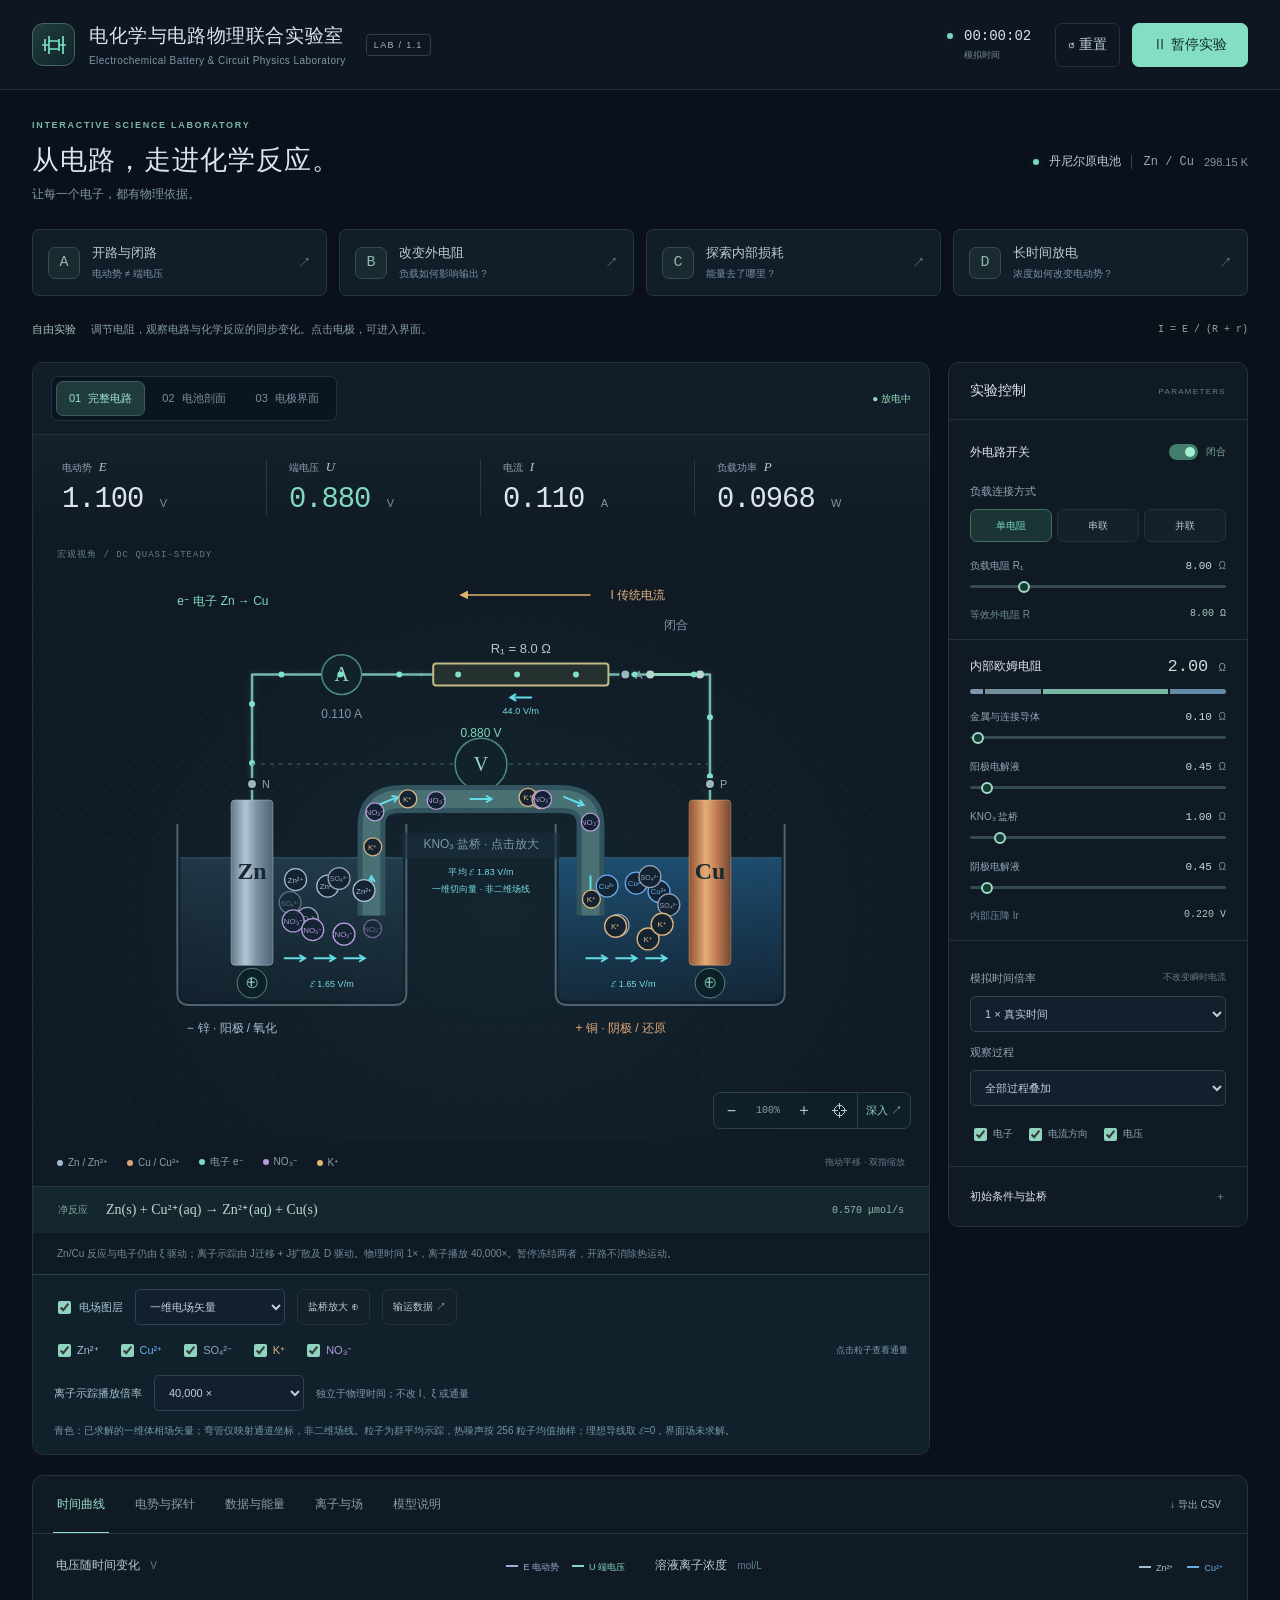
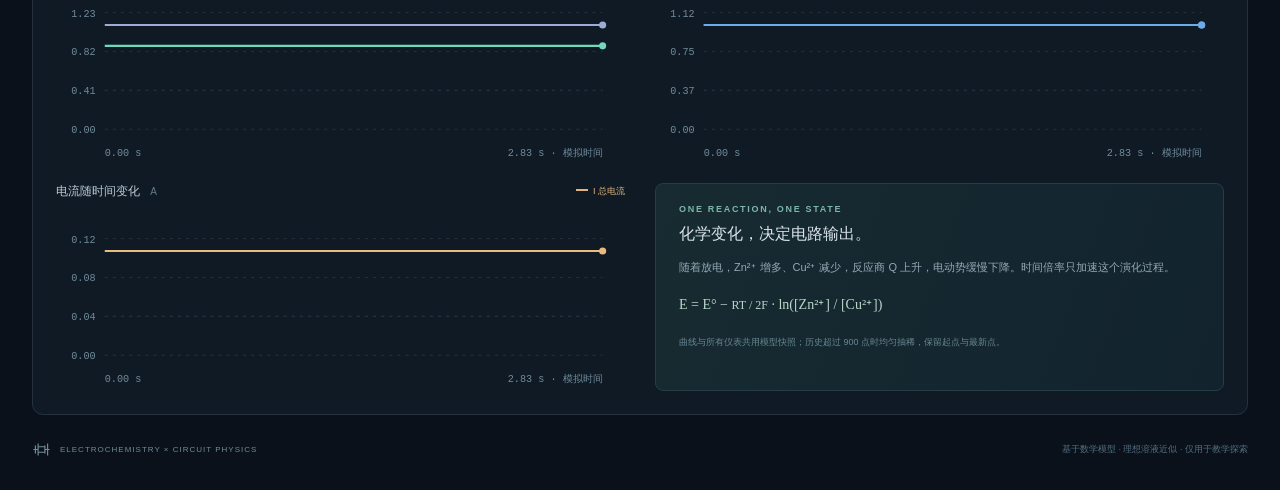
==== electrochemical-lab/index.html @ 75484e2b "Publish electrochemical circuit laboratory V1.1 static HTML" ====
<!doctype html><html lang="zh-CN"><head><meta charset="UTF-8"><meta name="viewport" content="width=device-width, initial-scale=1.0"><meta name="theme-color" content="#0a111b"><meta name="description" content="从完整电路到电极界面，探索由能斯特方程与法拉第定律驱动的锌铜原电池。"><title>电化学与电路物理联合实验室</title></head><body><div id="app"></div><style>
:root{font-family:Inter,-apple-system,BlinkMacSystemFont,"Segoe UI","PingFang SC","Microsoft YaHei",sans-serif;color:#dce5ee;background:#0a111b;font-synthesis:none;font-size:14px;color-scheme:dark;--mint:#79d9be;--line:#24313f;--muted:#80919f;--panel:#101a26;--copper:#d8a272;--zinc:#a4bdce}*{box-sizing:border-box}body{margin:0}button,input,select{font:inherit}button{cursor:pointer}button,a,input,select{outline-offset:4px}button:focus-visible,a:focus-visible,select:focus-visible,input:focus-visible,[tabindex]:focus-visible{outline:2px solid var(--mint)}button{border:1px solid var(--line);color:#bdcbd5;background:#14202c;border-radius:7px;min-height:44px;transition:background .18s,border-color .18s}button:hover{background:#1c2e3a;border-color:#486457}button:disabled{cursor:default;opacity:.6}button.active{color:var(--mint);background:#1b3535;border-color:#3e7165}button.primary{background:#83dec3;color:#102d2a;font-weight:650;border-color:#83dec3;padding:0 20px}button.primary:hover{background:#a1ecd5}button.secondary{background:#1b2c37;padding:8px 12px}.full{width:100%}.icon-button{background:transparent;padding:0 12px}.text-button{background:transparent;border:none;color:#9aafbd;min-height:44px}.topbar{height:90px;border-bottom:1px solid var(--line);display:flex;align-items:center;justify-content:space-between;gap:20px;padding:0 32px;background:#0d1621}.brand{display:flex;align-items:center;gap:14px}.brand-icon{color:#7ae0c1;width:43px;height:43px;border:1px solid #42695e;border-radius:11px;display:grid;place-items:center;background:linear-gradient(135deg,#203e3a,#10232b)}h1{font-size:19px;font-weight:650;letter-spacing:.6px;margin:0 0 6px}.brand p{font-size:10px;letter-spacing:.45px;color:#8096a5;margin:0}.version{font-size:9px;letter-spacing:1.3px;color:#a4b4c2;border:1px solid #31404e;border-radius:4px;padding:5px 7px;margin-left:6px}.run-controls{display:flex;align-items:center;gap:12px}.clock{display:grid;grid-template-columns:9px auto;align-items:center;column-gap:8px;margin-right:12px}.clock b{font:14px ui-monospace,SFMono-Regular,Consolas,monospace;font-variant-numeric:tabular-nums}.clock small{grid-column:2;font-size:9px;color:#768d9a;margin-top:5px}.live-dot{display:inline-block;background:var(--mint);width:6px;height:6px;border-radius:50%;box-shadow:0 0 9px #79d9be33}main{max-width:1600px;margin:auto;padding:30px 32px 0}.intro{display:flex;justify-content:space-between;align-items:center;margin-bottom:26px}.eyebrow{font-size:9px;letter-spacing:1.7px;color:#7db6a9;font-weight:600}.intro h2{font-size:27px;letter-spacing:1px;font-weight:550;margin:12px 0 8px}.intro p{font-size:12px;color:#8298a7;margin:0}.model-badge{display:flex;align-items:center;gap:10px;color:#c0cbd6;font-size:12px}.model-badge>span:nth-of-type(2){border-left:1px solid #36434e;padding-left:12px;color:#91a4b5;font-family:monospace}.model-badge i{color:#8195a5;font-style:normal;font-size:11px}.presets{display:grid;grid-template-columns:repeat(4,1fr);gap:12px}.presets button{display:flex;align-items:center;gap:12px;padding:14px 15px;background:#111d29;text-align:left;border-color:#273541}.presets button:hover,.presets button.active{background:#172d31;border-color:#4b776c}.presets button>b{height:32px;width:32px;display:grid;place-items:center;color:#90b7ae;font:15px ui-monospace,monospace;border:1px solid #354b4d;border-radius:7px;background:#1a2a31}.presets button>span{font-size:13px;font-weight:550}.presets small{display:block;color:#7a919f;font-size:10px;font-weight:400;margin-top:5px}.presets .chevron{margin-left:auto;color:#6c8c92}.experiment-note{min-height:52px;display:flex;gap:15px;align-items:center;font-size:11px;margin:7px 0;color:#849aaa}.experiment-note b{color:#a9c6ba;white-space:nowrap}.experiment-note code{margin-left:auto;color:#8ba9a4;font-size:10px;text-align:right;white-space:nowrap}.workspace{display:grid;grid-template-columns:minmax(0,1fr) 300px;gap:18px;align-items:start}.panel{border:1px solid var(--line);background:#101a25;border-radius:11px;overflow:hidden}.scene-toolbar{display:flex;justify-content:space-between;gap:12px;align-items:center;padding:13px 18px;border-bottom:1px solid var(--line);background:#111d28}.segmented{display:flex;gap:4px;background:#0b1520;padding:4px;border:1px solid #24323e;border-radius:7px}.segmented button{border:1px solid transparent;min-height:35px;padding:7px 12px;background:transparent;font-size:11px;color:#7b8f9e}.segmented button span{margin-left:4px}.segmented button.active{background:#203b3c;border-color:#3b5e59;color:#9de3cd}.status{font-size:10px;white-space:nowrap;color:#91dbbe}.status.inactive{color:#adad9c}.metrics{display:grid;grid-template-columns:repeat(4,1fr);padding:24px 20px 18px;background:linear-gradient(180deg,#13212c,#101a25)}.metrics>div{padding:0 22px;border-right:1px solid #293641}.metrics>div:first-child{padding-left:9px}.metrics>div:last-child{border:none}.metrics span{display:block;font-size:10px;color:#8fa2ae;margin-bottom:8px}.metrics i{font-family:Georgia,serif;color:#b3c6d1;margin-left:4px;font-size:13px}.metrics strong{font:500 clamp(21px,2.25vw,32px) ui-monospace,SFMono-Regular,Consolas,monospace;letter-spacing:-1px}.metrics small{font:11px sans-serif;letter-spacing:0;color:#7a92a3}.scene-wrap{position:relative;background:radial-gradient(ellipse at 52% 62%,#152b33aa,transparent 64%)}.scene-caption{height:41px;display:flex;justify-content:space-between;align-items:center;padding:0 24px;color:#607e8b;font:9px ui-monospace,monospace;letter-spacing:1px}.scene-caption .chip{min-height:28px;padding:3px 10px;font-size:10px;margin-left:4px}#scene{display:block;width:100%;height:auto;touch-action:none;user-select:none;-webkit-user-select:none;overflow:hidden}#scene .wire{fill:none;stroke:#76b8a9;stroke-width:2.5;stroke-linecap:round;stroke-linejoin:round;filter:drop-shadow(0 0 3px #6ad8bb30)}#scene text{pointer-events:none}#scene .label{fill:#b4c6d0;font-size:13px}#scene .muted{fill:#7e9aaa;font-size:12px}#scene .tiny{fill:#89a5b0;font-size:11px}#scene .glass{fill:none;stroke:#6c8999;stroke-width:2;stroke-opacity:.65}#scene .resistor{fill:#24312f;stroke:#c1ba86;stroke-width:2}#scene .meter{fill:#11222a;stroke:#4c8c83;stroke-width:1.5}#scene .meter-symbol{fill:#9bd7c4;font-family:Georgia,serif;font-size:20px}#scene .switch-line{stroke:#8ad4bc;stroke-width:3}#scene .measure-line{stroke:#4b6571;stroke-width:1;stroke-dasharray:4 5;fill:none}#scene .metal-symbol{font:bold 24px Georgia,serif;fill:#182730}#scene .focus-ring{fill:#0c2029;stroke:#598779;stroke-width:1}#scene .focus-text{fill:#7fbea9;font-size:18px}#scene .reaction{fill:#c2d4dc;font:15px Georgia,serif}#scene .scene-heading{fill:#b1c9d3;font-size:16px}#scene .ion-text{fill:#c3d5df;font:8px sans-serif}#scene .clickable{cursor:pointer}.mint,#scene .mint{color:#82d9bd;fill:#82d9bd}.gold,#scene .gold{color:#dfb57d;fill:#dfb57d}.purple,#scene .purple{color:#b79cdd;fill:#b79cdd}.zinc-text,#scene .zinc-text{color:#a4bdce;fill:#a4bdce}.copper-text,#scene .copper-text{color:#dca577;fill:#dca577}.blue{color:#6bace0}.red{color:#dca39c}.lavender{color:#9badd5}#scene .mint,#scene .gold,#scene .purple,#scene .zinc-text,#scene .copper-text{font-size:12px}.zoom-controls{position:absolute;right:18px;bottom:13px;display:flex;align-items:center;border:1px solid #2c424b;border-radius:7px;background:#10202ae8;overflow:hidden}.zoom-controls button{border:none;border-radius:0;background:transparent;min-height:35px;min-width:35px;font-size:16px;padding:3px 8px}.zoom-controls button:hover{background:#213d40}.zoom-controls output{color:#849da9;font:10px ui-monospace,monospace;width:38px;text-align:center}.zoom-controls #deeper{font-size:11px;border-left:1px solid #2c424b;color:#8ecdbb}.scene-legend{display:flex;gap:19px;align-items:center;padding:13px 24px 17px;font-size:10px;color:#8ba0ae}.dot{display:inline-block;width:6px;height:6px;border-radius:50%;margin-right:5px}.zinc{background:#a4bdce}.copper{background:#dca577}.electron{background:#79d9be}.purple-bg{background:#b79cdd}.gold-bg{background:#dfb57d}.legend-hint{margin-left:auto;color:#617c8a;font-size:9px}.reaction-strip{display:flex;align-items:center;gap:18px;padding:15px 25px;border-top:1px solid #253840;background:#15272e;font-size:11px}.reaction-strip>span:first-child{color:#79a298;font-size:10px}.reaction-strip b{font:14px Georgia,serif;color:#bdd8cf}.reaction-strip>span:last-child{color:#90b4ab;font:10px ui-monospace,monospace;margin-left:auto}.scene-footnote{color:#6f8b98;font-size:10px;padding:12px 24px;line-height:1.7}.panel-heading{padding:19px 21px;display:flex;align-items:center;justify-content:space-between;border-bottom:1px solid var(--line)}h3,h4{font-weight:550;margin:0}.panel-heading h3{font-size:14px}.panel-heading>span{font-size:8px;letter-spacing:1.3px;color:#667c8b}.control-group{padding:17px 21px;border-bottom:1px solid #23313d}.control-group:last-child{border:0}.switch-row{display:flex;align-items:center;justify-content:space-between;font-size:12px;margin-bottom:17px}.toggle{display:flex;align-items:center;gap:8px;padding:0;border:none;min-height:30px;background:transparent}.toggle:hover{background:transparent}.toggle span{width:29px;height:16px;border-radius:10px;background:#344451;position:relative}.toggle span:after{content:'';position:absolute;width:10px;height:10px;left:3px;top:3px;background:#8d9ca7;border-radius:50%}.toggle.on span{background:#417e6c}.toggle.on span:after{left:16px;background:#a7eed4}.toggle b{font-size:10px;font-weight:400;color:#7ea795}.label{display:block;color:#93a7b6;font-size:11px;margin:13px 0 10px}.label span{font-size:9px;float:right;color:#657c8a}.topology-options{display:grid;grid-template-columns:repeat(3,1fr);gap:5px;margin-bottom:17px}.topology-options button{font-size:10px;min-height:33px;padding:4px}.range-label{display:flex;justify-content:space-between;align-items:center;font-size:10px;color:#8ea5b4;margin-top:11px}.range-label>span:last-child{font:11px ui-monospace,monospace;color:#c7d5df}.range-label i{color:#718996;font:10px sans-serif}.range-label output{font-variant-numeric:tabular-nums}input[type=range]{display:block;width:100%;height:23px;margin:2px 0;accent-color:#8ad6bb;cursor:pointer;background:transparent}input[type=range]::-webkit-slider-runnable-track{height:3px;background:#334b4e;border-radius:3px}input[type=range]::-webkit-slider-thumb{-webkit-appearance:none;height:12px;width:12px;margin-top:-4.5px;border:2px solid #a2d9c7;border-radius:50%;background:#153d35}input[type=range]{-webkit-appearance:none;appearance:none}input[type=range]::-moz-range-track{height:3px;background:#334b4e}input[type=range]::-moz-range-thumb{height:10px;width:10px;border:2px solid #a2d9c7;border-radius:50%;background:#153d35}.subtle-row{display:flex;justify-content:space-between;font-size:10px;color:#6d8997;padding-top:8px}.subtle-row b{font-weight:400;color:#a5c8bb;font-family:monospace}.group-title{display:flex;align-items:center;justify-content:space-between;margin-bottom:13px}.group-title h4{font-size:12px}.group-title strong{font:17px ui-monospace,monospace;color:#cbdcd8}.group-title small{font:10px sans-serif;color:#7c9d98}.resistance-bar{display:flex;height:5px;border-radius:4px;overflow:hidden;margin-bottom:16px;gap:2px}.branch-data{font:10px ui-monospace,monospace;color:#8ba1af;margin-top:10px;line-height:2}.branch-data span{display:block}.branch-data b{font-weight:400;color:#a3d7c1}select{background:#121f2c;border:1px solid #31414f;border-radius:5px;color:#bfccd7;padding:9px 10px;min-height:36px;width:100%;font-size:11px}input[type=number]{background:#0e1b27;border:1px solid #31434f;color:#c4d6df;min-height:37px;width:100%;border-radius:5px;padding:7px;font:12px ui-monospace,monospace}.check-row{display:flex;gap:12px;align-items:center;margin-top:13px;flex-wrap:wrap}.check-row label{display:flex;align-items:center;gap:3px;font-size:10px;color:#90a6b3;min-height:30px}input[type=checkbox],input[type=radio]{accent-color:#8ed4be;width:13px;height:13px}summary{list-style:none;cursor:pointer;font-size:11px;display:flex;justify-content:space-between;align-items:center;min-height:25px}summary::-webkit-details-marker{display:none}summary span{color:#77968c}.help{font-size:11px;color:#7f99a7;line-height:1.9}.concentration-inputs{display:grid;grid-template-columns:1fr 1fr;gap:10px;margin:12px 0}.concentration-inputs label{font-size:10px;color:#8da5b4}.concentration-inputs input{margin-top:7px}.error{font-size:11px;color:#edaaaa;line-height:1.6}.notice{margin:18px 0;padding:16px 20px;background:#302923;border:1px solid #6c5137;border-radius:7px;color:#e2c09d;font-size:12px;line-height:1.8}.analysis{margin-top:20px}.analysis-tabs{display:flex;justify-content:space-between;gap:10px;align-items:center;padding:0 20px;border-bottom:1px solid #273643}.analysis-tabs>div{display:flex;gap:22px}.analysis-tabs [data-tab]{min-height:57px;background:transparent;border:none;border-radius:0;color:#849cab;position:relative;font-size:12px;padding:0 4px}.analysis-tabs [data-tab].active{color:#9cdfc9}.analysis-tabs [data-tab].active:after{content:'';position:absolute;bottom:-1px;left:0;right:0;height:2px;background:#8cddc3}.analysis .text-button{font-size:10px}.tab-content{padding:23px}.chart-grid{display:grid;grid-template-columns:1fr 1fr;gap:18px 30px}.chart-grid article{min-width:0}.chart-heading{display:flex;justify-content:space-between;align-items:center;margin-bottom:8px;gap:12px}.chart-heading h3{font-size:12px;color:#b9cbd5}.chart-heading small{font-size:10px;color:#617c8d;margin-left:7px;font-weight:400}.line-key{font-size:9px;margin-left:13px;white-space:nowrap}.line-key:before{content:'';display:inline-block;background:currentColor;width:12px;height:2px;margin:0 5px 3px 0}.chart-grid svg,.potential-layout svg{width:100%;height:auto;display:block}.axis{font:10px ui-monospace,SFMono-Regular,monospace;fill:#708b9a}.chart-value{fill:#b5d9cb;font:11px ui-monospace,monospace}.insight{background:linear-gradient(110deg,#172b31,#12232e);border:1px solid #253d45;border-radius:8px;padding:20px 23px}.insight h3{font-size:16px;margin:10px 0 12px}.insight p{color:#92a9b6;font-size:11px;line-height:1.9;margin:0}.equation{font:14px Georgia,serif;line-height:1.7;color:#b8d7c9;margin:15px 0}.equation span{font-size:12px}.insight small{font-size:9px;color:#698793;line-height:1.7}.potential-toolbar{display:flex;justify-content:space-between;gap:20px;margin-bottom:22px}.potential-toolbar>label{display:flex;align-items:center;gap:10px;white-space:nowrap;font-size:11px;color:#8ea7b5}.potential-toolbar select{width:110px}.potential-layout{display:grid;grid-template-columns:1.6fr 1fr;gap:30px}.probe-panel{border:1px solid #2c4248;background:#13232e;border-radius:8px;padding:20px}.probe-panel h3{margin:10px 0 20px}.probe-inputs{display:grid;grid-template-columns:1fr 1fr;gap:10px}.probe-inputs label{font-size:10px}.probe-inputs select{margin-top:7px}.probe-readout{font:35px ui-monospace,monospace;color:#9de3c8;margin:25px 0}.probe-readout small{font:14px sans-serif;color:#6d9289}.empty{padding:60px 30px;font-size:13px;color:#b4a996;line-height:1.9}.data-grid{display:grid;grid-template-columns:repeat(6,1fr);gap:20px}.data-grid>div{border-bottom:1px solid #283946;padding-bottom:13px}.data-grid span{display:block;font-size:10px;color:#7f9aa9;margin-bottom:10px}.data-grid strong{font:15px ui-monospace,monospace;color:#c5d9dc}.data-grid small{font:9px sans-serif;color:#718c9a}.energy-section{display:grid;grid-template-columns:1fr 1fr;gap:40px;margin-top:30px}.energy-section h3{font-size:14px;margin-bottom:15px}.energy-bar{display:flex;height:32px;background:#20333e;border-radius:4px;overflow:hidden}.energy-bar span{display:flex;align-items:center;justify-content:center;white-space:nowrap;overflow:hidden;font-size:10px;color:#102c28;background:#7fc8ae}.energy-bar span+span{background:#bf996d;color:#332719}.checks p{font:10px ui-monospace,monospace;color:#91b4a6;line-height:1.8}.model-grid{display:grid;grid-template-columns:1fr 1fr;gap:35px 40px}.model-grid h3{font-size:17px;margin-top:12px}.model-grid p{font-size:12px;line-height:2;color:#91a6b4}.model-grid code{display:block;font:12px ui-monospace,monospace;color:#b5d1c9;line-height:1.8}.model-grid a{color:#8fd4bc;font-size:11px;text-underline-offset:4px}footer{display:flex;justify-content:space-between;align-items:center;padding:25px 0 30px;font-size:9px;color:#546f80}.footer-mark{display:flex;align-items:center;gap:9px;letter-spacing:1px;font-size:8px;color:#718d97}.footer-mark svg{width:19px;height:19px}[hidden]{display:none!important}
@media(min-width:1500px){.workspace{grid-template-columns:minmax(0,1fr) 330px}.control-group{padding:20px 24px}.range-label{font-size:11px}.scene-wrap{max-height:690px}.scene-panel{min-width:0}}
@media(max-width:1150px){main{padding:22px 20px 0}.topbar{padding:0 20px}.version{display:none}.workspace{grid-template-columns:minmax(0,1fr) 270px;gap:13px}.control-group{padding:14px 17px}.scene-toolbar{padding:12px}.segmented button{padding:7px 8px;font-size:10px}.scene-toolbar .status{font-size:9px}.metrics{padding:20px 13px}.metrics>div{padding:0 13px}.metrics strong{font-size:22px}.scene-legend{gap:11px;padding:10px 17px}.legend-hint{display:none}.reaction-strip{gap:10px;padding:14px}.reaction-strip b{font-size:12px}.reaction-strip>span:last-child{font-size:9px}.scene-footnote{padding:11px 15px}.experiment-note{font-size:10px}.experiment-note code{display:none}.presets button{padding:12px 10px;gap:10px}.presets button>span{font-size:12px}.presets small{font-size:9px}.intro h2{font-size:24px}.chart-heading{display:block}.chart-heading>div,.chart-heading>.line-key{display:block;text-align:right;margin-top:8px}.data-grid{grid-template-columns:repeat(4,1fr)}}
@media(max-width:850px){.topbar{height:auto;min-height:100px;flex-wrap:wrap;padding:16px 18px;gap:15px}.brand{gap:9px}.brand h1{font-size:16px}.brand p{font-size:8px}.run-controls{margin-left:auto;gap:8px}.clock{margin-right:3px}.intro{align-items:flex-start;gap:20px}.model-badge{flex-wrap:wrap;max-width:180px;font-size:10px}.workspace{grid-template-columns:minmax(0,1fr) 245px;gap:10px}.scene-toolbar{flex-wrap:wrap;gap:9px}.segmented{flex:1}.segmented button{flex:1}.scene-toolbar .status{margin-left:auto}.metrics{padding:13px 8px}.metrics>div{padding:0 8px}.metrics strong{font-size:19px}.metrics small{font-size:9px}.metrics span{font-size:9px}.reaction-strip{flex-wrap:wrap}.reaction-strip>span:last-child{margin-left:0}.scene-legend{gap:9px;font-size:8px}.scene-caption{padding:0 14px;font-size:8px}.zoom-controls{right:8px;bottom:5px}.zoom-controls button{min-width:32px;min-height:32px}.chart-grid{gap:20px}.tab-content{padding:18px}.potential-layout{grid-template-columns:1fr}.model-grid{gap:25px}.presets{gap:7px}.presets button{gap:6px}.presets .chevron{display:none}.presets button>b{width:24px;height:26px;flex-shrink:0}.presets small{line-height:1.5}.analysis-tabs>div{gap:12px}.analysis-tabs [data-tab]{font-size:11px}.data-grid{grid-template-columns:repeat(3,1fr)}}
@media(pointer:coarse){.segmented button,.topology-options button,.toggle,.zoom-controls button{min-height:44px}.toggle{min-width:72px}.range-label{margin-top:8px}input[type=range]{height:30px}.scene-caption .chip{min-height:36px}.check-row label{min-height:38px}.control-group{padding-top:13px;padding-bottom:13px}}
@media(max-width:650px){main{padding:20px 12px 0}.topbar{padding:14px 12px}.brand-icon{width:36px;height:36px}.brand h1{font-size:15px}.brand p{font-size:7px}.run-controls{width:100%;justify-content:flex-end}.clock{margin-right:auto}.intro{margin-bottom:19px}.intro h2{font-size:21px;margin-top:9px}.intro p{font-size:11px}.eyebrow{font-size:8px;letter-spacing:1px}.model-badge{display:none}.presets{grid-template-columns:1fr 1fr}.presets button{padding:10px;gap:11px}.presets button>b{width:30px;height:30px}.experiment-note{align-items:flex-start;flex-direction:column;gap:5px;padding:9px 2px;font-size:10px;line-height:1.7}.workspace{grid-template-columns:1fr}.controls{display:grid;grid-template-columns:1fr 1fr;gap:0}.panel-heading{grid-column:1/-1;padding:16px}.controls>.control-group{border-right:1px solid #23313d;border-bottom:1px solid #23313d;min-width:0}.controls>.control-group:last-child{border-right:0;border-bottom:0}.scene-toolbar{flex-wrap:nowrap}.segmented button{font-size:9px;padding:5px 7px}.scene-toolbar .status{font-size:8px}.metrics{padding:18px 10px}.metrics strong{font-size:22px}.scene-caption{height:38px}.scene-legend{font-size:9px;justify-content:center}.reaction-strip{justify-content:center}.scene-footnote{text-align:center;font-size:9px}.scene-wrap{min-height:280px}#scene{min-height:255px}.zoom-controls{bottom:4px}.zoom-controls button{min-height:36px;min-width:31px}.chart-grid,.model-grid,.energy-section{grid-template-columns:1fr}.analysis-tabs{padding:0 11px;gap:0}.analysis-tabs>div{gap:10px}.analysis-tabs [data-tab]{font-size:10px;min-height:52px}.analysis-tabs .text-button{font-size:9px;padding:0 1px}.chart-heading{display:flex}.chart-heading h3{font-size:11px}.chart-heading>div{margin-top:0}.line-key{font-size:8px;margin-left:8px}.data-grid{grid-template-columns:repeat(2,1fr);gap:16px}.potential-toolbar{flex-wrap:wrap}.potential-toolbar .segmented button{font-size:10px}.potential-layout{gap:14px}.probe-panel{padding:17px}.tab-content{padding:16px}.model-grid p{font-size:11px}.reaction-strip b{font-size:12px}.energy-section{gap:20px}footer{flex-direction:column;gap:10px;align-items:flex-start;font-size:8px}.controls .range-label{font-size:9px}.controls .range-label>span:last-child{font-size:10px}.controls .control-group{padding:13px}.controls .concentration-inputs{grid-template-columns:1fr}.controls .label span{display:block;float:none;margin-top:5px}.controls .check-row{gap:7px}.scene-legend .legend-hint{display:none}}
@media(prefers-reduced-motion:reduce){*{scroll-behavior:auto!important;transition:none!important}}
/* V1.1 targeted transport controls; existing layout and visual language retained. */
#scene .field-label{fill:#78d9e3;font-size:9px;letter-spacing:.1px}#scene .ion-tracer:focus circle{stroke-width:2.5}.transport-controls{padding:14px 21px;background:#11212c;border-top:1px solid #2c424b}.transport-control-row{display:flex;gap:12px;align-items:center;flex-wrap:wrap}.transport-control-row>label{font-size:11px;color:#a5c5cd;display:flex;align-items:center;gap:5px}.transport-control-row select{width:auto;min-width:150px}.transport-control-row button{min-height:36px;padding:5px 10px;font-size:10px}.transport-control-row .help{font-size:10px;margin:0}.ion-filters{display:flex;gap:17px;align-items:center;flex-wrap:wrap;margin:8px 0}.ion-filters label{display:flex;align-items:center;gap:3px;min-height:34px;font-size:11px}.ion-filters>span{margin-left:auto;font-size:9px;color:#7d9aa9}.transport-disclaimer{font-size:10px;color:#7297a5;line-height:1.8;margin:11px 0 0}.transport-heading{display:flex;align-items:center;justify-content:space-between;margin-bottom:20px}.transport-heading h3{margin-top:8px;font-size:18px}.transport-selectors{display:grid;grid-template-columns:1fr 1fr 1.2fr;gap:20px;align-items:end;margin-bottom:22px}.transport-selectors label{font-size:11px;color:#91aebb}.transport-selectors select{margin-top:8px}.inspect-position-label output{float:right;color:#9ce2db}.transport-panel-grid{display:grid;grid-template-columns:1fr 1fr;gap:30px}.transport-panel-grid article{min-width:0;padding:18px;background:#11212c;border:1px solid #2b414d;border-radius:8px}.transport-panel-grid h3{font-size:14px;margin-bottom:17px}.transport-panel-grid h3 small{display:block;color:#809aaa;font-weight:400;font-size:10px;margin-top:8px}.ion-values{display:grid;grid-template-columns:1fr 1.4fr;gap:13px 10px;font-size:11px}.ion-values dt{color:#7e9dab}.ion-values dd{margin:0;text-align:right;color:#bdd4d9;font:10px ui-monospace,monospace;overflow-wrap:anywhere}.transport-directions{display:grid;gap:12px;margin-top:25px;font-size:11px;color:#b3cad4}.migration-key{color:#91d7be;border-left:3px solid #91d7be;padding-left:9px}.diffusion-key{color:#bca2de;border-left:3px dashed #bca2de;padding-left:9px}#transport-profile svg{display:block;width:100%;height:auto}.gradient-experiment{margin-top:22px;background:#15232f;padding:16px 20px;border-radius:7px;border:1px solid #2c424b}.gradient-experiment input{width:100%;max-width:600px}.gradient-experiment .range-label{max-width:600px}.transport-scope{margin-top:16px;padding:14px 18px;border:1px solid #2c424b;border-radius:7px}.transport-scope a{color:#91d7be}.transport-scope summary{font-size:12px}.analysis-tabs>div{min-width:0;overflow-x:auto;white-space:nowrap}.analysis-tabs [data-tab]{flex-shrink:0}.analysis-tabs>.text-button{flex-shrink:0}
@media(max-width:850px){.transport-panel-grid{gap:15px}.transport-selectors{gap:10px}.transport-controls{padding:12px 15px}.transport-control-row{gap:8px}.transport-control-row select{min-width:130px;font-size:10px}.analysis-tabs>div{gap:12px}.ion-filters{gap:9px}.transport-panel-grid article{padding:14px}.ion-values{font-size:10px}}
@media(max-width:650px){.transport-panel-grid{grid-template-columns:1fr}.transport-selectors{grid-template-columns:1fr 1fr}.inspect-position-label{grid-column:1/-1}.transport-heading h3{font-size:15px}.transport-control-row button{min-height:40px}.transport-control-row select{min-height:40px}.ion-filters>span{margin-left:0}.analysis-tabs>div{max-width:calc(100% - 65px)}.transport-disclaimer{font-size:9px}}
.transport-directions svg{width:100%;max-width:370px;height:90px;display:block}

</style>
<script>
(function(){'use strict';
const __modules={
"/src/main":function(module,exports,require){
"use strict";
Object.defineProperty(exports, "__esModule", { value: true });
exports.layers = exports.lab = void 0;
exports.render = render;
require("./style.css");
const lab_1 = require("./model/lab");
const chemistry_1 = require("./model/chemistry");
const resistance_1 = require("./model/resistance");
const scene_1 = require("./view/scene");
const charts_1 = require("./view/charts");
const transport_1 = require("./model/transport");
const transport_panel_1 = require("./view/transport-panel");
const touch_1 = require("./view/touch");
exports.lab = new lab_1.Lab();
exports.layers = { electrons: true, current: true, voltage: true, process: 'all', field: true, fieldMode: 'vectors', ions: [...transport_1.ION_IDS] };
let activeTab = 'history', potentialMode = 'A', activePreset = '自由实验', probeTarget = 'red';
const $ = (id) => document.getElementById(id);
const icon = `<svg viewBox="0 0 28 28" width="28" height="28" fill="none"><path d="M5 8v12M9 5v18M19 8v12M23 5v18M2 14h7m10 0h7M9 10h10m-10 8h10" stroke="currentColor" stroke-width="1.7"/></svg>`;
const range = (id, label, value, min, max, step, unit = 'Ω') => `<label class="range-label" for="${id}"><span>${label}</span><span><output id="${id}-value">${value.toFixed(2)}</output> <i>${unit}</i></span></label><input id="${id}" type="range" min="${min}" max="${max}" step="${step}" value="${value}">`;
$('app').innerHTML = `
<header class="topbar"><div class="brand"><div class="brand-icon">${icon}</div><div><h1>电化学与电路物理联合实验室</h1><p>Electrochemical Battery & Circuit Physics Laboratory</p></div><span class="version">LAB / 1.1</span></div><div class="run-controls"><span class="clock"><span class="live-dot"></span><b id="elapsed">00:00:00</b><small>模拟时间</small></span><button id="reset" class="icon-button" title="按当前参数重置">↺ <span>重置</span></button><button id="run" class="primary">Ⅱ 暂停实验</button></div></header>
<main><div class="intro"><div><div class="eyebrow">INTERACTIVE SCIENCE LABORATORY</div><h2>从电路，走进化学反应。</h2><p>让每一个电子，都有物理依据。</p></div><div class="model-badge"><span class="live-dot"></span> 丹尼尔原电池 <span>Zn / Cu</span><i>298.15 K</i></div></div>
<section class="presets" aria-label="教学实验"><button data-preset="A"><b>A</b><span>开路与闭路<small>电动势 ≠ 端电压</small></span><span class="chevron">↗</span></button><button data-preset="B"><b>B</b><span>改变外电阻<small>负载如何影响输出？</small></span><span class="chevron">↗</span></button><button data-preset="C"><b>C</b><span>探索内部损耗<small>能量去了哪里？</small></span><span class="chevron">↗</span></button><button data-preset="D"><b>D</b><span>长时间放电<small>浓度如何改变电动势？</small></span><span class="chevron">↗</span></button></section>
<div id="experiment-note" class="experiment-note"><b>自由实验</b><span>调节电阻，观察电路与化学反应的同步变化。点击电极，可进入界面。</span><code>I = E / (R + r)</code></div>
<div class="workspace"><section class="scene-panel panel"><div class="scene-toolbar"><div class="segmented" aria-label="观察尺度"><button data-scale="macro" class="active">01 <span>完整电路</span></button><button data-scale="inside">02 <span>电池剖面</span></button><button data-scale="micro">03 <span>电极界面</span></button></div><span id="status" class="status">● 放电中</span></div>
<div class="metrics"><div><span>电动势 <i>E</i></span><strong id="metric-e">1.100 <small>V</small></strong></div><div><span>端电压 <i>U</i></span><strong id="metric-u" class="mint">0.880 <small>V</small></strong></div><div><span>电流 <i>I</i></span><strong id="metric-i">0.110 <small>A</small></strong></div><div><span>负载功率 <i>P</i></span><strong id="metric-p">0.0968 <small>W</small></strong></div></div>
<div class="scene-wrap"><div class="scene-caption"><span id="scale-caption">宏观视角 / DC QUASI-STEADY</span><span id="micro-select" hidden><button data-electrode="zn" class="chip active">Zn 锌</button><button data-electrode="cu" class="chip">Cu 铜</button></span></div><svg id="scene" viewBox="0 0 900 570" role="img" aria-label="可交互的锌铜原电池实验场景"></svg><div class="zoom-controls"><button id="back-scale" title="返回上一尺度">↶</button><button id="zoom-out" title="缩小视图">−</button><output id="zoom-value">100%</output><button id="zoom-in" title="放大视图">＋</button><button id="zoom-reset" title="复位视图">⌖</button><button id="deeper" title="进入下一观察尺度">深入 ↗</button></div></div>
<div class="scene-legend"><span><i class="dot zinc"></i>Zn / Zn²⁺</span><span><i class="dot copper"></i>Cu / Cu²⁺</span><span><i class="dot electron"></i>电子 e⁻</span><span><i class="dot purple-bg"></i>NO₃⁻</span><span><i class="dot gold-bg"></i>K⁺</span><span class="legend-hint">拖动平移 · 双指缩放</span></div>
<div class="reaction-strip"><span>净反应</span><b>Zn(s) + Cu²⁺(aq) → Zn²⁺(aq) + Cu(s)</b><span id="reaction-rate">0.570 μmol/s</span></div><div class="scene-footnote" id="sampling-note"></div><div class="transport-controls"><div class="transport-control-row"><label><input type="checkbox" id="field" checked> 电场图层</label><select id="field-mode" aria-label="电场显示模式"><option value="vectors">一维电场矢量</option><option value="strength">一维强度色带 + 方向</option><option disabled>二维场线（未求解）</option></select><button id="focus-bridge" class="chip">盐桥放大 ⊕</button><button id="open-transport" class="chip">输运数据 ↗</button></div><div class="ion-filters" aria-label="离子筛选">${transport_1.ION_IDS.map(id => `<label style="color:${transport_1.IONS[id].color}"><input type="checkbox" data-ion-filter="${id}" checked>${transport_1.IONS[id].label}</label>`).join('')}<span>点击粒子查看通量</span></div><div class="transport-control-row"><label for="visual-gain">离子示踪播放倍率</label><select id="visual-gain"><option value="10000">10,000 ×</option><option value="40000" selected>40,000 ×</option><option value="100000">100,000 ×</option></select><span class="help">独立于物理时间；不改 I、ξ 或通量</span></div><p class="transport-disclaimer">青色：已求解的一维体相场矢量；弯管仅映射通道坐标，非二维场线。粒子为群平均示踪，热噪声按 256 粒子均值抽样；理想导线取 𝓔=0，界面场未求解。</p></div></section>
<aside class="panel controls"><div class="panel-heading"><h3>实验控制</h3><span>PARAMETERS</span></div><div class="control-group"><div class="switch-row"><span>外电路开关</span><button id="switch" class="toggle on" aria-pressed="true"><span></span><b>闭合</b></button></div><label class="label" for="topology">负载连接方式</label><div class="topology-options"><button data-topology="single" class="active">单电阻</button><button data-topology="series">串联</button><button data-topology="parallel">并联</button></div>${range('r1', '负载电阻 R₁', 8, .1, 40, .1)}<div id="r2-control" hidden>${range('r2', '负载电阻 R₂', 8, .1, 40, .1)}</div><div class="subtle-row"><span>等效外电阻 R</span><b id="equivalent-r">8.00 Ω</b></div><div id="branch-data" class="branch-data" hidden></div></div>
<div class="control-group"><div class="group-title"><h4>内部欧姆电阻</h4><strong id="internal-r">2.00 <small>Ω</small></strong></div><div id="resistance-bar" class="resistance-bar"></div>${resistance_1.resistanceNames.map((name, i) => range(`internal-${i}`, name, exports.lab.params.internal[i], 0, 10, .05)).join('')}<div class="subtle-row"><span>内部压降 Ir</span><b id="loss-value">0.220 V</b></div></div>
<div class="control-group"><label class="label" for="speed">模拟时间倍率 <span>不改变瞬时电流</span></label><select id="speed">${[1, 10, 100, 1000, 5000, 10000].map(v => `<option value="${v}">${v.toLocaleString()} × ${v === 1 ? '真实时间' : ''}</option>`).join('')}</select><label class="label" for="process">观察过程</label><select id="process"><option value="all">全部过程叠加</option><option value="electron">电子传导</option><option value="ion">离子传导</option><option value="reaction">界面化学反应</option><option value="resistance">电阻与欧姆压降</option></select><div class="check-row"><label><input type="checkbox" id="electrons" checked>电子</label><label><input type="checkbox" id="current" checked>电流方向</label><label><input type="checkbox" id="voltage" checked>电压</label></div></div>
<details class="control-group"><summary>初始条件与盐桥 <span>＋</span></summary><p class="help">应用浓度会建立新实验并清空历史。两侧体积各 0.10 L。</p><div class="concentration-inputs"><label>Zn²⁺ (mol/L)<input type="number" id="zn0" min="0.01" max="2" step="0.01" value="1"></label><label>Cu²⁺ (mol/L)<input type="number" id="cu0" min="0.01" max="2" step="0.01" value="1"></label></div><button id="apply-initial" class="secondary full">应用初始浓度并重置</button><p id="initial-error" class="error" role="alert"></p><div class="switch-row"><span>KNO₃ 盐桥连通</span><button id="bridge" class="toggle on" aria-pressed="true"><span></span><b>连通</b></button></div><p class="help">盐桥中断仅作定性教学，忽略充电瞬态，端电压不作定量预测。</p></details></aside></div>
<div id="notice" role="status" class="notice" hidden></div>
<section class="analysis panel"><div class="analysis-tabs"><div role="tablist"><button data-tab="history" class="active" role="tab" aria-selected="true">时间曲线</button><button data-tab="potential" role="tab" aria-selected="false">电势与探针</button><button data-tab="data" role="tab" aria-selected="false">数据与能量</button><button data-tab="transport" role="tab" aria-selected="false">离子与场</button><button data-tab="model" role="tab" aria-selected="false">模型说明</button></div><button id="export" class="text-button">↓ 导出 CSV</button></div>
<div id="tab-history" class="tab-content"><div class="chart-grid"><article><div class="chart-heading"><h3>电压随时间变化 <small>V</small></h3><div><span class="line-key lavender">E 电动势</span><span class="line-key mint">U 端电压</span></div></div><div id="voltage-chart"></div></article><article><div class="chart-heading"><h3>溶液离子浓度 <small>mol/L</small></h3><div><span class="line-key zinc-text">Zn²⁺</span><span class="line-key blue">Cu²⁺</span></div></div><div id="concentration-chart"></div></article><article><div class="chart-heading"><h3>电流随时间变化 <small>A</small></h3><span class="line-key gold">I 总电流</span></div><div id="current-chart"></div></article><article class="insight"><div class="eyebrow">ONE REACTION, ONE STATE</div><h3>化学变化，决定电路输出。</h3><p>随着放电，Zn²⁺ 增多、Cu²⁺ 减少，反应商 Q 上升，电动势缓慢下降。时间倍率只加速这个演化过程。</p><div class="equation">E = E° − <span>RT / 2F</span> · ln([Zn²⁺] / [Cu²⁺])</div><small>曲线与所有仪表共用模型快照；历史超过 900 点时均匀抽稀，保留起点与最新点。</small></article></div></div>
<div id="tab-potential" class="tab-content" hidden><div class="potential-toolbar"><div class="segmented"><button data-potential="A" class="active">A · 等效回路电压</button><button data-potential="B">B · 内部现象示意</button></div><label id="branch-choice" hidden>回路支路 <select id="loop-branch"><option value="0">R₁ 支路</option><option value="1">R₂ 支路</option></select></label></div><div class="potential-layout"><article><div id="potential-chart"></div><p id="potential-explanation" class="help"></p></article><article class="probe-panel"><div class="eyebrow">VIRTUAL VOLTMETER</div><h3>节点电势测量</h3><div class="probe-inputs"><label class="red">红探针 ＋<select id="probe-red"><option value="p">P · 电池正极</option><option value="n">N · 电池负极</option><option value="a">A · 开关负载侧</option><option value="m">M · 串联中点</option></select></label><label class="blue">黑探针 −<select id="probe-black"><option value="n">N · 电池负极</option><option value="p">P · 电池正极</option><option value="a">A · 开关负载侧</option><option value="m">M · 串联中点</option></select></label></div><div class="probe-readout"><span id="probe-value">0.8800</span> <small>V</small></div><div class="check-row"><label><input type="radio" name="probe-target" value="red" checked>点击放红探针</label><label><input type="radio" name="probe-target" value="black">点击放黑探针</label></div><p class="help">参考节点 N = 0 V。点击完整电路中的节点可放置探针；M 仅用于串联。读数为 φ红 − φ黑，只对已求解外电路节点有效。</p></article></div></div>
<div id="tab-data" class="tab-content" hidden><div id="data-grid" class="data-grid"></div><div class="energy-section"><div><h3>功率去向</h3><div id="energy-bar" class="energy-bar"></div><p id="power-equation" class="equation"></p><p class="help">EI 是本模型中反应吉布斯自由能提供的可用功率，不是反应总焓释放率。</p></div><div id="checks" class="checks"></div></div></div>
<div id="tab-transport" class="tab-content" hidden>${(0, transport_panel_1.transportPanelHTML)()}</div>
<div id="tab-model" class="tab-content" hidden><div class="model-grid"><article><div class="eyebrow">01 / ELECTROCHEMISTRY</div><h3>一个反应进度 ξ</h3><p>Zn 消耗、Zn²⁺ 增加、Cu²⁺ 消耗和 Cu 沉积的摩尔量均等于 ξ。ξ̇ = I / (2F)，转移电子物质的量为 2ξ。浓度按固定体积 0.10 L 换算。初始锌 0.15 mol，铜 0.10 mol。</p><code>Q = (cZn / c°) / (cCu / c°)；c° = 1 mol/L</code><p>恒温 298.15 K，均匀混合、体积不变，纯金属活度为 1。以浓度代替活度是理想溶液近似；真实 1 mol/L 电解质有显著非理想性，本软件不代表精密实验预测。</p></article><article><div class="eyebrow">02 / CIRCUIT</div><h3>从同一网络求解电流与电压</h3><p>直流准稳态、理想导线、理想开关与测量表；外部只有纯电阻。四项欧姆内阻相加。并联支路各有独立的 I、U 和功率；串联中点按元件压降计算。</p><code>E = U + Ir；U = IR；EI = I²R + I²r</code><p>开路时 I = 0、U = E，电压落在开关断口。暂停冻结演化，但仍显示当前准稳态预测电流。真实损失还含电极动力学与传质极化，本版未计算这些损失。</p></article><article><div class="eyebrow">03 / VISUALIZATION</div><h3>示意与计算分开标注</h3><p>粒子数、晶格间距、移动速度及电极绘图宽度用于抽样说明，不代表真实空间和粒子尺度。界面事件与电子相位仍从 ξ 导出；离子由独立的一维 Nernst–Planck 输出驱动，其播放倍率不回写物理模型。随机热扰动按粒子群均值抽样。默认零浓差放电时，盐桥内 NO₃⁻ 向阳极、K⁺ 向阴极；施加储库浓差后以求解净通量为准。电子只在金属与外电路中出现。</p><p>新增一维、电中性、无对流迁移扩散近似；未求解二维/三维浓度场、泊松方程或完整电双层。详细库存闭合与储库边界见“离子与场”。电化学势包含化学势与电势能项；电动势是单位电荷的可用化学功，不能直接当作内部空间静电势分布。</p></article><article><div class="eyebrow">04 / NUMERICAL BOUNDARIES</div><h3>稳定推进，明确停止</h3><p>自适应显式中点积分：单步最多 60 模拟秒，且反应量不超过相关剩余库存的 0.5%。Cu²⁺ 达到 max(10⁻⁶ mol/L, 初始值的 0.01%)，或锌剩余初始量的百万分之一时停止。</p><p>保护边界仅为数值有效域，不是精确的电池寿命或传质极限。高倍率时动画会抽样混叠，以数值与积分结果为准。后台隐藏时自动暂停，恢复后手动继续；不补算离线时间。</p><a href="https://openstax.org/books/chemistry-2e/pages/17-4-potential-free-energy-and-equilibrium" target="_blank" rel="noreferrer">参考：OpenStax · 电势、自由能与能斯特方程 ↗</a></article></div></div>
</section><footer><span class="footer-mark">${icon} ELECTROCHEMISTRY × CIRCUIT PHYSICS</span><span>基于数学模型 · 理想溶液近似 · 仅用于教学探索</span></footer></main>`;
const svg = $('scene');
const viewport = new touch_1.Viewport(svg, () => { $('zoom-value').textContent = `${Math.round(viewport.zoom * 100)}%`; });
function setScale(scale) { exports.lab.scale = scale; viewport.reset(); render(); }
function setElectrode(which) { exports.lab.electrode = which; setScale('micro'); }
function syncControls() { const p = exports.lab.params; $('bridge-gradient').value = String(exports.lab.transportOptions.bridgeGradient); ['r1', 'r2', 'speed', 'zn0', 'cu0'].forEach(id => { $(id).value = String(p[id]); }); p.internal.forEach((v, i) => { $(`internal-${i}`).value = String(v); }); render(); }
const plans = { A: ['开路与闭路', '点击开关闭合，再断开；比较开路电动势、负载端电压与电流。', '开路 I = 0，U = E；闭路 U = E − Ir'], B: ['改变外电阻', '缓慢增大 R₁；观察电流减小、内部压降降低、端电压趋近 E。', 'I = E / (R + r)；U = ER / (R + r)'], C: ['探索内部损耗', '当前盐桥电阻已提高；调节四项内阻，比较外部电功率与内部热损耗。', 'P内 = I²r；P外 = I²R'], D: ['长时间放电', '以 5000× 推进，观察 Cu²⁺ 消耗与 E 下降；到保护边界后停止预测。', 'dξ/dt = I / (2F)；E = E° − RT/(2F) ln Q'] };
$('run').onclick = () => { if (exports.lab.state.stopped)
    return; exports.lab.running = !exports.lab.running; render(); };
$('reset').onclick = () => { exports.lab.reset(); exports.lab.running = true; render(); };
function flipSwitch() { exports.lab.update({ closed: !exports.lab.params.closed }); render(); }
$('switch').onclick = flipSwitch;
$('bridge').onclick = () => { exports.lab.update({ bridge: !exports.lab.params.bridge }); render(); };
document.querySelectorAll('[data-preset]').forEach(b => b.onclick = () => { const id = b.dataset.preset; exports.lab.preset(id); activePreset = id; const [name, goal, formula] = plans[id]; $('experiment-note').innerHTML = `<b>实验 ${id} · ${name}</b><span>${goal}</span><code>${formula}</code>`; syncControls(); });
document.querySelectorAll('[data-scale]').forEach(b => b.onclick = () => setScale(b.dataset.scale));
document.querySelectorAll('[data-topology]').forEach(b => b.onclick = () => { exports.lab.update({ topology: b.dataset.topology }); render(); });
document.querySelectorAll('#micro-select [data-electrode]').forEach(b => b.onclick = () => setElectrode(b.dataset.electrode));
for (const id of ['r1', 'r2'])
    $(id).oninput = e => { exports.lab.update({ [id]: Number(e.target.value) }); render(); };
for (let i = 0; i < 4; i++)
    $(`internal-${i}`).oninput = e => { const internal = [...exports.lab.params.internal]; internal[i] = Number(e.target.value); exports.lab.update({ internal }); render(); };
$('speed').onchange = e => { exports.lab.update({ speed: Number(e.target.value) }); render(); };
$('process').onchange = e => { exports.layers.process = e.target.value; render(); };
for (const id of ['electrons', 'current', 'voltage'])
    $(id).onchange = e => { exports.layers[id] = e.target.checked; render(); };
$('apply-initial').onclick = () => { const zn = Number($('zn0').value), cu = Number($('cu0').value); if (!Number.isFinite(zn) || !Number.isFinite(cu) || zn < .01 || cu < .01 || zn > 2 || cu > 2) {
    $('initial-error').textContent = '请输入 0.01–2.00 mol/L 范围内的有效浓度。';
    return;
} $('initial-error').textContent = ''; exports.lab.reset(); exports.lab.update({ zn0: zn, cu0: cu }); exports.lab.reset(); exports.lab.running = true; render(); };
$('zoom-in').onclick = () => viewport.setZoom(viewport.zoom * 1.2);
$('zoom-out').onclick = () => viewport.setZoom(viewport.zoom / 1.2);
$('zoom-reset').onclick = () => viewport.reset();
$('deeper').onclick = () => setScale(exports.lab.scale === 'macro' ? 'inside' : 'micro');
$('back-scale').onclick = () => setScale(exports.lab.scale === 'micro' ? 'inside' : 'macro');
function focusBridge() { setScale('inside'); viewport.zoom = 1.7; viewport.x = 0; viewport.y = 135; viewport.apply(); $('inspect-region').value = 'bridge'; showTab('transport'); }
$('focus-bridge').onclick = focusBridge;
$('open-transport').onclick = () => showTab('transport');
$('field').onchange = e => { exports.layers.field = e.target.checked; render(); };
$('field-mode').onchange = e => { exports.layers.fieldMode = e.target.value; render(); };
$('visual-gain').onchange = e => { exports.lab.visualGain = Number(e.target.value); render(); };
document.querySelectorAll('[data-ion-filter]').forEach(e => e.onchange = () => { exports.layers.ions = Array.from(document.querySelectorAll('[data-ion-filter]:checked')).map(el => el.dataset.ionFilter); render(); });
for (const id of ['inspect-region', 'inspect-ion'])
    $(id).onchange = renderAnalysis;
$('inspect-position').oninput = renderAnalysis;
$('bridge-gradient').oninput = e => { exports.lab.updateTransport({ bridgeGradient: Number(e.target.value) }); render(); };
$('export-transport').onclick = () => { const rows = ['region,s_m,ion,c_mol_m3,D_m2_s,z,gradient_mol_m4,E_V_m,Jdiff_mol_m2_s,Jmig_mol_m2_s,Jtotal_mol_m2_s,current_A,area_m2,status']; for (const r of exports.lab.transport().regions)
    r.cells.forEach((cell, i) => { for (const key of transport_1.ION_IDS) {
        const f = cell.ions[key], ok = r.field.status === 'solved';
        rows.push([r.id, cell.s, key, r.field.status === 'disconnected' ? '' : f.c, transport_1.IONS[key].D, transport_1.IONS[key].z, r.field.status === 'disconnected' ? '' : f.gradient, ok ? r.field.E[i] : '', ok ? f.diffusion : '', ok ? f.migration : '', ok ? f.total : '', cell.current ?? '', r.field.area ?? '', r.field.status].join(','));
    } }); downloadCSV('electrochemical-transport.csv', rows.join('\n')); };
function downloadCSV(name, body) { const url = URL.createObjectURL(new Blob(['\uFEFF' + body], { type: 'text/csv;charset=utf-8' })); const a = document.createElement('a'); a.href = url; a.download = name; a.click(); setTimeout(() => URL.revokeObjectURL(url), 1000); }
function sceneAction(target) { const ion = target.closest('[data-ion]'); if (ion) {
    $('inspect-region').value = ion.dataset.region;
    $('inspect-ion').value = ion.dataset.ion;
    $('inspect-position').value = ion.dataset.position;
    showTab('transport');
    return;
} if (target.closest('[data-bridge]')) {
    focusBridge();
    return;
} const electrode = target.closest('[data-electrode]'); if (electrode) {
    setElectrode(electrode.dataset.electrode);
    return;
} if (target.closest('[data-action="switch"]')) {
    flipSwitch();
    return;
} const node = target.closest('[data-node]'); if (node) {
    $(`probe-${probeTarget}`).value = node.dataset.node;
    showTab('potential');
    render();
    return;
} if (target.closest('[data-inside]') && exports.lab.scale === 'macro')
    setScale('inside'); }
svg.addEventListener('click', e => sceneAction(e.target));
svg.addEventListener('keydown', e => { if (e.key === 'Enter' || e.key === ' ') {
    e.preventDefault();
    sceneAction(e.target);
} });
function showTab(id) { activeTab = id; document.querySelectorAll('.tab-content').forEach(e => e.hidden = e.id !== `tab-${id}`); document.querySelectorAll('[data-tab]').forEach(b => { b.classList.toggle('active', b.dataset.tab === id); b.setAttribute('aria-selected', String(b.dataset.tab === id)); }); renderAnalysis(); }
document.querySelectorAll('[data-tab]').forEach(b => b.onclick = () => showTab(b.dataset.tab));
document.querySelectorAll('[data-potential]').forEach(b => b.onclick = () => { potentialMode = b.dataset.potential; renderAnalysis(); });
for (const id of ['probe-red', 'probe-black', 'loop-branch'])
    $(id).onchange = renderAnalysis;
document.querySelectorAll('[name="probe-target"]').forEach(i => i.onchange = () => { probeTarget = i.value; });
$('export').onclick = () => { const header = 'time_s,E_V,U_V,I_A,Zn_mol_L,Cu_mol_L,xi_mol,R_ohm,r_ohm,P_external_W,P_internal_W,P_source_W,energy_external_J,field_anode_V_m,field_bridge_V_m,field_cathode_V_m,transport_current_error_A'; const rows = exports.lab.history.map(s => [s.time, s.circuit.E, s.circuit.U ?? '', s.circuit.I, s.chemistry.zn, s.chemistry.cu, s.xi, s.circuit.R, s.circuit.r, s.circuit.externalPower, s.circuit.internalPower, s.circuit.sourcePower, s.externalEnergy, ...s.transport.fields.map(v => v ?? ''), s.transport.currentError].join(',')); const url = URL.createObjectURL(new Blob(['\uFEFF' + header + '\n' + rows.join('\n')], { type: 'text/csv;charset=utf-8' })); const a = document.createElement('a'); a.href = url; a.download = 'electrochemical-lab.csv'; a.click(); setTimeout(() => URL.revokeObjectURL(url), 1000); };
function drawProbes() {
    svg.querySelectorAll('.probe-marker').forEach(e => e.remove());
    if (activeTab !== 'potential' || exports.lab.scale !== 'macro')
        return;
    for (const color of ['red', 'black']) {
        const id = $(`probe-${color}`).value;
        const node = svg.querySelector(`[data-node="${id}"] circle`);
        if (!node)
            continue;
        const x = Number(node.getAttribute('cx')), y = Number(node.getAttribute('cy'));
        const g = document.createElementNS('http://www.w3.org/2000/svg', 'g');
        g.setAttribute('class', 'probe-marker');
        g.setAttribute('pointer-events', 'none');
        const tint = color === 'red' ? '#efa899' : '#99b5ed';
        g.innerHTML = `<circle cx="${x}" cy="${y}" r="10" stroke="${tint}" fill="none" stroke-width="2"/><path d="M${x} ${y + 10} v20" stroke="${tint}" stroke-width="2"/><text x="${x}" y="${y + 42}" fill="${tint}" font-size="13" text-anchor="middle">${color === 'red' ? '+' : '−'}</text>`;
        svg.querySelector('#world')?.append(g);
    }
}
function renderAnalysis() {
    const { circuit: c, chemistry: ch } = exports.lab.snapshot(), s = exports.lab.state, p = exports.lab.params;
    drawProbes();
    if (activeTab === 'transport') {
        const region = $('inspect-region').value, ion = $('inspect-ion').value, position = Number($('inspect-position').value);
        const content = (0, transport_panel_1.renderTransportPanel)(exports.lab, region, ion, position);
        $('ion-inspector').innerHTML = content.inspector;
        $('transport-directions').innerHTML = content.directions;
        $('transport-calibration').innerHTML = content.calibration;
        $('transport-profile').innerHTML = (0, transport_panel_1.fieldProfile)(exports.lab);
        $('inspect-position-value').textContent = position.toFixed(2);
        $('bridge-gradient-value').textContent = exports.lab.transportOptions.bridgeGradient.toFixed(2);
        const g = exports.lab.params.bridge ? exports.lab.transportOptions.bridgeGradient : 0;
        $('gradient-boundaries').textContent = `左端 ${((1 - g) * 1).toFixed(2)} mol/L；右端 ${(1 + g).toFixed(2)} mol/L；各离子均值 1.00 mol/L。${exports.lab.params.bridge ? '' : '盐桥已中断，梯度实验暂停。'}`;
    }
    if (activeTab === 'history') {
        for (const kind of ['voltage', 'current', 'concentration'])
            $(`${kind}-chart`).innerHTML = (0, charts_1.plot)(exports.lab, kind);
    }
    if (activeTab === 'potential') {
        $('branch-choice').hidden = p.topology !== 'parallel' || potentialMode !== 'A';
        document.querySelectorAll('[data-potential]').forEach(b => b.classList.toggle('active', b.dataset.potential === potentialMode));
        $('potential-chart').innerHTML = potentialMode === 'A' ? (0, charts_1.potential)(exports.lab, Number($('loop-branch').value)) : (0, charts_1.phenomenon)();
        $('potential-explanation').textContent = potentialMode === 'A' ? '沿 N → 等效源 → 内阻 → P → 负载 → N。纵轴表示电路等效电压和单位电荷能量，横轴是回路元件顺序，不是真实空间坐标。满足 E − Ir − ΣIR = 0；开路时电压落在断口。' : '仅表示金属近似等势、界面存在电势变化、离子导体内存在欧姆梯度。界面跃迁的方向和相对幅度只是示意，不对应丹尼尔电池的已求解剖面。参考零点可任意选取；未计算局部电场、电双层宽度或绝对界面电势。';
        for (const id of ['probe-red', 'probe-black']) {
            const select = $(id);
            select.querySelector('[value="m"]').disabled = p.topology !== 'series';
            if (select.value === 'm' && p.topology !== 'series')
                select.value = id === 'probe-red' ? 'p' : 'n';
        }
        $('probe-value').textContent = (0, charts_1.probeValue)(exports.lab, $('probe-red').value, $('probe-black').value);
    }
    if (activeTab === 'data') {
        const data = [['电动势 E', c.E, 'V', 4], ['端电压 U', c.U, 'V', 4], ['欧姆压降 Ir', c.loss, 'V', 4], ['总电流 I', c.I, 'A', 5], ['等效外电阻 R', c.R, 'Ω', 3], ['总欧姆内阻 r', c.r, 'Ω', 3], ['外部功率 I²R', c.externalPower, 'W', 5], ['内部损耗 I²r', c.internalPower, 'W', 5], ['源功率 EI', c.sourcePower, 'W', 5], ['Zn²⁺ 浓度', ch.zn, 'mol/L', 6], ['Cu²⁺ 浓度', ch.cu, 'mol/L', 6], ['累计反应 ξ', s.xi, 'mol', 7], ['Zn 剩余质量', ch.znMass, 'g', 5], ['Cu 电极总质量', ch.cuMass, 'g', 5], ['累计输出电能', s.externalEnergy, 'J', 4], ['累计内部耗能', s.internalEnergy, 'J', 4], ['累计源能量', s.sourceEnergy, 'J', 4], ['转移电荷 2Fξ', s.charge, 'C', 4]];
        $('data-grid').innerHTML = data.map(([name, v, unit, d]) => `<div><span>${name}</span><strong>${(0, scene_1.fmt)(v, d)} <small>${unit}</small></strong></div>`).join('');
        const external = c.sourcePower ? c.externalPower / c.sourcePower * 100 : 0;
        $('energy-bar').innerHTML = `<span style="width:${external}%">负载 ${(0, scene_1.fmt)(external, 1)}%</span><span style="width:${c.sourcePower ? 100 - external : 0}%">内损 ${(0, scene_1.fmt)(c.sourcePower ? 100 - external : 0, 1)}%</span>`;
        $('power-equation').textContent = `${(0, scene_1.fmt)(c.sourcePower, 5)} W = ${(0, scene_1.fmt)(c.externalPower, 5)} W + ${(0, scene_1.fmt)(c.internalPower, 5)} W`;
        $('checks').innerHTML = `<h3>实时模型校验</h3><p>✓ 功率残差 |EI − I²R − I²r| = ${Math.abs(c.sourcePower - c.externalPower - c.internalPower).toExponential(1)} W</p><p>✓ 电子计量残差 |q − 2Fξ| = ${Math.abs(s.charge - 2 * chemistry_1.F * s.xi).toExponential(1)} C</p><p>✓ Zn 元素总量 = ${(0, scene_1.fmt)(ch.znMetal + ch.zn * p.volume, 6)} mol</p><p>✓ Cu 元素总量 = ${(0, scene_1.fmt)(ch.cuMetal + ch.cu * p.volume, 6)} mol</p>`;
    }
}
function render() {
    const { circuit: c, chemistry: ch } = exports.lab.snapshot(), p = exports.lab.params;
    $('metric-e').innerHTML = `${(0, scene_1.fmt)(c.E)} <small>V</small>`;
    $('metric-u').innerHTML = `${(0, scene_1.fmt)(c.U)} <small>V</small>`;
    $('metric-i').innerHTML = `${(0, scene_1.fmt)(c.I)} <small>A</small>`;
    $('metric-p').innerHTML = `${(0, scene_1.fmt)(c.externalPower, 4)} <small>W</small>`;
    const sec = Math.floor(exports.lab.state.time);
    $('elapsed').textContent = `${String(Math.floor(sec / 3600)).padStart(2, '0')}:${String(Math.floor(sec / 60) % 60).padStart(2, '0')}:${String(sec % 60).padStart(2, '0')}`;
    $('run').textContent = exports.lab.state.stopped ? '已停止预测' : exports.lab.running ? 'Ⅱ 暂停实验' : '▶ 继续实验';
    $('run').disabled = !!exports.lab.state.stopped;
    $('status').textContent = exports.lab.state.stopped ? '● 模型边界' : !exports.lab.running ? '● 已暂停' : !p.bridge ? '● 盐桥中断' : !p.closed ? '○ 开路' : '● 放电中';
    $('status').classList.toggle('inactive', !exports.lab.running || !p.closed || !p.bridge);
    for (const [id, on, yes, no] of [['switch', p.closed, '闭合', '断开'], ['bridge', p.bridge, '连通', '中断']]) {
        $(id).classList.toggle('on', on);
        $(id).setAttribute('aria-pressed', String(on));
        $(id).querySelector('b').textContent = on ? yes : no;
    }
    $('r2-control').hidden = p.topology === 'single';
    $('branch-data').hidden = p.topology === 'single';
    $('branch-data').innerHTML = c.branches.map((b, i) => `<span>R${i + 1} <b>${(0, scene_1.fmt)(b.I)} A</b> · ${(0, scene_1.fmt)(b.U)} V · ${(0, scene_1.fmt)(b.I * b.U, 4)} W</span>`).join('');
    $('equivalent-r').textContent = `${(0, scene_1.fmt)(c.R, 2)} Ω`;
    $('internal-r').innerHTML = `${(0, scene_1.fmt)(c.r, 2)} <small>Ω</small>`;
    $('loss-value').textContent = `${(0, scene_1.fmt)(c.loss)} V`;
    ['r1', 'r2'].forEach(id => $(`${id}-value`).textContent = (0, scene_1.fmt)(p[id], 2));
    p.internal.forEach((r, i) => { $(`internal-${i}-value`).textContent = (0, scene_1.fmt)(r, 2); });
    $('resistance-bar').innerHTML = p.internal.map((r, i) => `<span title="${resistance_1.resistanceNames[i]} ${(0, scene_1.fmt)(r, 2)} Ω" style="width:${c.r ? r / c.r * 100 : 0}%;background:${['#8195ac', '#718e99', '#7bb7a5', '#648ba7'][i]}"></span>`).join('');
    document.querySelectorAll('[data-scale]').forEach(b => b.classList.toggle('active', b.dataset.scale === exports.lab.scale));
    document.querySelectorAll('[data-topology]').forEach(b => b.classList.toggle('active', b.dataset.topology === p.topology));
    document.querySelectorAll('[data-preset]').forEach(b => b.classList.toggle('active', b.dataset.preset === activePreset));
    document.querySelectorAll('#micro-select [data-electrode]').forEach(b => b.classList.toggle('active', b.dataset.electrode === exports.lab.electrode));
    $('micro-select').hidden = exports.lab.scale !== 'micro';
    $('scale-caption').textContent = exports.lab.scale === 'macro' ? '宏观视角 / DC QUASI-STEADY' : exports.lab.scale === 'inside' ? '内部剖面 / CHARGE TRANSPORT' : '微观界面 / SAMPLED REACTION';
    $('deeper').hidden = exports.lab.scale === 'micro';
    $('back-scale').hidden = exports.lab.scale === 'macro';
    if (!viewport.interacting) {
        svg.innerHTML = (0, scene_1.scene)(exports.lab, exports.layers);
        viewport.apply();
    }
    $('reaction-rate').textContent = `${(0, scene_1.fmt)(c.I / (2 * chemistry_1.F) * 1e6)} μmol/s`;
    $('sampling-note').textContent = `Zn/Cu 反应与电子仍由 ξ 驱动；离子示踪由 J迁移 + J扩散及 D 驱动。物理时间 ${p.speed}×，离子播放 ${exports.lab.visualGain.toLocaleString()}×。暂停冻结两者，开路不消除热运动。`;
    const notice = exports.lab.state.stopped || (!p.bridge ? '盐桥已中断：不再维持持续离子电流。本模式忽略瞬态；端电压及相关节点电势不作预测。' : ch.cu < .01 ? 'Cu²⁺ 浓度很低，真实电池可能已有明显传质极化；当前数值仍属于理想模型。' : '');
    $('notice').hidden = !notice;
    $('notice').textContent = notice;
    renderAnalysis();
}
render();
let previous = performance.now(), accum = 0;
function frame(now) { const dt = Math.min((now - previous) / 1000, .25); previous = now; accum += dt; if (accum >= .1) {
    if (exports.lab.running) {
        exports.lab.tick(accum);
        render();
    }
    accum = 0;
} requestAnimationFrame(frame); }
requestAnimationFrame(frame);
document.addEventListener('visibilitychange', () => { previous = performance.now(); accum = 0; if (document.hidden) {
    exports.lab.running = false;
    render();
} });

},
"/src/model/chemistry":function(module,exports,require){
"use strict";
Object.defineProperty(exports, "__esModule", { value: true });
exports.initialState = exports.defaults = exports.MOLAR_CU = exports.MOLAR_ZN = exports.GAS = exports.F = void 0;
exports.capacity = capacity;
exports.chemistry = chemistry;
exports.validateParams = validateParams;
exports.F = 96485.33212, exports.GAS = 8.314462618;
exports.MOLAR_ZN = 65.38, exports.MOLAR_CU = 63.546;
const defaults = () => ({ temperature: 298.15, e0: 1.10, zn0: 1, cu0: 1, volume: .10, znMetal0: .15, cuMetal0: .10, r1: 8, r2: 8, internal: [.1, .45, 1, .45], topology: 'single', closed: true, bridge: true, speed: 1 });
exports.defaults = defaults;
const initialState = () => ({ time: 0, xi: 0, charge: 0, externalEnergy: 0, internalEnergy: 0, sourceEnergy: 0, stopped: null });
exports.initialState = initialState;
// Stop well before the singularity. This is a numerical boundary, not a predictive transport criterion.
function capacity(p) { return Math.min(p.znMetal0 * (1 - 1e-6), p.cu0 * p.volume - Math.max(1e-6, p.cu0 * 1e-4) * p.volume); }
function chemistry(p, s) {
    const zn = p.zn0 + s.xi / p.volume, cu = p.cu0 - s.xi / p.volume;
    if (!(zn > 0 && cu > 0 && s.xi >= 0 && s.xi <= capacity(p) + 1e-12))
        throw new Error('反应库存超出有效范围');
    const znMetal = p.znMetal0 - s.xi, cuMetal = p.cuMetal0 + s.xi;
    return { zn, cu, znMetal, cuMetal, znMass: znMetal * exports.MOLAR_ZN, cuMass: cuMetal * exports.MOLAR_CU, E: p.e0 - exports.GAS * p.temperature / (2 * exports.F) * Math.log(zn / cu) };
}
function validateParams(p) {
    const positive = [p.temperature, p.e0, p.zn0, p.cu0, p.volume, p.znMetal0, p.cuMetal0, p.r1, p.r2, p.speed];
    if (positive.some(v => !Number.isFinite(v) || v <= 0) || p.internal.some(v => !Number.isFinite(v) || v < 0))
        throw new Error('参数必须是有效正数；内阻分量可为零');
    if (!['single', 'series', 'parallel'].includes(p.topology))
        throw new Error('无效连接方式');
}

},
"/src/model/circuit":function(module,exports,require){
"use strict";
Object.defineProperty(exports, "__esModule", { value: true });
exports.solve = solve;
exports.probe = probe;
exports.loopValues = loopValues;
const chemistry_1 = require("./chemistry");
const resistance_1 = require("./resistance");
function solve(p, s) {
    const { E } = (0, chemistry_1.chemistry)(p, s), R = (0, resistance_1.externalResistance)(p), r = (0, resistance_1.totalInternal)(p);
    const valid = p.bridge && !s.stopped && E > 0;
    const I = valid && p.closed ? E / (R + r) : 0;
    const U = valid ? E - I * r : null;
    const load = p.closed && U !== null ? U : 0;
    const branches = p.topology === 'single' ? [{ I, U: I * p.r1, R: p.r1 }] : p.topology === 'series' ? [{ I, U: I * p.r1, R: p.r1 }, { I, U: I * p.r2, R: p.r2 }] : [{ I: load / p.r1, U: load, R: p.r1 }, { I: load / p.r2, U: load, R: p.r2 }];
    return { E, U, I, R, r, loss: I * r, externalPower: I * I * R, internalPower: I * I * r, sourcePower: E * I, branches, drops: p.internal.map(v => I * v), nodes: { n: 0, p: U, a: valid ? load : null, m: valid ? (p.topology === 'series' ? I * p.r2 : load) : null } };
}
function probe(c, red, black) { const a = c.nodes[red], b = c.nodes[black]; return a == null || b == null ? null : a - b; }
function loopValues(c, p, branch = 0) {
    if (c.U === null)
        return [];
    const base = [{ label: '负极 N', value: 0 }, { label: '+ E', value: c.E }, { label: '− Ir', value: c.U }, { label: '正极 P', value: c.U }];
    if (!p.closed)
        return [...base, { label: '开关断口 − E', value: 0 }, { label: '负极 N', value: 0 }];
    if (p.topology === 'series')
        return [...base, { label: '− IR₁', value: c.nodes.m }, { label: '− IR₂', value: 0 }, { label: '负极 N', value: 0 }];
    return [...base, { label: p.topology === 'parallel' ? `− I${branch + 1}R${branch + 1}` : '− IR₁', value: 0 }, { label: '负极 N', value: 0 }];
}

},
"/src/model/field":function(module,exports,require){
"use strict";
Object.defineProperty(exports, "__esModule", { value: true });
exports.RESISTOR_LENGTH = void 0;
exports.solveField = solveField;
exports.resistorField = resistorField;
function solveField(current, resistance, length, kappa, diffusionCurrent, connected = true) {
    if (!Number.isFinite(current) || !Number.isFinite(resistance) || resistance < 0 || !Number.isFinite(length) || length <= 0 || !kappa.length || diffusionCurrent.length !== kappa.length || kappa.some(v => !Number.isFinite(v) || v <= 0) || diffusionCurrent.some(v => !Number.isFinite(v)))
        throw new Error('无效一维场参数');
    const n = kappa.length, dx = length / n, x = kappa.map((_, i) => (i + .5) * dx), zero = () => Array(n).fill(0);
    if (!connected || resistance === 0)
        return { status: !connected ? 'disconnected' : 'ideal-zero', length, area: null, x, E: zero(), ohmicE: zero(), diffusionE: zero(), phi: Array(n + 1).fill(0), ohmicDrop: 0, diffusionDrop: 0, totalDrop: 0 };
    // Adjustable equivalent r is calibrated by effective area; the UI reports this area.
    // A is a conductance parameter, NOT the beaker's inventory volume divided by L.
    const area = kappa.reduce((sum, k) => sum + dx / k, 0) / resistance;
    const ohmicE = kappa.map(k => current / (area * k)), diffusionE = kappa.map((k, i) => -diffusionCurrent[i] / k);
    const E = ohmicE.map((v, i) => v + diffusionE[i]), phi = [0];
    for (const e of E)
        phi.push(phi.at(-1) - e * dx);
    return { status: 'solved', length, area, x, E, ohmicE, diffusionE, phi, ohmicDrop: ohmicE.reduce((a, v) => a + v * dx, 0), diffusionDrop: diffusionE.reduce((a, v) => a + v * dx, 0), totalDrop: -phi.at(-1) };
}
exports.RESISTOR_LENGTH = .02;
function resistorField(voltage) { return { length: exports.RESISTOR_LENGTH, E: voltage / exports.RESISTOR_LENGTH }; }

},
"/src/model/integrator":function(module,exports,require){
"use strict";
Object.defineProperty(exports, "__esModule", { value: true });
exports.advance = advance;
const chemistry_1 = require("./chemistry");
const circuit_1 = require("./circuit");
// Explicit midpoint, bounded by 60 simulated seconds and 0.5% of each remaining reactive inventory.
// Every integral uses the SAME midpoint current; charge = 2F ξ exactly by construction.
function advance(p, s, seconds) {
    if (!Number.isFinite(seconds) || seconds < 0)
        throw new Error('无效时间步长');
    let out = { ...s }, remaining = seconds;
    for (let step = 0; remaining > 1e-10 && step < 20000; step++) {
        if (out.stopped)
            break;
        const c = (0, circuit_1.solve)(p, out);
        if (c.I === 0) {
            out.time += remaining;
            remaining = 0;
            break;
        }
        const room = (0, chemistry_1.capacity)(p) - out.xi;
        if (room <= 1e-13) {
            out.stopped = '反应物接近耗尽：已到达模型保护边界，停止预测。';
            break;
        }
        const ch = (0, chemistry_1.chemistry)(p, out), rate = c.I / (2 * chemistry_1.F);
        const h = Math.min(remaining, 60, .005 * Math.min(ch.cu * p.volume, ch.znMetal, ch.zn * p.volume) / rate, room / rate);
        const mid = { ...out, xi: out.xi + rate * h / 2 };
        const cm = (0, circuit_1.solve)(p, mid);
        const dx = Math.min(room, cm.I * h / (2 * chemistry_1.F));
        out.xi += dx;
        out.charge = 2 * chemistry_1.F * out.xi;
        out.time += h;
        out.externalEnergy += cm.externalPower * h;
        out.internalEnergy += cm.internalPower * h;
        out.sourceEnergy += cm.sourcePower * h;
        remaining -= h;
        if ((0, chemistry_1.capacity)(p) - out.xi <= 1e-13)
            out.stopped = '反应物接近耗尽：已到达模型保护边界，停止预测。';
    }
    if (remaining > 1e-8 && !out.stopped)
        throw new Error('积分预算超限，请降低单次推进时间');
    return out;
}

},
"/src/model/lab":function(module,exports,require){
"use strict";
Object.defineProperty(exports, "__esModule", { value: true });
exports.Lab = void 0;
const chemistry_1 = require("./chemistry");
const circuit_1 = require("./circuit");
const integrator_1 = require("./integrator");
const transport_1 = require("./transport");
const tracers_1 = require("../view/tracers");
class Lab {
    params = (0, chemistry_1.defaults)();
    state = (0, chemistry_1.initialState)();
    running = true;
    scale = 'macro';
    electrode = 'zn';
    history = [];
    transportOptions = (0, transport_1.transportDefaults)();
    visualGain = 40000;
    tracers = (0, tracers_1.createTracers)();
    transportKey = '';
    cachedTransport = null;
    transport() { const key = JSON.stringify([this.params, this.state.xi, this.state.stopped, this.transportOptions]); if (key !== this.transportKey || !this.cachedTransport) {
        this.cachedTransport = (0, transport_1.solveTransport)(this.params, this.state, this.transportOptions);
        this.transportKey = key;
    } return this.cachedTransport; }
    updateTransport(patch) { const next = { ...this.transportOptions, ...patch }; (0, transport_1.solveTransport)(this.params, this.state, next); this.transportOptions = next; this.record(); }
    constructor() { this.record(); }
    snapshot() { return { time: this.state.time, xi: this.state.xi, chemistry: (0, chemistry_1.chemistry)(this.params, this.state), circuit: (0, circuit_1.solve)(this.params, this.state), externalEnergy: this.state.externalEnergy, transport: (0, transport_1.summarizeTransport)(this.transport()) }; }
    record() { this.history.push(this.snapshot()); if (this.history.length > 900) {
        this.history = this.history.filter((_, i) => i % 2 === 0 || i === this.history.length - 1);
    } }
    tick(realSeconds) { if (!this.running || this.state.stopped)
        return; this.state = (0, integrator_1.advance)(this.params, this.state, realSeconds * this.params.speed); (0, tracers_1.advanceTracers)(this.tracers, this.transport(), realSeconds, this.visualGain, this.params.bridge); if (this.state.stopped)
        this.running = false; this.record(); }
    update(patch) { const next = { ...this.params, ...patch }; (0, chemistry_1.validateParams)(next); this.params = next; this.record(); }
    reset() { this.state = (0, chemistry_1.initialState)(); this.tracers = (0, tracers_1.createTracers)(); this.history = []; this.record(); }
    preset(id) { this.params = (0, chemistry_1.defaults)(); this.transportOptions = (0, transport_1.transportDefaults)(); this.reset(); this.running = true; if (id === 'A')
        this.params.closed = false; if (id === 'C')
        this.params.internal = [.1, 1.45, 5, 1.45]; if (id === 'D')
        this.params.speed = 5000; this.history = []; this.record(); }
}
exports.Lab = Lab;

},
"/src/model/resistance":function(module,exports,require){
"use strict";
Object.defineProperty(exports, "__esModule", { value: true });
exports.externalResistance = exports.totalInternal = exports.resistanceNames = void 0;
exports.resistanceNames = ['金属与连接导体', '阳极电解液', 'KNO₃ 盐桥', '阴极电解液'];
const totalInternal = (p) => p.internal.reduce((a, b) => a + b, 0);
exports.totalInternal = totalInternal;
const externalResistance = (p) => p.topology === 'single' ? p.r1 : p.topology === 'series' ? p.r1 + p.r2 : 1 / (1 / p.r1 + 1 / p.r2);
exports.externalResistance = externalResistance;

},
"/src/model/transport":function(module,exports,require){
"use strict";
Object.defineProperty(exports, "__esModule", { value: true });
exports.transportDefaults = exports.REGION_NAMES = exports.REGION_IDS = exports.ION_IDS = exports.IONS = void 0;
exports.nernstPlanck = nernstPlanck;
exports.conductivity = conductivity;
exports.solveTransport = solveTransport;
exports.summarizeTransport = summarizeTransport;
exports.mixedSources = mixedSources;
const chemistry_1 = require("./chemistry");
const circuit_1 = require("./circuit");
const field_1 = require("./field");
// 298.15 K dilute-water reference scale, see MODEL.md / PHREEQC database.
// K and NO3 deliberately share their mean D: suppresses an unmodelled diffusion junction voltage.
exports.IONS = {
    zn: { id: 'zn', label: 'Zn²⁺', name: '锌离子', z: 2, D: .715e-9, color: '#a4bdce' },
    cu: { id: 'cu', label: 'Cu²⁺', name: '铜离子', z: 2, D: .733e-9, color: '#69abed' },
    so4: { id: 'so4', label: 'SO₄²⁻', name: '硫酸根离子', z: -2, D: 1.07e-9, color: '#94a3b8' },
    k: { id: 'k', label: 'K⁺', name: '钾离子', z: 1, D: 1.93e-9, color: '#dfb57d' },
    no3: { id: 'no3', label: 'NO₃⁻', name: '硝酸根离子', z: -1, D: 1.93e-9, color: '#b79cdd' }
};
exports.ION_IDS = Object.keys(exports.IONS);
exports.REGION_IDS = ['anode', 'bridge', 'cathode'];
exports.REGION_NAMES = { anode: '阳极电解液', bridge: 'KNO₃ 盐桥', cathode: '阴极电解液' };
const transportDefaults = () => ({ bridgeGradient: 0 });
exports.transportDefaults = transportDefaults;
function nernstPlanck(D, z, c, gradient, E, T) {
    if (![D, z, c, gradient, E, T].every(Number.isFinite) || D <= 0 || c < 0 || T <= 0)
        throw new Error('无效离子输运参数');
    const diffusion = -D * gradient, migration = z * D * chemistry_1.F / (chemistry_1.GAS * T) * c * E, total = diffusion + migration;
    return { c, gradient, diffusion, migration, total, velocity: c > 0 ? total / c : 0 };
}
function conductivity(species, T) { return chemistry_1.F * chemistry_1.F / (chemistry_1.GAS * T) * species.reduce((a, v) => a + v.z * v.z * v.D * v.c, 0); }
const empty = () => ({ zn: 0, cu: 0, so4: 0, k: 0, no3: 0 });
function solveTransport(p, s, options = (0, exports.transportDefaults)(), circuit = (0, circuit_1.solve)(p, s)) {
    if (!Number.isFinite(options.bridgeGradient) || Math.abs(options.bridgeGradient) > .8)
        throw new Error('盐桥梯度幅度必须在 −0.8 到 0.8 之间');
    const ch = (0, chemistry_1.chemistry)(p, s), volume = p.volume / 1000, compensation = 2 * s.xi / volume;
    // Mixed-reservoir closure: sulfate stays in its original half-cell. Salt reservoir
    // supplies 2ξ nitrate to anode and 2ξ potassium to cathode, preserving electroneutrality.
    const means = {
        anode: { ...empty(), zn: ch.zn * 1000, so4: p.zn0 * 1000, no3: compensation },
        bridge: { ...empty(), k: 1000, no3: 1000 },
        cathode: { ...empty(), cu: ch.cu * 1000, so4: p.cu0 * 1000, k: compensation }
    };
    const gradient = p.bridge ? options.bridgeGradient : 0;
    const regions = exports.REGION_IDS.map((id, ri) => {
        const length = id === 'bridge' ? .06 : .03, resistance = p.internal[ri + 1], n = 12, mean = means[id];
        const samples = Array.from({ length: n }, (_, i) => {
            const position = (i + .5) / n, shape = id === 'bridge' ? 1 + gradient * (2 * position - 1) : 1;
            const ions = Object.fromEntries(exports.ION_IDS.map(key => [key, { c: mean[key] * shape, g: id === 'bridge' ? mean[key] * 2 * gradient / length : 0 }]));
            const kappa = conductivity(exports.ION_IDS.map(key => ({ ...exports.IONS[key], c: ions[key].c })), p.temperature);
            const jdiff = chemistry_1.F * exports.ION_IDS.reduce((sum, key) => sum + exports.IONS[key].z * (-exports.IONS[key].D * ions[key].g), 0);
            return { ions, kappa, jdiff };
        });
        const field = (0, field_1.solveField)(circuit.I, resistance, length, samples.map(v => v.kappa), samples.map(v => v.jdiff), id !== 'bridge' || p.bridge);
        const cells = samples.map((sample, i) => {
            const ions = Object.fromEntries(exports.ION_IDS.map(key => [key, nernstPlanck(exports.IONS[key].D, exports.IONS[key].z, sample.ions[key].c, sample.ions[key].g, field.E[i], p.temperature)]));
            // A zero-r region is an ideal bypass, NOT a finite-area NP conductor.
            if (field.status !== 'solved')
                for (const key of exports.ION_IDS) {
                    ions[key] = { ...ions[key], migration: 0, diffusion: 0, total: 0, velocity: 0 };
                }
            return { s: field.x[i], kappa: sample.kappa, ions, chargeConcentration: exports.ION_IDS.reduce((sum, key) => sum + exports.IONS[key].z * ions[key].c, 0), current: field.area === null ? null : field.area * chemistry_1.F * exports.ION_IDS.reduce((sum, key) => sum + exports.IONS[key].z * ions[key].total, 0) };
        });
        return { id, length, resistance, field, cells, mean, inventoryVolume: id === 'bridge' ? null : volume };
    });
    const bridge = regions[1];
    const boundary = bridge.cells[0];
    const exchange = bridge.field.area === null ? null : { bridgeKRate: bridge.field.area * boundary.ions.k.total, bridgeNO3Rate: bridge.field.area * boundary.ions.no3.total, anodeNeutralRate: bridge.field.area * boundary.ions.k.total, cathodeNeutralRate: -bridge.field.area * boundary.ions.no3.total };
    return { regions, reservoirExchange: exchange, current: circuit.I, gradient, maxCurrentError: Math.max(...regions.flatMap(r => r.cells.map(v => v.current === null ? 0 : Math.abs(v.current - circuit.I)))), maxChargeError: Math.max(...regions.flatMap(r => r.cells.map(v => Math.abs(v.chargeConcentration)))), reservoirSupply: { k: 2 * s.xi, no3: 2 * s.xi } };
}
function summarizeTransport(t) { return { gradient: t.gradient, fields: t.regions.map(r => r.field.status === 'solved' ? r.field.E.reduce((a, b) => a + b, 0) / r.cells.length : null), currents: t.regions.map(r => r.cells[0].current), areas: t.regions.map(r => r.field.area), currentError: t.maxCurrentError }; }
/** Reaction and reservoir boundary exchanges, homogenized over the mixed volumes, mol/(m³ s). */
function mixedSources(p, current) {
    const rate = current / (2 * chemistry_1.F) / (p.volume / 1000);
    return { anode: { ...empty(), zn: rate, no3: 2 * rate }, cathode: { ...empty(), cu: -rate, k: 2 * rate } };
}

},
"/src/model/types":function(module,exports,require){
"use strict";
Object.defineProperty(exports, "__esModule", { value: true });

},
"/src/view/charts":function(module,exports,require){
"use strict";
Object.defineProperty(exports, "__esModule", { value: true });
exports.plot = plot;
exports.potential = potential;
exports.phenomenon = phenomenon;
exports.probeValue = probeValue;
const circuit_1 = require("../model/circuit");
const scene_1 = require("./scene");
const svg = (body, h = 180) => `<svg viewBox="0 0 560 ${h}" role="img" xmlns="http://www.w3.org/2000/svg">${body}</svg>`;
function plot(lab, kind) {
    const h = lab.history, series = kind === 'voltage' ? [{ name: 'E', color: '#9badd5', values: h.map(s => s.circuit.E) }, { name: 'U', color: '#70d9bd', values: h.map(s => s.circuit.U) }] : kind === 'current' ? [{ name: 'I', color: '#e9bb7c', values: h.map(s => s.circuit.I) }] : [{ name: 'Zn²⁺', color: '#a4bdce', values: h.map(s => s.chemistry.zn) }, { name: 'Cu²⁺', color: '#69abed', values: h.map(s => s.chemistry.cu) }];
    const elapsed = h.at(-1).time - h[0].time;
    const divisor = elapsed < 120 ? 1 : elapsed < 7200 ? 60 : 3600;
    const unit = divisor === 1 ? 's' : divisor === 60 ? 'min' : 'h';
    const max = Math.max(.01, ...series.flatMap(s => s.values.filter(v => v !== null))) * 1.12;
    const t0 = h[0].time, t1 = Math.max(t0 + 1, h.at(-1).time);
    const x = (t) => 48 + (t - t0) / (t1 - t0) * 490, y = (v) => 145 - v / max * 115;
    let body = '';
    for (let i = 0; i < 4; i++) {
        let yy = 145 - i / 3 * 115;
        body += `<path d="M48 ${yy} H538" stroke="#23313e" stroke-dasharray="3 5"/><text x="39" y="${yy + 4}" text-anchor="end" class="axis">${(max * i / 3).toFixed(2)}</text>`;
    }
    body += `<text x="48" y="171" class="axis">${(t0 / divisor).toFixed(2)} ${unit}</text><text x="538" y="171" text-anchor="end" class="axis">${(t1 / divisor).toFixed(2)} ${unit} · 模拟时间</text>`;
    for (const s of series) {
        let drawing = false;
        const d = h.map((point, i) => { const v = s.values[i]; if (v === null) {
            drawing = false;
            return '';
        } const cmd = drawing ? 'L' : 'M'; drawing = true; return `${cmd}${x(point.time).toFixed(2)} ${y(v).toFixed(2)}`; }).join(' ');
        body += `<path d="${d}" stroke="${s.color}" fill="none" stroke-width="2"/>`;
        const last = s.values.at(-1);
        if (last != null)
            body += `<circle cx="${x(h.at(-1).time)}" cy="${y(last)}" r="3.5" fill="${s.color}"/>`;
    }
    return svg(body);
}
function potential(lab, branch) {
    const c = lab.snapshot().circuit, vals = (0, circuit_1.loopValues)(c, lab.params, branch);
    if (!vals.length)
        return '<div class="empty">盐桥中断或模型已停止：内部状态不受本模型定量预测，回路电压图暂停。</div>';
    const x = (i) => 45 + i * 470 / (vals.length - 1), y = (v) => 170 - v / Math.max(c.E, 1.1) * 130;
    let b = '';
    [0, .55, 1.1].forEach(v => b += `<path d="M45 ${y(v)} H520" stroke="#263441" stroke-dasharray="4 5"/><text x="35" y="${y(v) + 4}" class="axis" text-anchor="end">${(0, scene_1.fmt)(v, 2)}</text>`);
    const d = vals.map((v, i) => `${i ? 'L' : 'M'}${x(i)} ${y(v.value)}`).join(' ');
    b += `<path d="${d}" fill="none" stroke="#73ddc2" stroke-width="2.5"/>`;
    vals.forEach((v, i) => b += `<circle cx="${x(i)}" cy="${y(v.value)}" r="4" fill="#73ddc2"/><text x="${x(i)}" y="${y(v.value) - 12}" class="chart-value" text-anchor="middle">${(0, scene_1.fmt)(v.value)} V</text><text x="${x(i)}" y="204" class="axis" text-anchor="middle">${v.label}</text>`);
    return svg(b, 225);
}
function phenomenon() { return svg(`<text x="25" y="24" class="axis">定性示意 · 无纵轴数值 · 宽度不代表真实尺度</text><rect x="30" y="45" width="80" height="130" fill="#253948"/><rect x="110" y="45" width="135" height="130" fill="#142c37"/><rect x="245" y="45" width="80" height="130" fill="#253d38"/><rect x="325" y="45" width="135" height="130" fill="#122b40"/><rect x="460" y="45" width="70" height="130" fill="#48362c"/><path d="M35 120 H100 C108 120 110 70 120 70 L235 84 L325 100 L450 114 C458 114 460 55 470 55 H525" stroke="#e5b87c" stroke-width="2" fill="none" stroke-dasharray="5 3"/><text x="70" y="195" class="axis" text-anchor="middle">Zn</text><text x="176" y="195" class="axis" text-anchor="middle">阳极液</text><text x="285" y="195" class="axis" text-anchor="middle">盐桥</text><text x="391" y="195" class="axis" text-anchor="middle">阴极液</text><text x="495" y="195" class="axis" text-anchor="middle">Cu</text><text x="110" y="225" class="axis">界面跃迁 ≠ 溶液内欧姆梯度</text>`, 250); }
function probeValue(lab, red, black) { return (0, scene_1.fmt)((0, circuit_1.probe)(lab.snapshot().circuit, red, black), 4); }

},
"/src/view/scene":function(module,exports,require){
"use strict";
Object.defineProperty(exports, "__esModule", { value: true });
exports.fmt = void 0;
exports.scene = scene;
const transport_scene_1 = require("./transport-scene");
const chemistry_1 = require("../model/chemistry");
const fmt = (n, d = 3) => n === null ? '—' : n.toFixed(d);
exports.fmt = fmt;
const text = (x, y, s, cls = 'label', extra = '') => `<text x="${x}" y="${y}" class="${cls}" ${extra}>${s}</text>`;
const circle = (x, y, r, fill, label = '') => `<circle cx="${x}" cy="${y}" r="${r}" fill="${fill}"/>${label ? text(x, y + 4, label, 'ion-text', 'text-anchor="middle"') : ''}`;
const defs = `<defs><linearGradient id="zn" x1="0" x2="1"><stop stop-color="#63798a"/><stop offset=".35" stop-color="#b3c7d5"/><stop offset=".6" stop-color="#7e94a6"/><stop offset="1" stop-color="#4e6477"/></linearGradient><linearGradient id="cu" x1="0" x2="1"><stop stop-color="#935132"/><stop offset=".4" stop-color="#e5ad76"/><stop offset=".7" stop-color="#b8754d"/><stop offset="1" stop-color="#714732"/></linearGradient><linearGradient id="liquidZ" x2="0" y2="1"><stop stop-color="#5793b4" stop-opacity=".23"/><stop offset="1" stop-color="#356179" stop-opacity=".08"/></linearGradient><linearGradient id="liquidC" x2="0" y2="1"><stop stop-color="#329ae7" stop-opacity=".37"/><stop offset="1" stop-color="#2874b5" stop-opacity=".12"/></linearGradient><pattern id="grid" width="24" height="24" patternUnits="userSpaceOnUse"><circle cx="1" cy="1" r=".7" fill="#283748"/></pattern><marker id="arrow" viewBox="0 0 10 10" refX="8" refY="5" markerWidth="6" markerHeight="6" orient="auto-start-reverse"><path d="M 0 0 L 10 5 L 0 10" fill="#6cdbc1"/></marker><marker id="amber" viewBox="0 0 10 10" refX="8" refY="5" markerWidth="6" markerHeight="6" orient="auto"><path d="M 0 0 L 10 5 L 0 10" fill="#ddb36b"/></marker></defs>`;
function pathPoint(t, pts) { let lengths = pts.slice(1).map((p, i) => Math.hypot(p[0] - pts[i][0], p[1] - pts[i][1])); let dist = ((t % 1) + 1) % 1 * lengths.reduce((a, b) => a + b, 0); for (let i = 0; i < lengths.length; i++) {
    if (dist <= lengths[i]) {
        const f = dist / lengths[i];
        return [pts[i][0] + f * (pts[i + 1][0] - pts[i][0]), pts[i][1] + f * (pts[i + 1][1] - pts[i][1])];
    }
    dist -= lengths[i];
} return pts[0]; }
function particles(phase, pts, count, color) { return Array.from({ length: count }, (_, i) => { const [x, y] = pathPoint(phase + i / count, pts); return circle(x, y, 3, color); }).join(''); }
function resistor(x, y, w, label) { return `<path d="M${x},${y} h12 m${w - 24},0 h12" class="wire"/><rect x="${x + 12}" y="${y - 11}" width="${w - 24}" height="22" rx="3" class="resistor"/>${text(x + w / 2, y - 22, label, 'label', 'text-anchor="middle"')}`; }
function battery(lab, l, internal = false) {
    const { chemistry: ch, circuit: c } = lab.snapshot(), p = lab.params, phase = lab.state.xi * 600000;
    const ion = l.process === 'all' || l.process === 'ion', rx = l.process === 'all' || l.process === 'reaction';
    const zincWidth = 42 * ch.znMetal / p.znMetal0, copperWidth = 42 * ch.cuMetal / p.cuMetal0;
    const y = internal ? 175 : 250;
    return `<g data-inside="true"><path d="M145 ${y} V420 Q145 432 157 432 H363 Q375 432 375 420 V${y}" class="glass"/><path d="M525 ${y} V420 Q525 432 537 432 H743 Q755 432 755 420 V${y}" class="glass"/><path d="M148 ${y + 34} H372 V420 Q372 428 363 428 H157 Q148 428 148 420Z" fill="url(#liquidZ)"/><path d="M528 ${y + 34} H752 V420 Q752 428 743 428 H537 Q528 428 528 420Z" fill="url(#liquidC)"/><path d="M148 ${y + 34} H372 M528 ${y + 34} H752" stroke="#5e9cbe" stroke-opacity=".4"/>
 <g data-bridge="true" role="button" tabindex="0" aria-label="放大盐桥" class="clickable"><path d="M340 ${y + 92} V${y + 2} Q340 ${y - 25} 370 ${y - 25} H530 Q560 ${y - 25} 560 ${y + 2} V${y + 92}" fill="none" stroke="#315460" stroke-width="28"/><path d="M340 ${y + 92} V${y + 2} Q340 ${y - 25} 370 ${y - 25} H530 Q560 ${y - 25} 560 ${y + 2} V${y + 92}" fill="none" stroke="${p.bridge ? '#638b83' : '#332e36'}" stroke-width="18" opacity=".5"/>
 ${!p.bridge ? `<path d="M430 ${y - 45} l40 40 M470 ${y - 45} l-40 40" stroke="#ee8a86" stroke-width="3"/>` : ''}
 <rect x="370" y="${internal ? y - 68 : y + 9}" width="160" height="26" rx="4" fill="#19303b" opacity=".6"/>${text(450, internal ? y - 50 : y + 24, 'KNO₃ 盐桥 · 点击放大', 'muted', 'text-anchor="middle"')}</g>
 ${(0, transport_scene_1.fieldLayer)(lab, l, y)}
 ${(0, transport_scene_1.ionLayer)(lab, l, y)}
 <g role="button" tabindex="0" aria-label="放大锌电极界面" data-electrode="zn" class="clickable"><rect x="${220 - zincWidth / 2}" y="${y - 24}" width="${zincWidth}" height="166" rx="4" fill="url(#zn)" stroke="#b1c5d1" stroke-opacity=".5"/>${text(220, y + 55, 'Zn', 'metal-symbol', 'text-anchor="middle"')}<circle cx="220" cy="${y + 160}" r="15" class="focus-ring"/>${text(220, y + 165, '⊕', 'focus-text', 'text-anchor="middle"')}</g>
 <g role="button" tabindex="0" aria-label="放大铜电极界面" data-electrode="cu" class="clickable"><rect x="${680 - copperWidth / 2}" y="${y - 24}" width="${copperWidth}" height="166" rx="4" fill="url(#cu)" stroke="#efbd89" stroke-opacity=".4"/>${text(680, y + 55, 'Cu', 'metal-symbol', 'text-anchor="middle"')}<circle cx="680" cy="${y + 160}" r="15" class="focus-ring"/>${text(680, y + 165, '⊕', 'focus-text', 'text-anchor="middle"')}</g>
 ${text(155, 459, '−  锌 · 阳极 / 氧化', 'zinc-text')}${text(545, 459, '+  铜 · 阴极 / 还原', 'copper-text')}
 ${internal ? text(155, 480, `Zn²⁺  ${(0, exports.fmt)(ch.zn, 4)} mol/L`, 'muted') + text(545, 480, `Cu²⁺  ${(0, exports.fmt)(ch.cu, 4)} mol/L`, 'muted') : ''}
 ${rx && internal ? text(145, 526, 'Zn(s) → Zn²⁺(aq) + 2e⁻', 'reaction') + text(525, 526, 'Cu²⁺(aq) + 2e⁻ → Cu(s)', 'reaction') : ''}
 ${l.process === 'resistance' ? `<rect x="145" y="365" width="610" height="54" rx="9" fill="#101b27" opacity=".94"/>${p.internal.map((r, i) => text(160 + i * 145, 389, `${['电子', '阳极液', '盐桥', '阴极液'][i]} ${(0, exports.fmt)(r, 2)} Ω`, 'muted') + text(160 + i * 145, 409, `ΔU = ${(0, exports.fmt)(c.drops[i])} V`, 'gold')).join('')}` : ''}</g>`;
}
function macro(lab, l) {
    const { circuit: c } = lab.snapshot(), p = lab.params, phase = lab.state.xi * 600000;
    let block = '';
    if (p.topology === 'single')
        block = resistor(390, 100, 200, `R₁ = ${(0, exports.fmt)(p.r1, 1)} Ω`);
    if (p.topology === 'series')
        block = resistor(390, 100, 95, `R₂ ${(0, exports.fmt)(p.r2, 1)} Ω`) + resistor(495, 100, 95, `R₁ ${(0, exports.fmt)(p.r1, 1)} Ω`) + `<path d="M485 100 H495" class="wire"/>`;
    if (p.topology === 'parallel')
        block = `<path d="M390 100 V62 H410 M390 100 V143 H410 M570 62 H590 V143 H570" class="wire"/>${resistor(410, 62, 160, `R₁ ${(0, exports.fmt)(p.r1, 1)} Ω`)}${resistor(410, 143, 160, `R₂ ${(0, exports.fmt)(p.r2, 1)} Ω`)}${text(364, 70, `${(0, exports.fmt)(c.branches[0].I)} A`, 'tiny', 'text-anchor="middle"')}${text(364, 162, `${(0, exports.fmt)(c.branches[1].I)} A`, 'tiny', 'text-anchor="middle"')}`;
    return `<path d="M220 226 V100 H290 M330 100 H390 M590 100 H620 M670 100 H680 V226" class="wire"/><circle cx="310" cy="100" r="20" class="meter"/>${text(310, 106, 'A', 'meter-symbol', 'text-anchor="middle"')}${text(310, 144, `${(0, exports.fmt)(c.I)} A`, 'muted', 'text-anchor="middle"')}${block}
 <g data-action="switch" role="button" tabindex="0" aria-label="切换电路开关" class="clickable"><rect x="603" y="64" width="78" height="54" fill="transparent"/><path d="M622 100 L668 ${p.closed ? 100 : 75}" class="switch-line"/><circle cx="620" cy="100" r="4" fill="#bbd6cf"/><circle cx="670" cy="100" r="4" fill="#bbd6cf"/>${text(646, 54, p.closed ? '闭合' : '断开', 'muted', 'text-anchor="middle"')}</g>
 ${l.electrons && l.process !== 'ion' && l.process !== 'reaction' && l.process !== 'resistance' ? (p.topology === 'parallel' ? particles(phase, [[220, 225], [220, 100], [390, 100]], 5, '#7ee2c8') + particles(phase, [[590, 100], [680, 100], [680, 225]], 4, '#7ee2c8') + particles(phase * p.r2 / (p.r1 + p.r2), [[390, 100], [390, 62], [590, 62], [590, 100]], 4, '#7ee2c8') + particles(phase * p.r1 / (p.r1 + p.r2), [[390, 100], [390, 143], [590, 143], [590, 100]], 4, '#7ee2c8') : particles(phase, [[220, 225], [220, 100], [680, 100], [680, 225]], 12, '#7ee2c8')) : ''}
 ${l.current && c.I > 0 ? `<path d="M560 20 H430" stroke="#ddb36b" stroke-width="1.5" marker-end="url(#amber)"/>${text(580, 24, 'I 传统电流', 'gold')}` : ''}
 ${l.electrons ? `${text(145, 30, 'e⁻  电子 Zn → Cu', 'mint')}` : ''}
 ${l.voltage ? `<path d="M220 190 H422 M478 190 H680" class="measure-line"/><circle cx="450" cy="190" r="26" class="meter"/>${text(450, 197, 'V', 'meter-symbol', 'text-anchor="middle"')}${text(450, 163, `${(0, exports.fmt)(c.U)} V`, 'mint', 'text-anchor="middle"')}` : ''}
 ${battery(lab, l)}${(0, transport_scene_1.externalFields)(lab, l)}
 ${[['n', 220, 210], ['p', 680, 210], ['a', 595, 100], ...(p.topology === 'series' ? [['m', 490, 100]] : [])].map(([id, x, y]) => `<g data-node="${id}" tabindex="0" role="button" aria-label="选择测量节点 ${String(id).toUpperCase()}" class="clickable"><circle cx="${x}" cy="${y}" r="13" fill="transparent"/><circle cx="${x}" cy="${y}" r="5" fill="#9ab7bd" stroke="#101923" stroke-width="2"/>${text(Number(x) + 10, Number(y) + 4, String(id).toUpperCase(), 'tiny')}</g>`).join('')}`;
}
function inside(lab, l) { const c = lab.snapshot().circuit, phase = lab.state.xi * 600000; return `${text(450, 29, '电池剖面 · 电荷传输的两种方式', 'scene-heading', 'text-anchor="middle"')}<path d="M220 151 V70 H680 V151" class="wire"/>${text(450, 61, `外电路电子通道  ·  ${(0, exports.fmt)(c.I)} A`, 'mint', 'text-anchor="middle"')}${l.electrons && (l.process === 'all' || l.process === 'electron') ? particles(phase, [[220, 151], [220, 70], [680, 70], [680, 151]], 10, '#7ee2c8') : ''}${battery(lab, l, true)}`; }
function micro(lab, l) {
    const zn = lab.electrode === 'zn', { chemistry: ch, circuit: c } = lab.snapshot(), phase = (lab.state.xi * 600000) % 1, react = l.process === 'all' || l.process === 'reaction', ion = l.process === 'all' || l.process === 'ion', electron = l.electrons && (l.process === 'all' || l.process === 'electron' || l.process === 'reaction');
    const edge = 330 + (zn ? -1 : 1) * Math.min(90, lab.state.xi * 600);
    const color = zn ? '#9cb6c9' : '#d9a477';
    let atoms = '';
    for (let row = 0; row < 6; row++)
        for (let col = 0; col < 6; col++) {
            atoms += circle(edge - 25 - col * 36, 160 + row * 42 + (col % 2) * 20, 14, color);
        }
    const px = zn ? edge - 16 + phase * 196 : edge + 180 - phase * 196;
    return `${text(450, 35, zn ? '锌电极界面 · 氧化' : '铜电极界面 · 还原', 'scene-heading', 'text-anchor="middle"')}<rect x="90" y="100" width="${edge - 90}" height="355" rx="8" fill="${zn ? '#283947' : '#45332a'}"/><rect x="${edge}" y="100" width="${810 - edge}" height="355" rx="8" fill="url(#${zn ? 'liquidZ' : 'liquidC'})"/><path d="M${edge} 100 V455" stroke="${color}" stroke-width="3"/>${atoms}
 ${text(190, 130, zn ? 'Zn(s) 金属晶格' : 'Cu(s) 金属晶格', 'label')}${text(595, 130, zn ? 'ZnSO₄ 水溶液' : 'CuSO₄ 水溶液', 'label')}${text(edge, 484, '电极 / 电解液界面', 'muted', 'text-anchor="middle"')}
 ${(0, transport_scene_1.microIonLayer)(lab, l, edge)}
 ${l.field ? text(600, 80, '界面场未求解 · 主体场见电池剖面', 'muted', 'text-anchor="middle"') : ''}
 ${react ? `<rect x="${edge + 5}" y="237" width="230" height="58" rx="9" fill="#11232d" opacity=".95"/>${circle(px, 266, 18, phase < (zn ? .12 : .88) ? (zn ? color : '#1b557e') : (zn ? '#355b73' : color), zn ? (phase < .12 ? 'Zn' : 'Zn²⁺') : (phase < .88 ? 'Cu²⁺' : 'Cu'))}<path d="M${zn ? edge + 28 : edge + 202} 309 H${zn ? edge + 202 : edge + 28}" stroke="#6cdbc1" marker-end="url(#arrow)"/>` : ''}
 ${electron ? particles(zn ? phase : -phase, [[edge - 14, 264], [edge - 50, 264], [edge - 50, 83]], 2, '#7ee2c8') + text(edge - 85, 74, zn ? '2e⁻ → 外电路' : '外电路 → 2e⁻', 'mint', 'text-anchor="middle"') : ''}
 ${text(450, 526, zn ? 'Zn(s) → Zn²⁺(aq) + 2e⁻' : 'Cu²⁺(aq) + 2e⁻ → Cu(s)', 'reaction', 'text-anchor="middle"')}${text(450, 552, `实际反应速率 ${((c.I / (2 * chemistry_1.F)) * 1e6).toFixed(3)} μmol/s · 电极质量 ${(0, exports.fmt)(zn ? ch.znMass : ch.cuMass, 4)} g`, 'muted', 'text-anchor="middle"')}`;
}
function scene(lab, l) { return `${defs}<rect width="900" height="570" fill="url(#grid)"/><g id="world">${lab.scale === 'macro' ? macro(lab, l) : lab.scale === 'inside' ? inside(lab, l) : micro(lab, l)}</g>`; }

},
"/src/view/touch":function(module,exports,require){
"use strict";
Object.defineProperty(exports, "__esModule", { value: true });
exports.Viewport = void 0;
class Viewport {
    svg;
    changed;
    zoom = 1;
    x = 0;
    y = 0;
    pointers = new Map();
    distance = 0;
    moved = 0;
    constructor(svg, changed) {
        this.svg = svg;
        this.changed = changed;
        svg.addEventListener('pointerdown', e => { this.pointers.set(e.pointerId, { x: e.clientX, y: e.clientY }); this.distance = this.gap(); this.moved = 0; });
        svg.addEventListener('pointermove', e => { const old = this.pointers.get(e.pointerId); if (!old)
            return; this.pointers.set(e.pointerId, { x: e.clientX, y: e.clientY }); const d = this.gap(); if (this.pointers.size === 2 && this.distance) {
            this.zoom = Math.min(3, Math.max(.8, this.zoom * d / this.distance));
        }
        else {
            this.x += (e.clientX - old.x) * 900 / svg.clientWidth;
            this.y += (e.clientY - old.y) * 570 / svg.clientHeight;
        } this.moved += Math.abs(e.clientX - old.x) + Math.abs(e.clientY - old.y); this.distance = d; if (this.moved > 6 && !svg.hasPointerCapture(e.pointerId))
            svg.setPointerCapture(e.pointerId); this.apply(); });
        const end = (e) => { this.pointers.delete(e.pointerId); this.distance = this.gap(); };
        svg.addEventListener('pointerup', end);
        svg.addEventListener('pointercancel', end);
        svg.addEventListener('click', e => { if (this.moved > 10) {
            e.stopImmediatePropagation();
            e.preventDefault();
        } }, true);
        svg.addEventListener('wheel', e => { if (e.ctrlKey) {
            e.preventDefault();
            this.setZoom(this.zoom * (e.deltaY > 0 ? .95 : 1.05));
        } }, { passive: false });
    }
    get interacting() { return this.pointers.size > 0; }
    gap() { const p = [...this.pointers.values()]; return p.length === 2 ? Math.hypot(p[0].x - p[1].x, p[0].y - p[1].y) : 0; }
    setZoom(v) { this.zoom = Math.max(.8, Math.min(3, v)); this.apply(); }
    reset() { this.zoom = 1; this.x = this.y = 0; this.apply(); }
    apply() { this.x = Math.max(-600, Math.min(600, this.x)); this.y = Math.max(-400, Math.min(400, this.y)); this.svg.querySelector('#world')?.setAttribute('transform', `translate(${450 + this.x} ${285 + this.y}) scale(${this.zoom}) translate(-450 -285)`); this.changed(); }
}
exports.Viewport = Viewport;

},
"/src/view/tracers":function(module,exports,require){
"use strict";
Object.defineProperty(exports, "__esModule", { value: true });
exports.PARCEL_COUNT = void 0;
exports.createTracers = createTracers;
exports.reflect = reflect;
exports.advanceTracers = advanceTracers;
const transport_1 = require("../model/transport");
exports.PARCEL_COUNT = 256; // Brownian noise of a sampled parcel mean, not individual molecular MD.
function createTracers() {
    let id = 0;
    const particles = [];
    for (const [region, ions] of [['anode', ['zn', 'so4', 'no3']], ['bridge', ['k', 'no3']], ['cathode', ['cu', 'so4', 'k']]])
        for (const [speciesIndex, ion] of ions.entries()) {
            const count = region === 'bridge' ? 5 : 3;
            for (let i = 0; i < count; i++)
                particles.push({ id: id++, region, ion, s: (i + .2 + (id % 3) * .21) / count, lane: region === 'bridge' ? ((i * 3 + id) % 7 - 3) / 3 : -.8 + speciesIndex * .8 + (i - 1) * .12, meanDisplacement: 0 });
        }
    return { particles, seed: 283741, playbackTime: 0 };
}
function random(state) { state.seed = (Math.imul(state.seed, 1664525) + 1013904223) >>> 0; return (state.seed + .5) / 4294967296; }
function normal(state) { return Math.sqrt(-2 * Math.log(random(state))) * Math.cos(2 * Math.PI * random(state)); }
function reflect(x, lo, hi) { const w = hi - lo, t = ((x - lo) % (2 * w) + 2 * w) % (2 * w); return lo + (t > w ? 2 * w - t : t); }
/** Playback time = wall time * gain, deliberately independent of electrochemistry time multiplier.
 * Axial ends are open mixed-reservoir sampling faces, not glass walls. New parcels replace exiting ones.
 * Lateral walls reflect. A broken bridge has two reflecting half-channels and no crossing.
 */
function advanceTracers(state, t, wallSeconds, gain, bridgeConnected) {
    if (!Number.isFinite(wallSeconds) || wallSeconds < 0 || !Number.isFinite(gain) || gain < 0)
        throw new Error('无效示踪播放步长');
    if (wallSeconds === 0 || gain === 0)
        return;
    const duration = Math.min(wallSeconds, .25) * gain;
    state.playbackTime += duration;
    for (const particle of state.particles) {
        const r = t.regions.find(v => v.id === particle.region);
        if (r.mean[particle.ion] === 0)
            continue;
        const D = transport_1.IONS[particle.ion].D;
        let left = duration;
        while (left > 1e-9) {
            const idx = Math.min(r.cells.length - 1, Math.floor(particle.s * r.cells.length));
            const f = r.cells[idx].ions[particle.ion];
            const v = f.velocity;
            const h = Math.min(left, .012 * r.length / Math.max(Math.abs(v), 1e-15), (.012 * r.length) ** 2 * exports.PARCEL_COUNT / (2 * D));
            const mean = v * h / r.length;
            const noise = Math.sqrt(2 * D * h / exports.PARCEL_COUNT) / r.length;
            particle.meanDisplacement += v * h;
            let next = particle.s + mean + normal(state) * noise;
            if (particle.region === 'bridge' && !bridgeConnected) {
                const lower = particle.s < .5;
                next = reflect(next, lower ? 0 : .53, lower ? .47 : 1);
            }
            else
                next = ((next % 1) + 1) % 1;
            particle.s = next;
            particle.lane = reflect(particle.lane + normal(state) * noise * 12, -1, 1);
            left -= h;
        }
    }
}

},
"/src/view/transport-panel":function(module,exports,require){
"use strict";
Object.defineProperty(exports, "__esModule", { value: true });
exports.transportPanelHTML = transportPanelHTML;
exports.renderTransportPanel = renderTransportPanel;
exports.fieldProfile = fieldProfile;
const transport_1 = require("../model/transport");
const chemistry_1 = require("../model/chemistry");
function transportPanelHTML() { return `<div class="transport-heading"><div><div class="eyebrow">V1.1 / ONE-DIMENSIONAL TRANSPORT</div><h3>电场、扩散与电迁移</h3></div><button id="export-transport" class="text-button">↓ 当前输运 CSV</button></div><div class="transport-selectors"><label>区域<select id="inspect-region">${['anode', 'bridge', 'cathode'].map(id => `<option value="${id}" ${id === 'bridge' ? 'selected' : ''}>${transport_1.REGION_NAMES[id]}</option>`).join('')}</select></label><label>离子<select id="inspect-ion">${transport_1.ION_IDS.map(id => `<option value="${id}" ${id === 'k' ? 'selected' : ''}>${transport_1.IONS[id].label} · ${transport_1.IONS[id].name}</option>`).join('')}</select></label><label class="inspect-position-label">位置 s/L <output id="inspect-position-value">0.50</output><input type="range" id="inspect-position" min="0" max="1" step="0.01" value="0.5"></label></div><div class="transport-panel-grid"><article><div id="ion-inspector"></div><div id="transport-directions" class="transport-directions"></div></article><article><div id="transport-calibration"></div><div id="transport-profile"></div></article></div><div class="gradient-experiment"><label class="range-label" for="bridge-gradient"><span>盐桥储库浓差实验 · g = (c右 − c左)/(2c均)</span><output id="bridge-gradient-value">0.00</output></label><input type="range" id="bridge-gradient" min="-0.8" max="0.8" step="0.05" value="0"><p id="gradient-boundaries" class="help"></p><p class="help">这是外加、持续维持的中性盐储库边界，不是自动预测的电池浓差。盐桥 K⁺/NO₃⁻ 共用教学近似 D=1.93×10⁻⁹ m²/s，因此扩散电流互相抵消；没有把液接电势偷偷加入原电池电动势。断开外电路仍可扩散；盐桥中断后两个半通道只保留热扰动。</p></div><details class="transport-scope"><summary>定量范围与库存闭合假设</summary><p class="help">无对流、一维体相、电中性、理想稀溶液系数。阳极液与阴极液保持均匀混合；Zn²⁺/Cu²⁺ 的浓度积分严格等于 ξ 的库存，SO₄²⁻ 留在原半电池。充足盐储库累计提供 2ξ mol NO₃⁻ 至阳极、2ξ mol K⁺ 至阴极来维持电中性；这是一项显式的混合储库闭合假设，并非完整盐桥交换动力学。区域之间保证总电荷流连续，未求解各物种在电极/盐桥连接边界层中的连续浓度与通量匹配。</p><p class="help">有效截面积 Aₑff = Σ(Δs/κ)/r 随等效电阻与库存重校准；它不是烧杯的几何横截面，不能用 Aₑff L 替代 0.10 L 库存体积。电场定量值只适用于所标注的有效通道长度。r=0 是理想旁路，有限面积 Nernst–Planck 定量解禁用。未求解二维场线、电极双电层、活度修正、酸碱/络合平衡、温升或完整浓差极化。</p><p class="help">扩散系数参考 <a href="https://github.com/usgs-coupled-subtrees/phreeqc3-database/blob/master/phreeqc.dat" target="_blank" rel="noreferrer">USGS PHREEQC 数据库</a>；K⁺ 与 NO₃⁻ 的参考值为 1.96 和 1.90×10⁻⁹ m²/s，本模型取其平均。它们在真实浓电解质中的有效系数可能不同。</p></details>`; }
const sci = (v) => v === 0 ? '0' : v.toExponential(3);
const direction = (v) => Math.abs(v) < 1e-20 ? '0 · 无净通量' : v > 0 ? '→ +s · 向铜侧' : '← −s · 向锌侧';
function renderTransportPanel(lab, region, ion, position) {
    const result = lab.transport(), r = result.regions.find(v => v.id === region), i = Math.min(r.cells.length - 1, Math.floor(position * r.cells.length)), cell = r.cells[i], f = cell.ions[ion], def = transport_1.IONS[ion], valid = r.field.status === 'solved';
    const disconnected = r.field.status === 'disconnected';
    const items = [['电荷数 z', String(def.z)], ['局部浓度', disconnected ? '中断后未求解（储库设定 1 mol/L）' : `${sci(f.c)} mol/m³ (${(f.c / 1000).toFixed(4)} mol/L)`], ['扩散系数 D', `${sci(def.D)} m²/s`], ['有符号迁移率 zDF/(RT)', `${sci(def.z * def.D * chemistry_1.F / (chemistry_1.GAS * lab.params.temperature))} m²/(V·s)`], ['浓度梯度 ∂c/∂s', disconnected ? '中断后未求解' : `${sci(f.gradient)} mol/m⁴`], ['局部电场 𝓔', valid ? `${r.field.E[i].toFixed(4)} V/m · ${r.field.E[i] === 0 ? '0' : r.field.E[i] > 0 ? '+s' : '−s'}` : '未定量'], ['扩散通量 Jdiff', valid ? `${sci(f.diffusion)} mol/(m²·s)` : '未定量'], ['电迁移通量 Jmig', valid ? `${sci(f.migration)} mol/(m²·s)` : '未定量'], ['总通量 J', valid ? `${sci(f.total)} mol/(m²·s)` : '未定量']];
    const inspector = `<h3 style="color:${def.color}">${def.label} · ${def.name} <small>${transport_1.REGION_NAMES[region]}，s=${cell.s.toFixed(4)} m</small></h3><dl class="ion-values">${items.map(([label, value]) => `<dt>${label}</dt><dd>${value}</dd>`).join('')}</dl>${f.c === 0 ? '<p class="help">此区域当前没有该物种，迁移通量为零；不会绘制虚构粒子。</p>' : ''}`;
    const fluxGraph = (value, row, color, dashed) => { const zero = Math.abs(value) < 1e-20, start = 185, end = zero ? 185 : value > 0 ? 265 : 105; return `<text x="5" y="${row + 4}" fill="${color}" font-size="11">${dashed ? '扩散' : '电迁移'}</text><path d="M${start} ${row} H${end}" fill="none" stroke="${color}" stroke-width="2" ${dashed ? 'stroke-dasharray="5 4"' : ''}/>${zero ? `<circle cx="185" cy="${row}" r="3" fill="${color}"/>` : `<path d="M${end + (value > 0 ? -7 : 7)} ${row - 4} L${end} ${row} L${end + (value > 0 ? -7 : 7)} ${row + 4}" fill="none" stroke="${color}" stroke-width="2"/>`}`; };
    const directions = `${valid ? `<svg viewBox="0 0 370 90" role="img" aria-label="求解得到的扩散和迁移方向">${fluxGraph(f.migration, 25, '#91d7be', false)}${fluxGraph(f.diffusion, 65, '#bca2de', true)}<text x="285" y="48" class="axis">+s → 铜侧</text></svg>` : ''}<span class="migration-key">实线 / 电迁移：${valid ? direction(f.migration) : '未定量'}</span><span class="diffusion-key">虚线 / 扩散：${valid ? direction(f.diffusion) : '未定量'}</span><span>合成净通量：${valid ? direction(f.total) : '未定量'}</span>`;
    const exchange = result.reservoirExchange;
    const calibration = `<h3>该区域的模型校验</h3><dl class="ion-values"><dt>有效长度 L</dt><dd>${r.length.toFixed(3)} m</dd><dt>截面积 Aₑff</dt><dd>${valid ? (r.field.area * 1e4).toFixed(3) + ' cm²' : '—（理想旁路 / 中断）'}</dd><dt>局部电导率 κ</dt><dd>${cell.kappa.toFixed(4)} S/m</dd><dt>区域等效内阻</dt><dd>${r.resistance.toFixed(3)} Ω</dd><dt>∫𝓔 ds / Irᵢ</dt><dd>${valid ? r.field.totalDrop.toFixed(5) + ' / ' + (result.current * r.resistance).toFixed(5) + ' V' : '—'}</dd><dt>AFΣzJ / 电路 I</dt><dd>${valid ? cell.current.toFixed(6) + ' / ' + result.current.toFixed(6) + ' A' : '—'}</dd><dt>全截面最大电流残差</dt><dd>${sci(result.maxCurrentError)} A</dd><dt>最大电中性残差 |Σzc|</dt><dd>${sci(result.maxChargeError)} mol/m³</dd></dl>${exchange ? `<p class="help">中性 KNO₃ 储库交换：阳极端 ${sci(exchange.anodeNeutralRate)} mol/s；阴极端 ${sci(exchange.cathodeNeutralRate)} mol/s。正值补入、负值移出；净计入 K⁺ 与 NO₃⁻ 各 ${sci(result.current / chemistry_1.F)} mol/s。</p>` : ''}`;
    return { inspector, directions, calibration };
}
function fieldProfile(lab) {
    const t = lab.transport();
    if (t.regions.some(r => r.field.status !== 'solved'))
        return '<p class="help">部分区域为理想零阻或盐桥中断：不绘制贯通电势。局部定量结果见上表。</p>';
    const total = t.regions.reduce((v, r) => v + r.field.totalDrop, 0), scale = Math.max(.05, total);
    let length = 0, offset = 0, points = '', labels = '';
    for (const r of t.regions) {
        r.field.phi.forEach((v, i) => { const s = length + i * r.length / r.cells.length; points += `${points ? ' L' : 'M'}${40 + s / .12 * 460} ${35 - (v + offset) / scale * 100}`; });
        labels += `<text x="${40 + (length + r.length / 2) / .12 * 460}" y="169" text-anchor="middle" class="axis">${transport_1.REGION_NAMES[r.id]}</text>`;
        length += r.length;
        offset -= r.field.totalDrop;
    }
    return `<svg viewBox="0 0 560 208" role="img" aria-label="一维欧姆电势剖面"><path d="M40 30 V145 H510" fill="none" stroke="#334b56"/><path d="${points}" fill="none" stroke="#63dce8" stroke-width="2"/>${labels}<text x="40" y="20" class="axis">φ = 0 V</text><text x="505" y="${Math.min(151, 45 + total / scale * 100)}" text-anchor="end" class="axis">−${total.toFixed(4)} V</text><text x="280" y="192" text-anchor="middle" class="axis">s: 0 → 0.12 m · 有效通道坐标</text></svg><p class="help">体相欧姆电势，φ(阳极液起点)=0；不是外电路 N 的零点。不含金属压降和电极界面跃迁，也不表示真实二维空间剖面。</p>`;
}

},
"/src/view/transport-scene":function(module,exports,require){
"use strict";
Object.defineProperty(exports, "__esModule", { value: true });
exports.bridgePoints = bridgePoints;
exports.pointOnPath = pointOnPath;
exports.particlePoint = particlePoint;
exports.ionLayer = ionLayer;
exports.fieldLayer = fieldLayer;
exports.externalFields = externalFields;
exports.microIonLayer = microIonLayer;
const transport_1 = require("../model/transport");
const field_1 = require("../model/field");
const text = (x, y, s) => `<text x="${x}" y="${y}" class="field-label" text-anchor="middle">${s}</text>`;
function bridgePoints(y) { const pts = [[340, y + 110], [340, y + 5]]; for (let i = 1; i <= 12; i++) {
    const t = i / 12;
    pts.push([(1 - t) ** 2 * 340 + 2 * (1 - t) * t * 340 + t * t * 370, (1 - t) ** 2 * (y + 5) + 2 * (1 - t) * t * (y - 25) + t * t * (y - 25)]);
} pts.push([530, y - 25]); for (let i = 1; i <= 12; i++) {
    const t = i / 12;
    pts.push([(1 - t) ** 2 * 530 + 2 * (1 - t) * t * 560 + t * t * 560, (1 - t) ** 2 * (y - 25) + 2 * (1 - t) * t * (y - 25) + t * t * (y + 5)]);
} pts.push([560, y + 110]); return pts; }
function pointOnPath(s, pts) { const lengths = pts.slice(1).map((p, i) => Math.hypot(p[0] - pts[i][0], p[1] - pts[i][1])); let dist = Math.max(0, Math.min(1, s)) * lengths.reduce((a, b) => a + b, 0); for (let i = 0; i < lengths.length; i++) {
    if (dist <= lengths[i] || i === lengths.length - 1) {
        const t = dist / lengths[i], tx = (pts[i + 1][0] - pts[i][0]) / lengths[i], ty = (pts[i + 1][1] - pts[i][1]) / lengths[i];
        return { x: pts[i][0] + t * (pts[i + 1][0] - pts[i][0]), y: pts[i][1] + t * (pts[i + 1][1] - pts[i][1]), tx, ty };
    }
    dist -= lengths[i];
} return { x: 0, y: 0, tx: 1, ty: 0 }; }
function particlePoint(region, s, lane, y) {
    if (region === 'bridge') {
        const p = pointOnPath(s, bridgePoints(y));
        return { ...p, x: p.x - p.ty * lane * 2, y: p.y + p.tx * lane * 2 };
    }
    return { x: (region === 'anode' ? 257 : 560) + s * 84, y: (y + 420) / 2 + lane * (320 - y) / 2, tx: 1, ty: 0 };
}
function glyph(id, x, y, r, region, s, opacity = 1) { const ion = transport_1.IONS[id]; return `<g class="ion-tracer clickable" data-ion="${id}" data-region="${region}" data-position="${s.toFixed(5)}" role="button" tabindex="0" aria-label="检查 ${ion.label}" opacity="${opacity}"><circle cx="${x.toFixed(2)}" cy="${y.toFixed(2)}" r="${r + 4}" fill="transparent"/><circle cx="${x.toFixed(2)}" cy="${y.toFixed(2)}" r="${r}" fill="#132331" stroke="${ion.color}" stroke-width="1.3"/><text x="${x.toFixed(2)}" y="${(y + 3).toFixed(2)}" fill="${ion.color}" font-size="${id === 'so4' ? 7 : 8}" text-anchor="middle">${ion.label}</text></g>`; }
function ionLayer(lab, l, y) {
    if (l.process !== 'all' && l.process !== 'ion')
        return '';
    const t = lab.transport();
    const selected = l.ions ?? Object.keys(transport_1.IONS);
    let out = '';
    for (const p of lab.tracers.particles) {
        if (!selected.includes(p.ion))
            continue;
        const r = t.regions.find(r => r.id === p.region);
        if (r.mean[p.ion] === 0)
            continue;
        const q = particlePoint(p.region, p.s, p.lane, y);
        const opacity = .4 + .6 * Math.min(1, Math.min(p.s, 1 - p.s) / .06);
        out += glyph(p.ion, q.x, q.y, p.region === 'bridge' ? 9 : 11, p.region, p.s, opacity);
    }
    return `<g class="ion-layer">${out}</g>`;
}
function arrow(p, E, color = '#63dce8', lengthScale = 1) { if (Math.abs(E) < 1e-12)
    return ''; const sign = Math.sign(E), length = (9 + 17 * Math.tanh(Math.abs(E) / 2)) * lengthScale, dx = p.tx * sign, dy = p.ty * sign; const ax = p.x - dx * length / 2, ay = p.y - dy * length / 2, bx = p.x + dx * length / 2, by = p.y + dy * length / 2; return `<path d="M${ax} ${ay} L${bx} ${by} m${-dx * 5 - dy * 3} ${-dy * 5 + dx * 3} L${bx} ${by} l${-dx * 5 + dy * 3} ${-dy * 5 - dx * 3}" fill="none" stroke="${color}" stroke-width="2" stroke-linecap="round"/>`; }
function fieldLayer(lab, l, y) {
    if (!l.field)
        return '';
    let body = '';
    const t = lab.transport();
    for (const region of t.regions) {
        const f = region.field;
        if (f.status !== 'solved') {
            if (region.id !== 'bridge')
                body += text(region.id === 'anode' ? 295 : 600, 401, region.resistance === 0 ? 'r=0 · 场未定量' : '场未定量');
            continue;
        }
        if (l.fieldMode === 'strength') {
            region.cells.forEach((_, i) => { const s = (i + .5) / region.cells.length, e = f.E[i], alpha = .10 + .55 * Math.tanh(Math.abs(e) / 3); if (region.id === 'bridge') {
                const a = pointOnPath(i / 12, bridgePoints(y)), b = pointOnPath((i + 1) / 12, bridgePoints(y));
                body += `<path d="M${a.x} ${a.y} L${b.x} ${b.y}" stroke="#63dce8" stroke-opacity="${alpha}" stroke-width="12"/>`;
            }
            else {
                body += `<rect x="${(region.id === 'anode' ? 251 : 557) + i * 8}" y="374" width="8" height="23" fill="#63dce8" opacity="${alpha}"/>`;
            } });
        }
        const count = region.id === 'bridge' ? 5 : 3;
        for (let i = 0; i < count; i++) {
            const s = (i + .5) / count, cell = Math.min(11, Math.floor(s * 12)), p = region.id === 'bridge' ? pointOnPath(s, bridgePoints(y)) : { x: (region.id === 'anode' ? 263 : 566) + i * 30, y: 385, tx: 1, ty: 0 };
            body += arrow(p, f.E[cell], undefined, l.fieldMode === 'strength' ? .6 : 1);
        }
        const mean = f.E.reduce((a, b) => a + b, 0) / f.E.length;
        body += region.id === 'bridge' ? text(450, y + 51, `平均 𝓔 ${mean.toFixed(2)} V/m`) + text(450, y + 68, '一维切向量 · 非二维场线') : text(region.id === 'anode' ? 300 : 603, 414, `𝓔 ${mean.toFixed(2)} V/m`);
    }
    return `<g class="field-layer" pointer-events="none" data-field-mode="${l.fieldMode ?? 'vectors'}">${body}</g>`;
}
function externalFields(lab, l) { if (!l.field)
    return ''; const c = lab.snapshot().circuit, p = lab.params; let b = ''; c.branches.forEach((branch, i) => { const e = (0, field_1.resistorField)(branch.U).E; const x = p.topology === 'series' ? (i === 0 ? 542 : 437) : 490, y = p.topology === 'parallel' ? (i === 0 ? 85 : 167) : 123; b += arrow({ x, y, tx: -1, ty: 0 }, e, undefined, .8); b += text(x, y + 17, `${e.toFixed(1)} V/m`); }); return `<g class="field-layer external-field" pointer-events="none">${b}</g>`; }
function microIonLayer(lab, l, edge) { if (l.process !== 'all' && l.process !== 'ion')
    return ''; const region = lab.electrode === 'zn' ? 'anode' : 'cathode', t = lab.transport().regions.find(r => r.id === region); return `<g class="ion-layer">${lab.tracers.particles.filter(p => p.region === region && (l.ions ?? Object.keys(transport_1.IONS)).includes(p.ion) && t.mean[p.ion] > 0).map(p => { const direction = region === 'anode' ? p.s : 1 - p.s; return glyph(p.ion, edge + 60 + direction * 350, 180 + (p.id % 4) * 65 + p.lane * 16, 14, region, p.s); }).join('')}</g>`; }

}
};
const __cache=Object.create(null);
function load(id){if(__cache[id])return __cache[id].exports;const fn=__modules[id];if(!fn)throw new Error('Missing module '+id);const m={exports:{}};__cache[id]=m;fn(m,m.exports,(request)=>{if(request.endsWith('.css'))return {};let full=new URL(request,'https://example.invalid'+id).pathname.replace(/\.js$/,'').replace(/\.ts$/,'');return load(full);});return m.exports;}
load('/src/main');
})();
</script></body></html>
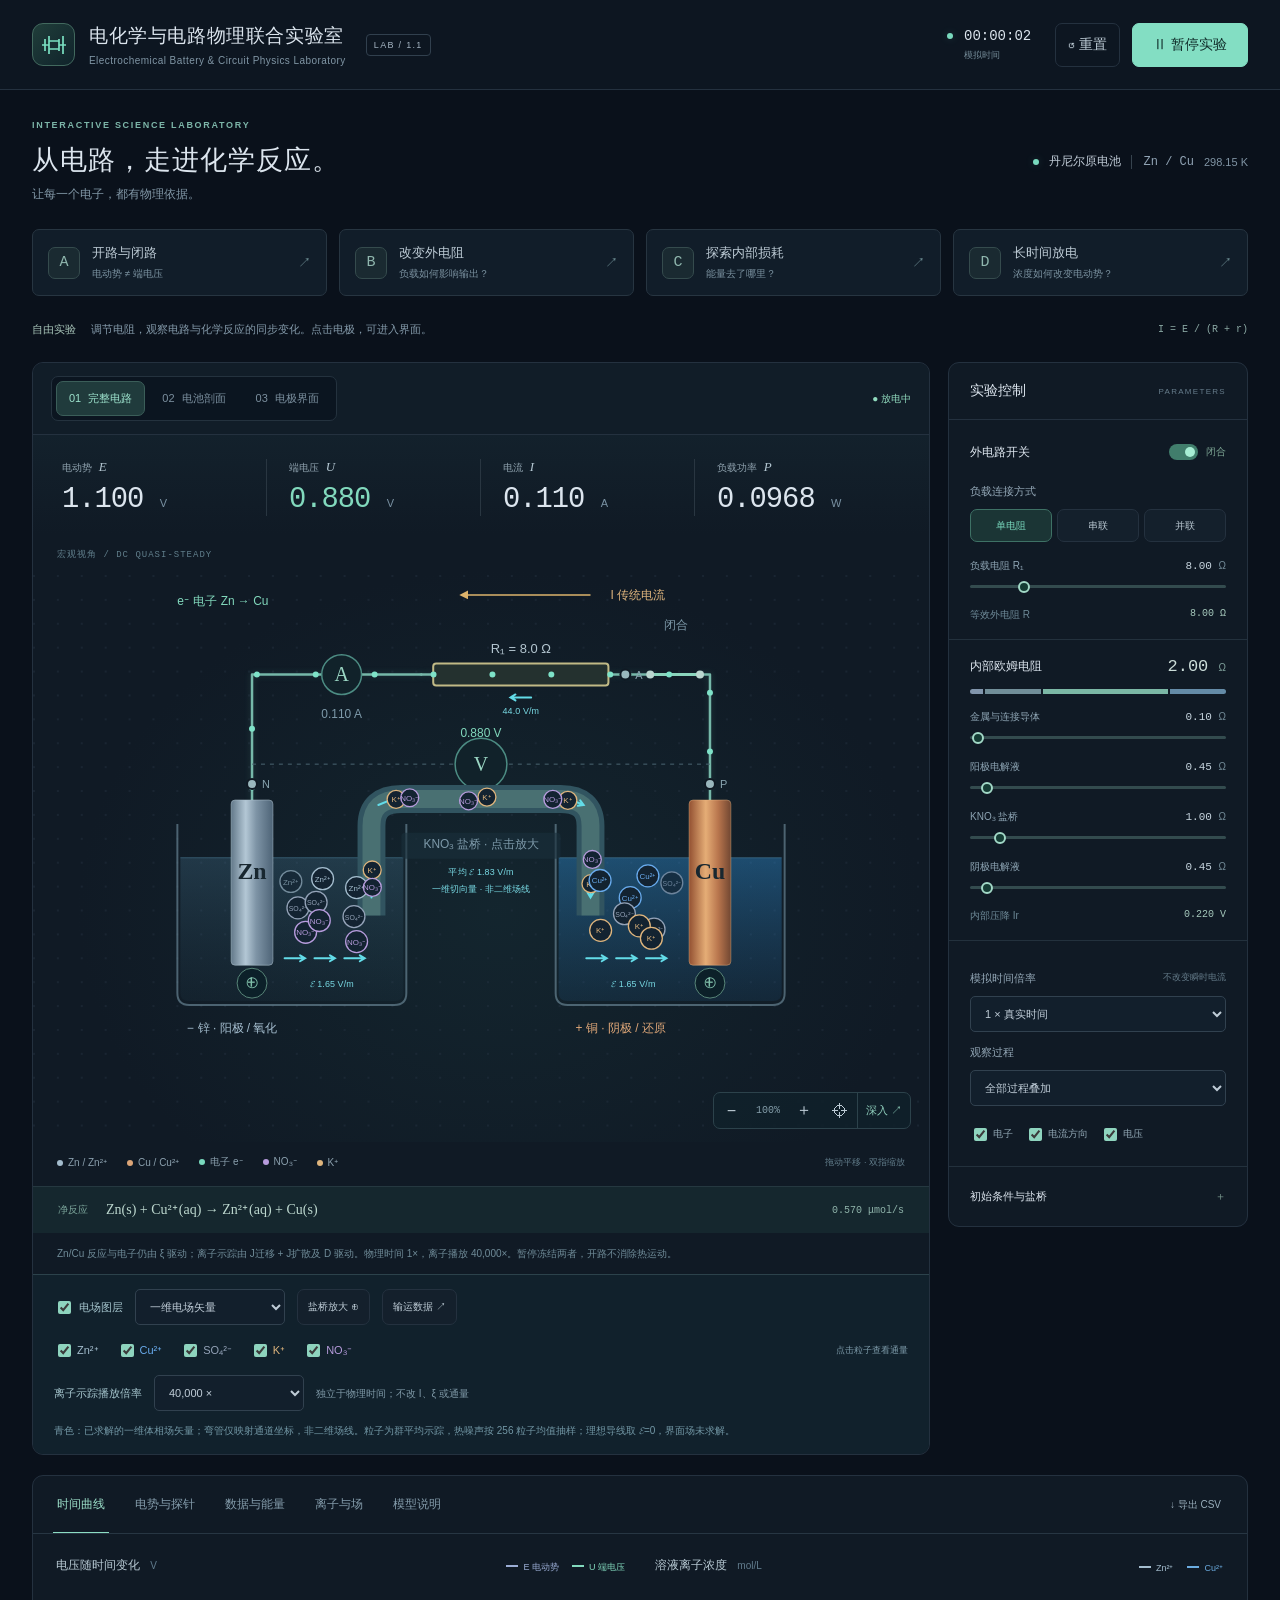
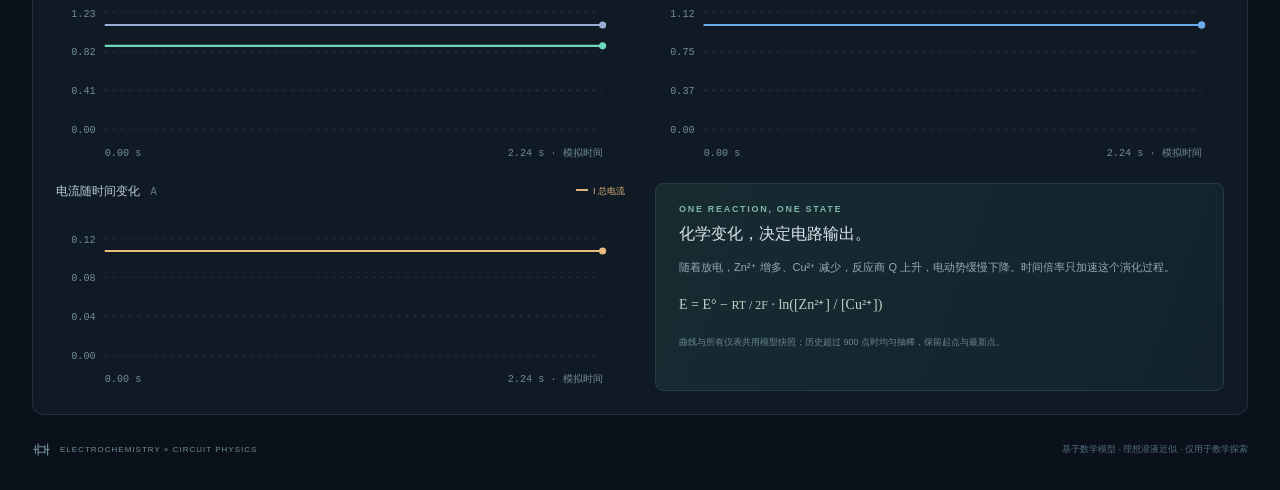
==== commit a18eab36: "Publish repaired electrochemical lab homepage" ====
--- a/electrochemical-lab/index.html
+++ b/electrochemical-lab/index.html
@@ -1,915 +1,3 @@
-<!doctype html><html lang="zh-CN"><head><meta charset="UTF-8"><meta name="viewport" content="width=device-width, initial-scale=1.0"><meta name="theme-color" content="#0a111b"><meta name="description" content="从完整电路到电极界面，探索由能斯特方程与法拉第定律驱动的锌铜原电池。"><title>电化学与电路物理联合实验室</title></head><body><div id="app"></div><style>
-:root{font-family:Inter,-apple-system,BlinkMacSystemFont,"Segoe UI","PingFang SC","Microsoft YaHei",sans-serif;color:#dce5ee;background:#0a111b;font-synthesis:none;font-size:14px;color-scheme:dark;--mint:#79d9be;--line:#24313f;--muted:#80919f;--panel:#101a26;--copper:#d8a272;--zinc:#a4bdce}*{box-sizing:border-box}body{margin:0}button,input,select{font:inherit}button{cursor:pointer}button,a,input,select{outline-offset:4px}button:focus-visible,a:focus-visible,select:focus-visible,input:focus-visible,[tabindex]:focus-visible{outline:2px solid var(--mint)}button{border:1px solid var(--line);color:#bdcbd5;background:#14202c;border-radius:7px;min-height:44px;transition:background .18s,border-color .18s}button:hover{background:#1c2e3a;border-color:#486457}button:disabled{cursor:default;opacity:.6}button.active{color:var(--mint);background:#1b3535;border-color:#3e7165}button.primary{background:#83dec3;color:#102d2a;font-weight:650;border-color:#83dec3;padding:0 20px}button.primary:hover{background:#a1ecd5}button.secondary{background:#1b2c37;padding:8px 12px}.full{width:100%}.icon-button{background:transparent;padding:0 12px}.text-button{background:transparent;border:none;color:#9aafbd;min-height:44px}.topbar{height:90px;border-bottom:1px solid var(--line);display:flex;align-items:center;justify-content:space-between;gap:20px;padding:0 32px;background:#0d1621}.brand{display:flex;align-items:center;gap:14px}.brand-icon{color:#7ae0c1;width:43px;height:43px;border:1px solid #42695e;border-radius:11px;display:grid;place-items:center;background:linear-gradient(135deg,#203e3a,#10232b)}h1{font-size:19px;font-weight:650;letter-spacing:.6px;margin:0 0 6px}.brand p{font-size:10px;letter-spacing:.45px;color:#8096a5;margin:0}.version{font-size:9px;letter-spacing:1.3px;color:#a4b4c2;border:1px solid #31404e;border-radius:4px;padding:5px 7px;margin-left:6px}.run-controls{display:flex;align-items:center;gap:12px}.clock{display:grid;grid-template-columns:9px auto;align-items:center;column-gap:8px;margin-right:12px}.clock b{font:14px ui-monospace,SFMono-Regular,Consolas,monospace;font-variant-numeric:tabular-nums}.clock small{grid-column:2;font-size:9px;color:#768d9a;margin-top:5px}.live-dot{display:inline-block;background:var(--mint);width:6px;height:6px;border-radius:50%;box-shadow:0 0 9px #79d9be33}main{max-width:1600px;margin:auto;padding:30px 32px 0}.intro{display:flex;justify-content:space-between;align-items:center;margin-bottom:26px}.eyebrow{font-size:9px;letter-spacing:1.7px;color:#7db6a9;font-weight:600}.intro h2{font-size:27px;letter-spacing:1px;font-weight:550;margin:12px 0 8px}.intro p{font-size:12px;color:#8298a7;margin:0}.model-badge{display:flex;align-items:center;gap:10px;color:#c0cbd6;font-size:12px}.model-badge>span:nth-of-type(2){border-left:1px solid #36434e;padding-left:12px;color:#91a4b5;font-family:monospace}.model-badge i{color:#8195a5;font-style:normal;font-size:11px}.presets{display:grid;grid-template-columns:repeat(4,1fr);gap:12px}.presets button{display:flex;align-items:center;gap:12px;padding:14px 15px;background:#111d29;text-align:left;border-color:#273541}.presets button:hover,.presets button.active{background:#172d31;border-color:#4b776c}.presets button>b{height:32px;width:32px;display:grid;place-items:center;color:#90b7ae;font:15px ui-monospace,monospace;border:1px solid #354b4d;border-radius:7px;background:#1a2a31}.presets button>span{font-size:13px;font-weight:550}.presets small{display:block;color:#7a919f;font-size:10px;font-weight:400;margin-top:5px}.presets .chevron{margin-left:auto;color:#6c8c92}.experiment-note{min-height:52px;display:flex;gap:15px;align-items:center;font-size:11px;margin:7px 0;color:#849aaa}.experiment-note b{color:#a9c6ba;white-space:nowrap}.experiment-note code{margin-left:auto;color:#8ba9a4;font-size:10px;text-align:right;white-space:nowrap}.workspace{display:grid;grid-template-columns:minmax(0,1fr) 300px;gap:18px;align-items:start}.panel{border:1px solid var(--line);background:#101a25;border-radius:11px;overflow:hidden}.scene-toolbar{display:flex;justify-content:space-between;gap:12px;align-items:center;padding:13px 18px;border-bottom:1px solid var(--line);background:#111d28}.segmented{display:flex;gap:4px;background:#0b1520;padding:4px;border:1px solid #24323e;border-radius:7px}.segmented button{border:1px solid transparent;min-height:35px;padding:7px 12px;background:transparent;font-size:11px;color:#7b8f9e}.segmented button span{margin-left:4px}.segmented button.active{background:#203b3c;border-color:#3b5e59;color:#9de3cd}.status{font-size:10px;white-space:nowrap;color:#91dbbe}.status.inactive{color:#adad9c}.metrics{display:grid;grid-template-columns:repeat(4,1fr);padding:24px 20px 18px;background:linear-gradient(180deg,#13212c,#101a25)}.metrics>div{padding:0 22px;border-right:1px solid #293641}.metrics>div:first-child{padding-left:9px}.metrics>div:last-child{border:none}.metrics span{display:block;font-size:10px;color:#8fa2ae;margin-bottom:8px}.metrics i{font-family:Georgia,serif;color:#b3c6d1;margin-left:4px;font-size:13px}.metrics strong{font:500 clamp(21px,2.25vw,32px) ui-monospace,SFMono-Regular,Consolas,monospace;letter-spacing:-1px}.metrics small{font:11px sans-serif;letter-spacing:0;color:#7a92a3}.scene-wrap{position:relative;background:radial-gradient(ellipse at 52% 62%,#152b33aa,transparent 64%)}.scene-caption{height:41px;display:flex;justify-content:space-between;align-items:center;padding:0 24px;color:#607e8b;font:9px ui-monospace,monospace;letter-spacing:1px}.scene-caption .chip{min-height:28px;padding:3px 10px;font-size:10px;margin-left:4px}#scene{display:block;width:100%;height:auto;touch-action:none;user-select:none;-webkit-user-select:none;overflow:hidden}#scene .wire{fill:none;stroke:#76b8a9;stroke-width:2.5;stroke-linecap:round;stroke-linejoin:round;filter:drop-shadow(0 0 3px #6ad8bb30)}#scene text{pointer-events:none}#scene .label{fill:#b4c6d0;font-size:13px}#scene .muted{fill:#7e9aaa;font-size:12px}#scene .tiny{fill:#89a5b0;font-size:11px}#scene .glass{fill:none;stroke:#6c8999;stroke-width:2;stroke-opacity:.65}#scene .resistor{fill:#24312f;stroke:#c1ba86;stroke-width:2}#scene .meter{fill:#11222a;stroke:#4c8c83;stroke-width:1.5}#scene .meter-symbol{fill:#9bd7c4;font-family:Georgia,serif;font-size:20px}#scene .switch-line{stroke:#8ad4bc;stroke-width:3}#scene .measure-line{stroke:#4b6571;stroke-width:1;stroke-dasharray:4 5;fill:none}#scene .metal-symbol{font:bold 24px Georgia,serif;fill:#182730}#scene .focus-ring{fill:#0c2029;stroke:#598779;stroke-width:1}#scene .focus-text{fill:#7fbea9;font-size:18px}#scene .reaction{fill:#c2d4dc;font:15px Georgia,serif}#scene .scene-heading{fill:#b1c9d3;font-size:16px}#scene .ion-text{fill:#c3d5df;font:8px sans-serif}#scene .clickable{cursor:pointer}.mint,#scene .mint{color:#82d9bd;fill:#82d9bd}.gold,#scene .gold{color:#dfb57d;fill:#dfb57d}.purple,#scene .purple{color:#b79cdd;fill:#b79cdd}.zinc-text,#scene .zinc-text{color:#a4bdce;fill:#a4bdce}.copper-text,#scene .copper-text{color:#dca577;fill:#dca577}.blue{color:#6bace0}.red{color:#dca39c}.lavender{color:#9badd5}#scene .mint,#scene .gold,#scene .purple,#scene .zinc-text,#scene .copper-text{font-size:12px}.zoom-controls{position:absolute;right:18px;bottom:13px;display:flex;align-items:center;border:1px solid #2c424b;border-radius:7px;background:#10202ae8;overflow:hidden}.zoom-controls button{border:none;border-radius:0;background:transparent;min-height:35px;min-width:35px;font-size:16px;padding:3px 8px}.zoom-controls button:hover{background:#213d40}.zoom-controls output{color:#849da9;font:10px ui-monospace,monospace;width:38px;text-align:center}.zoom-controls #deeper{font-size:11px;border-left:1px solid #2c424b;color:#8ecdbb}.scene-legend{display:flex;gap:19px;align-items:center;padding:13px 24px 17px;font-size:10px;color:#8ba0ae}.dot{display:inline-block;width:6px;height:6px;border-radius:50%;margin-right:5px}.zinc{background:#a4bdce}.copper{background:#dca577}.electron{background:#79d9be}.purple-bg{background:#b79cdd}.gold-bg{background:#dfb57d}.legend-hint{margin-left:auto;color:#617c8a;font-size:9px}.reaction-strip{display:flex;align-items:center;gap:18px;padding:15px 25px;border-top:1px solid #253840;background:#15272e;font-size:11px}.reaction-strip>span:first-child{color:#79a298;font-size:10px}.reaction-strip b{font:14px Georgia,serif;color:#bdd8cf}.reaction-strip>span:last-child{color:#90b4ab;font:10px ui-monospace,monospace;margin-left:auto}.scene-footnote{color:#6f8b98;font-size:10px;padding:12px 24px;line-height:1.7}.panel-heading{padding:19px 21px;display:flex;align-items:center;justify-content:space-between;border-bottom:1px solid var(--line)}h3,h4{font-weight:550;margin:0}.panel-heading h3{font-size:14px}.panel-heading>span{font-size:8px;letter-spacing:1.3px;color:#667c8b}.control-group{padding:17px 21px;border-bottom:1px solid #23313d}.control-group:last-child{border:0}.switch-row{display:flex;align-items:center;justify-content:space-between;font-size:12px;margin-bottom:17px}.toggle{display:flex;align-items:center;gap:8px;padding:0;border:none;min-height:30px;background:transparent}.toggle:hover{background:transparent}.toggle span{width:29px;height:16px;border-radius:10px;background:#344451;position:relative}.toggle span:after{content:'';position:absolute;width:10px;height:10px;left:3px;top:3px;background:#8d9ca7;border-radius:50%}.toggle.on span{background:#417e6c}.toggle.on span:after{left:16px;background:#a7eed4}.toggle b{font-size:10px;font-weight:400;color:#7ea795}.label{display:block;color:#93a7b6;font-size:11px;margin:13px 0 10px}.label span{font-size:9px;float:right;color:#657c8a}.topology-options{display:grid;grid-template-columns:repeat(3,1fr);gap:5px;margin-bottom:17px}.topology-options button{font-size:10px;min-height:33px;padding:4px}.range-label{display:flex;justify-content:space-between;align-items:center;font-size:10px;color:#8ea5b4;margin-top:11px}.range-label>span:last-child{font:11px ui-monospace,monospace;color:#c7d5df}.range-label i{color:#718996;font:10px sans-serif}.range-label output{font-variant-numeric:tabular-nums}input[type=range]{display:block;width:100%;height:23px;margin:2px 0;accent-color:#8ad6bb;cursor:pointer;background:transparent}input[type=range]::-webkit-slider-runnable-track{height:3px;background:#334b4e;border-radius:3px}input[type=range]::-webkit-slider-thumb{-webkit-appearance:none;height:12px;width:12px;margin-top:-4.5px;border:2px solid #a2d9c7;border-radius:50%;background:#153d35}input[type=range]{-webkit-appearance:none;appearance:none}input[type=range]::-moz-range-track{height:3px;background:#334b4e}input[type=range]::-moz-range-thumb{height:10px;width:10px;border:2px solid #a2d9c7;border-radius:50%;background:#153d35}.subtle-row{display:flex;justify-content:space-between;font-size:10px;color:#6d8997;padding-top:8px}.subtle-row b{font-weight:400;color:#a5c8bb;font-family:monospace}.group-title{display:flex;align-items:center;justify-content:space-between;margin-bottom:13px}.group-title h4{font-size:12px}.group-title strong{font:17px ui-monospace,monospace;color:#cbdcd8}.group-title small{font:10px sans-serif;color:#7c9d98}.resistance-bar{display:flex;height:5px;border-radius:4px;overflow:hidden;margin-bottom:16px;gap:2px}.branch-data{font:10px ui-monospace,monospace;color:#8ba1af;margin-top:10px;line-height:2}.branch-data span{display:block}.branch-data b{font-weight:400;color:#a3d7c1}select{background:#121f2c;border:1px solid #31414f;border-radius:5px;color:#bfccd7;padding:9px 10px;min-height:36px;width:100%;font-size:11px}input[type=number]{background:#0e1b27;border:1px solid #31434f;color:#c4d6df;min-height:37px;width:100%;border-radius:5px;padding:7px;font:12px ui-monospace,monospace}.check-row{display:flex;gap:12px;align-items:center;margin-top:13px;flex-wrap:wrap}.check-row label{display:flex;align-items:center;gap:3px;font-size:10px;color:#90a6b3;min-height:30px}input[type=checkbox],input[type=radio]{accent-color:#8ed4be;width:13px;height:13px}summary{list-style:none;cursor:pointer;font-size:11px;display:flex;justify-content:space-between;align-items:center;min-height:25px}summary::-webkit-details-marker{display:none}summary span{color:#77968c}.help{font-size:11px;color:#7f99a7;line-height:1.9}.concentration-inputs{display:grid;grid-template-columns:1fr 1fr;gap:10px;margin:12px 0}.concentration-inputs label{font-size:10px;color:#8da5b4}.concentration-inputs input{margin-top:7px}.error{font-size:11px;color:#edaaaa;line-height:1.6}.notice{margin:18px 0;padding:16px 20px;background:#302923;border:1px solid #6c5137;border-radius:7px;color:#e2c09d;font-size:12px;line-height:1.8}.analysis{margin-top:20px}.analysis-tabs{display:flex;justify-content:space-between;gap:10px;align-items:center;padding:0 20px;border-bottom:1px solid #273643}.analysis-tabs>div{display:flex;gap:22px}.analysis-tabs [data-tab]{min-height:57px;background:transparent;border:none;border-radius:0;color:#849cab;position:relative;font-size:12px;padding:0 4px}.analysis-tabs [data-tab].active{color:#9cdfc9}.analysis-tabs [data-tab].active:after{content:'';position:absolute;bottom:-1px;left:0;right:0;height:2px;background:#8cddc3}.analysis .text-button{font-size:10px}.tab-content{padding:23px}.chart-grid{display:grid;grid-template-columns:1fr 1fr;gap:18px 30px}.chart-grid article{min-width:0}.chart-heading{display:flex;justify-content:space-between;align-items:center;margin-bottom:8px;gap:12px}.chart-heading h3{font-size:12px;color:#b9cbd5}.chart-heading small{font-size:10px;color:#617c8d;margin-left:7px;font-weight:400}.line-key{font-size:9px;margin-left:13px;white-space:nowrap}.line-key:before{content:'';display:inline-block;background:currentColor;width:12px;height:2px;margin:0 5px 3px 0}.chart-grid svg,.potential-layout svg{width:100%;height:auto;display:block}.axis{font:10px ui-monospace,SFMono-Regular,monospace;fill:#708b9a}.chart-value{fill:#b5d9cb;font:11px ui-monospace,monospace}.insight{background:linear-gradient(110deg,#172b31,#12232e);border:1px solid #253d45;border-radius:8px;padding:20px 23px}.insight h3{font-size:16px;margin:10px 0 12px}.insight p{color:#92a9b6;font-size:11px;line-height:1.9;margin:0}.equation{font:14px Georgia,serif;line-height:1.7;color:#b8d7c9;margin:15px 0}.equation span{font-size:12px}.insight small{font-size:9px;color:#698793;line-height:1.7}.potential-toolbar{display:flex;justify-content:space-between;gap:20px;margin-bottom:22px}.potential-toolbar>label{display:flex;align-items:center;gap:10px;white-space:nowrap;font-size:11px;color:#8ea7b5}.potential-toolbar select{width:110px}.potential-layout{display:grid;grid-template-columns:1.6fr 1fr;gap:30px}.probe-panel{border:1px solid #2c4248;background:#13232e;border-radius:8px;padding:20px}.probe-panel h3{margin:10px 0 20px}.probe-inputs{display:grid;grid-template-columns:1fr 1fr;gap:10px}.probe-inputs label{font-size:10px}.probe-inputs select{margin-top:7px}.probe-readout{font:35px ui-monospace,monospace;color:#9de3c8;margin:25px 0}.probe-readout small{font:14px sans-serif;color:#6d9289}.empty{padding:60px 30px;font-size:13px;color:#b4a996;line-height:1.9}.data-grid{display:grid;grid-template-columns:repeat(6,1fr);gap:20px}.data-grid>div{border-bottom:1px solid #283946;padding-bottom:13px}.data-grid span{display:block;font-size:10px;color:#7f9aa9;margin-bottom:10px}.data-grid strong{font:15px ui-monospace,monospace;color:#c5d9dc}.data-grid small{font:9px sans-serif;color:#718c9a}.energy-section{display:grid;grid-template-columns:1fr 1fr;gap:40px;margin-top:30px}.energy-section h3{font-size:14px;margin-bottom:15px}.energy-bar{display:flex;height:32px;background:#20333e;border-radius:4px;overflow:hidden}.energy-bar span{display:flex;align-items:center;justify-content:center;white-space:nowrap;overflow:hidden;font-size:10px;color:#102c28;background:#7fc8ae}.energy-bar span+span{background:#bf996d;color:#332719}.checks p{font:10px ui-monospace,monospace;color:#91b4a6;line-height:1.8}.model-grid{display:grid;grid-template-columns:1fr 1fr;gap:35px 40px}.model-grid h3{font-size:17px;margin-top:12px}.model-grid p{font-size:12px;line-height:2;color:#91a6b4}.model-grid code{display:block;font:12px ui-monospace,monospace;color:#b5d1c9;line-height:1.8}.model-grid a{color:#8fd4bc;font-size:11px;text-underline-offset:4px}footer{display:flex;justify-content:space-between;align-items:center;padding:25px 0 30px;font-size:9px;color:#546f80}.footer-mark{display:flex;align-items:center;gap:9px;letter-spacing:1px;font-size:8px;color:#718d97}.footer-mark svg{width:19px;height:19px}[hidden]{display:none!important}
-@media(min-width:1500px){.workspace{grid-template-columns:minmax(0,1fr) 330px}.control-group{padding:20px 24px}.range-label{font-size:11px}.scene-wrap{max-height:690px}.scene-panel{min-width:0}}
-@media(max-width:1150px){main{padding:22px 20px 0}.topbar{padding:0 20px}.version{display:none}.workspace{grid-template-columns:minmax(0,1fr) 270px;gap:13px}.control-group{padding:14px 17px}.scene-toolbar{padding:12px}.segmented button{padding:7px 8px;font-size:10px}.scene-toolbar .status{font-size:9px}.metrics{padding:20px 13px}.metrics>div{padding:0 13px}.metrics strong{font-size:22px}.scene-legend{gap:11px;padding:10px 17px}.legend-hint{display:none}.reaction-strip{gap:10px;padding:14px}.reaction-strip b{font-size:12px}.reaction-strip>span:last-child{font-size:9px}.scene-footnote{padding:11px 15px}.experiment-note{font-size:10px}.experiment-note code{display:none}.presets button{padding:12px 10px;gap:10px}.presets button>span{font-size:12px}.presets small{font-size:9px}.intro h2{font-size:24px}.chart-heading{display:block}.chart-heading>div,.chart-heading>.line-key{display:block;text-align:right;margin-top:8px}.data-grid{grid-template-columns:repeat(4,1fr)}}
-@media(max-width:850px){.topbar{height:auto;min-height:100px;flex-wrap:wrap;padding:16px 18px;gap:15px}.brand{gap:9px}.brand h1{font-size:16px}.brand p{font-size:8px}.run-controls{margin-left:auto;gap:8px}.clock{margin-right:3px}.intro{align-items:flex-start;gap:20px}.model-badge{flex-wrap:wrap;max-width:180px;font-size:10px}.workspace{grid-template-columns:minmax(0,1fr) 245px;gap:10px}.scene-toolbar{flex-wrap:wrap;gap:9px}.segmented{flex:1}.segmented button{flex:1}.scene-toolbar .status{margin-left:auto}.metrics{padding:13px 8px}.metrics>div{padding:0 8px}.metrics strong{font-size:19px}.metrics small{font-size:9px}.metrics span{font-size:9px}.reaction-strip{flex-wrap:wrap}.reaction-strip>span:last-child{margin-left:0}.scene-legend{gap:9px;font-size:8px}.scene-caption{padding:0 14px;font-size:8px}.zoom-controls{right:8px;bottom:5px}.zoom-controls button{min-width:32px;min-height:32px}.chart-grid{gap:20px}.tab-content{padding:18px}.potential-layout{grid-template-columns:1fr}.model-grid{gap:25px}.presets{gap:7px}.presets button{gap:6px}.presets .chevron{display:none}.presets button>b{width:24px;height:26px;flex-shrink:0}.presets small{line-height:1.5}.analysis-tabs>div{gap:12px}.analysis-tabs [data-tab]{font-size:11px}.data-grid{grid-template-columns:repeat(3,1fr)}}
-@media(pointer:coarse){.segmented button,.topology-options button,.toggle,.zoom-controls button{min-height:44px}.toggle{min-width:72px}.range-label{margin-top:8px}input[type=range]{height:30px}.scene-caption .chip{min-height:36px}.check-row label{min-height:38px}.control-group{padding-top:13px;padding-bottom:13px}}
-@media(max-width:650px){main{padding:20px 12px 0}.topbar{padding:14px 12px}.brand-icon{width:36px;height:36px}.brand h1{font-size:15px}.brand p{font-size:7px}.run-controls{width:100%;justify-content:flex-end}.clock{margin-right:auto}.intro{margin-bottom:19px}.intro h2{font-size:21px;margin-top:9px}.intro p{font-size:11px}.eyebrow{font-size:8px;letter-spacing:1px}.model-badge{display:none}.presets{grid-template-columns:1fr 1fr}.presets button{padding:10px;gap:11px}.presets button>b{width:30px;height:30px}.experiment-note{align-items:flex-start;flex-direction:column;gap:5px;padding:9px 2px;font-size:10px;line-height:1.7}.workspace{grid-template-columns:1fr}.controls{display:grid;grid-template-columns:1fr 1fr;gap:0}.panel-heading{grid-column:1/-1;padding:16px}.controls>.control-group{border-right:1px solid #23313d;border-bottom:1px solid #23313d;min-width:0}.controls>.control-group:last-child{border-right:0;border-bottom:0}.scene-toolbar{flex-wrap:nowrap}.segmented button{font-size:9px;padding:5px 7px}.scene-toolbar .status{font-size:8px}.metrics{padding:18px 10px}.metrics strong{font-size:22px}.scene-caption{height:38px}.scene-legend{font-size:9px;justify-content:center}.reaction-strip{justify-content:center}.scene-footnote{text-align:center;font-size:9px}.scene-wrap{min-height:280px}#scene{min-height:255px}.zoom-controls{bottom:4px}.zoom-controls button{min-height:36px;min-width:31px}.chart-grid,.model-grid,.energy-section{grid-template-columns:1fr}.analysis-tabs{padding:0 11px;gap:0}.analysis-tabs>div{gap:10px}.analysis-tabs [data-tab]{font-size:10px;min-height:52px}.analysis-tabs .text-button{font-size:9px;padding:0 1px}.chart-heading{display:flex}.chart-heading h3{font-size:11px}.chart-heading>div{margin-top:0}.line-key{font-size:8px;margin-left:8px}.data-grid{grid-template-columns:repeat(2,1fr);gap:16px}.potential-toolbar{flex-wrap:wrap}.potential-toolbar .segmented button{font-size:10px}.potential-layout{gap:14px}.probe-panel{padding:17px}.tab-content{padding:16px}.model-grid p{font-size:11px}.reaction-strip b{font-size:12px}.energy-section{gap:20px}footer{flex-direction:column;gap:10px;align-items:flex-start;font-size:8px}.controls .range-label{font-size:9px}.controls .range-label>span:last-child{font-size:10px}.controls .control-group{padding:13px}.controls .concentration-inputs{grid-template-columns:1fr}.controls .label span{display:block;float:none;margin-top:5px}.controls .check-row{gap:7px}.scene-legend .legend-hint{display:none}}
-@media(prefers-reduced-motion:reduce){*{scroll-behavior:auto!important;transition:none!important}}
-/* V1.1 targeted transport controls; existing layout and visual language retained. */
-#scene .field-label{fill:#78d9e3;font-size:9px;letter-spacing:.1px}#scene .ion-tracer:focus circle{stroke-width:2.5}.transport-controls{padding:14px 21px;background:#11212c;border-top:1px solid #2c424b}.transport-control-row{display:flex;gap:12px;align-items:center;flex-wrap:wrap}.transport-control-row>label{font-size:11px;color:#a5c5cd;display:flex;align-items:center;gap:5px}.transport-control-row select{width:auto;min-width:150px}.transport-control-row button{min-height:36px;padding:5px 10px;font-size:10px}.transport-control-row .help{font-size:10px;margin:0}.ion-filters{display:flex;gap:17px;align-items:center;flex-wrap:wrap;margin:8px 0}.ion-filters label{display:flex;align-items:center;gap:3px;min-height:34px;font-size:11px}.ion-filters>span{margin-left:auto;font-size:9px;color:#7d9aa9}.transport-disclaimer{font-size:10px;color:#7297a5;line-height:1.8;margin:11px 0 0}.transport-heading{display:flex;align-items:center;justify-content:space-between;margin-bottom:20px}.transport-heading h3{margin-top:8px;font-size:18px}.transport-selectors{display:grid;grid-template-columns:1fr 1fr 1.2fr;gap:20px;align-items:end;margin-bottom:22px}.transport-selectors label{font-size:11px;color:#91aebb}.transport-selectors select{margin-top:8px}.inspect-position-label output{float:right;color:#9ce2db}.transport-panel-grid{display:grid;grid-template-columns:1fr 1fr;gap:30px}.transport-panel-grid article{min-width:0;padding:18px;background:#11212c;border:1px solid #2b414d;border-radius:8px}.transport-panel-grid h3{font-size:14px;margin-bottom:17px}.transport-panel-grid h3 small{display:block;color:#809aaa;font-weight:400;font-size:10px;margin-top:8px}.ion-values{display:grid;grid-template-columns:1fr 1.4fr;gap:13px 10px;font-size:11px}.ion-values dt{color:#7e9dab}.ion-values dd{margin:0;text-align:right;color:#bdd4d9;font:10px ui-monospace,monospace;overflow-wrap:anywhere}.transport-directions{display:grid;gap:12px;margin-top:25px;font-size:11px;color:#b3cad4}.migration-key{color:#91d7be;border-left:3px solid #91d7be;padding-left:9px}.diffusion-key{color:#bca2de;border-left:3px dashed #bca2de;padding-left:9px}#transport-profile svg{display:block;width:100%;height:auto}.gradient-experiment{margin-top:22px;background:#15232f;padding:16px 20px;border-radius:7px;border:1px solid #2c424b}.gradient-experiment input{width:100%;max-width:600px}.gradient-experiment .range-label{max-width:600px}.transport-scope{margin-top:16px;padding:14px 18px;border:1px solid #2c424b;border-radius:7px}.transport-scope a{color:#91d7be}.transport-scope summary{font-size:12px}.analysis-tabs>div{min-width:0;overflow-x:auto;white-space:nowrap}.analysis-tabs [data-tab]{flex-shrink:0}.analysis-tabs>.text-button{flex-shrink:0}
-@media(max-width:850px){.transport-panel-grid{gap:15px}.transport-selectors{gap:10px}.transport-controls{padding:12px 15px}.transport-control-row{gap:8px}.transport-control-row select{min-width:130px;font-size:10px}.analysis-tabs>div{gap:12px}.ion-filters{gap:9px}.transport-panel-grid article{padding:14px}.ion-values{font-size:10px}}
-@media(max-width:650px){.transport-panel-grid{grid-template-columns:1fr}.transport-selectors{grid-template-columns:1fr 1fr}.inspect-position-label{grid-column:1/-1}.transport-heading h3{font-size:15px}.transport-control-row button{min-height:40px}.transport-control-row select{min-height:40px}.ion-filters>span{margin-left:0}.analysis-tabs>div{max-width:calc(100% - 65px)}.transport-disclaimer{font-size:9px}}
-.transport-directions svg{width:100%;max-width:370px;height:90px;display:block}
-
-</style>
-<script>
-(function(){'use strict';
-const __modules={
-"/src/main":function(module,exports,require){
-"use strict";
-Object.defineProperty(exports, "__esModule", { value: true });
-exports.layers = exports.lab = void 0;
-exports.render = render;
-require("./style.css");
-const lab_1 = require("./model/lab");
-const chemistry_1 = require("./model/chemistry");
-const resistance_1 = require("./model/resistance");
-const scene_1 = require("./view/scene");
-const charts_1 = require("./view/charts");
-const transport_1 = require("./model/transport");
-const transport_panel_1 = require("./view/transport-panel");
-const touch_1 = require("./view/touch");
-exports.lab = new lab_1.Lab();
-exports.layers = { electrons: true, current: true, voltage: true, process: 'all', field: true, fieldMode: 'vectors', ions: [...transport_1.ION_IDS] };
-let activeTab = 'history', potentialMode = 'A', activePreset = '自由实验', probeTarget = 'red';
-const $ = (id) => document.getElementById(id);
-const icon = `<svg viewBox="0 0 28 28" width="28" height="28" fill="none"><path d="M5 8v12M9 5v18M19 8v12M23 5v18M2 14h7m10 0h7M9 10h10m-10 8h10" stroke="currentColor" stroke-width="1.7"/></svg>`;
-const range = (id, label, value, min, max, step, unit = 'Ω') => `<label class="range-label" for="${id}"><span>${label}</span><span><output id="${id}-value">${value.toFixed(2)}</output> <i>${unit}</i></span></label><input id="${id}" type="range" min="${min}" max="${max}" step="${step}" value="${value}">`;
-$('app').innerHTML = `
-<header class="topbar"><div class="brand"><div class="brand-icon">${icon}</div><div><h1>电化学与电路物理联合实验室</h1><p>Electrochemical Battery & Circuit Physics Laboratory</p></div><span class="version">LAB / 1.1</span></div><div class="run-controls"><span class="clock"><span class="live-dot"></span><b id="elapsed">00:00:00</b><small>模拟时间</small></span><button id="reset" class="icon-button" title="按当前参数重置">↺ <span>重置</span></button><button id="run" class="primary">Ⅱ 暂停实验</button></div></header>
-<main><div class="intro"><div><div class="eyebrow">INTERACTIVE SCIENCE LABORATORY</div><h2>从电路，走进化学反应。</h2><p>让每一个电子，都有物理依据。</p></div><div class="model-badge"><span class="live-dot"></span> 丹尼尔原电池 <span>Zn / Cu</span><i>298.15 K</i></div></div>
-<section class="presets" aria-label="教学实验"><button data-preset="A"><b>A</b><span>开路与闭路<small>电动势 ≠ 端电压</small></span><span class="chevron">↗</span></button><button data-preset="B"><b>B</b><span>改变外电阻<small>负载如何影响输出？</small></span><span class="chevron">↗</span></button><button data-preset="C"><b>C</b><span>探索内部损耗<small>能量去了哪里？</small></span><span class="chevron">↗</span></button><button data-preset="D"><b>D</b><span>长时间放电<small>浓度如何改变电动势？</small></span><span class="chevron">↗</span></button></section>
-<div id="experiment-note" class="experiment-note"><b>自由实验</b><span>调节电阻，观察电路与化学反应的同步变化。点击电极，可进入界面。</span><code>I = E / (R + r)</code></div>
-<div class="workspace"><section class="scene-panel panel"><div class="scene-toolbar"><div class="segmented" aria-label="观察尺度"><button data-scale="macro" class="active">01 <span>完整电路</span></button><button data-scale="inside">02 <span>电池剖面</span></button><button data-scale="micro">03 <span>电极界面</span></button></div><span id="status" class="status">● 放电中</span></div>
-<div class="metrics"><div><span>电动势 <i>E</i></span><strong id="metric-e">1.100 <small>V</small></strong></div><div><span>端电压 <i>U</i></span><strong id="metric-u" class="mint">0.880 <small>V</small></strong></div><div><span>电流 <i>I</i></span><strong id="metric-i">0.110 <small>A</small></strong></div><div><span>负载功率 <i>P</i></span><strong id="metric-p">0.0968 <small>W</small></strong></div></div>
-<div class="scene-wrap"><div class="scene-caption"><span id="scale-caption">宏观视角 / DC QUASI-STEADY</span><span id="micro-select" hidden><button data-electrode="zn" class="chip active">Zn 锌</button><button data-electrode="cu" class="chip">Cu 铜</button></span></div><svg id="scene" viewBox="0 0 900 570" role="img" aria-label="可交互的锌铜原电池实验场景"></svg><div class="zoom-controls"><button id="back-scale" title="返回上一尺度">↶</button><button id="zoom-out" title="缩小视图">−</button><output id="zoom-value">100%</output><button id="zoom-in" title="放大视图">＋</button><button id="zoom-reset" title="复位视图">⌖</button><button id="deeper" title="进入下一观察尺度">深入 ↗</button></div></div>
-<div class="scene-legend"><span><i class="dot zinc"></i>Zn / Zn²⁺</span><span><i class="dot copper"></i>Cu / Cu²⁺</span><span><i class="dot electron"></i>电子 e⁻</span><span><i class="dot purple-bg"></i>NO₃⁻</span><span><i class="dot gold-bg"></i>K⁺</span><span class="legend-hint">拖动平移 · 双指缩放</span></div>
-<div class="reaction-strip"><span>净反应</span><b>Zn(s) + Cu²⁺(aq) → Zn²⁺(aq) + Cu(s)</b><span id="reaction-rate">0.570 μmol/s</span></div><div class="scene-footnote" id="sampling-note"></div><div class="transport-controls"><div class="transport-control-row"><label><input type="checkbox" id="field" checked> 电场图层</label><select id="field-mode" aria-label="电场显示模式"><option value="vectors">一维电场矢量</option><option value="strength">一维强度色带 + 方向</option><option disabled>二维场线（未求解）</option></select><button id="focus-bridge" class="chip">盐桥放大 ⊕</button><button id="open-transport" class="chip">输运数据 ↗</button></div><div class="ion-filters" aria-label="离子筛选">${transport_1.ION_IDS.map(id => `<label style="color:${transport_1.IONS[id].color}"><input type="checkbox" data-ion-filter="${id}" checked>${transport_1.IONS[id].label}</label>`).join('')}<span>点击粒子查看通量</span></div><div class="transport-control-row"><label for="visual-gain">离子示踪播放倍率</label><select id="visual-gain"><option value="10000">10,000 ×</option><option value="40000" selected>40,000 ×</option><option value="100000">100,000 ×</option></select><span class="help">独立于物理时间；不改 I、ξ 或通量</span></div><p class="transport-disclaimer">青色：已求解的一维体相场矢量；弯管仅映射通道坐标，非二维场线。粒子为群平均示踪，热噪声按 256 粒子均值抽样；理想导线取 𝓔=0，界面场未求解。</p></div></section>
-<aside class="panel controls"><div class="panel-heading"><h3>实验控制</h3><span>PARAMETERS</span></div><div class="control-group"><div class="switch-row"><span>外电路开关</span><button id="switch" class="toggle on" aria-pressed="true"><span></span><b>闭合</b></button></div><label class="label" for="topology">负载连接方式</label><div class="topology-options"><button data-topology="single" class="active">单电阻</button><button data-topology="series">串联</button><button data-topology="parallel">并联</button></div>${range('r1', '负载电阻 R₁', 8, .1, 40, .1)}<div id="r2-control" hidden>${range('r2', '负载电阻 R₂', 8, .1, 40, .1)}</div><div class="subtle-row"><span>等效外电阻 R</span><b id="equivalent-r">8.00 Ω</b></div><div id="branch-data" class="branch-data" hidden></div></div>
-<div class="control-group"><div class="group-title"><h4>内部欧姆电阻</h4><strong id="internal-r">2.00 <small>Ω</small></strong></div><div id="resistance-bar" class="resistance-bar"></div>${resistance_1.resistanceNames.map((name, i) => range(`internal-${i}`, name, exports.lab.params.internal[i], 0, 10, .05)).join('')}<div class="subtle-row"><span>内部压降 Ir</span><b id="loss-value">0.220 V</b></div></div>
-<div class="control-group"><label class="label" for="speed">模拟时间倍率 <span>不改变瞬时电流</span></label><select id="speed">${[1, 10, 100, 1000, 5000, 10000].map(v => `<option value="${v}">${v.toLocaleString()} × ${v === 1 ? '真实时间' : ''}</option>`).join('')}</select><label class="label" for="process">观察过程</label><select id="process"><option value="all">全部过程叠加</option><option value="electron">电子传导</option><option value="ion">离子传导</option><option value="reaction">界面化学反应</option><option value="resistance">电阻与欧姆压降</option></select><div class="check-row"><label><input type="checkbox" id="electrons" checked>电子</label><label><input type="checkbox" id="current" checked>电流方向</label><label><input type="checkbox" id="voltage" checked>电压</label></div></div>
-<details class="control-group"><summary>初始条件与盐桥 <span>＋</span></summary><p class="help">应用浓度会建立新实验并清空历史。两侧体积各 0.10 L。</p><div class="concentration-inputs"><label>Zn²⁺ (mol/L)<input type="number" id="zn0" min="0.01" max="2" step="0.01" value="1"></label><label>Cu²⁺ (mol/L)<input type="number" id="cu0" min="0.01" max="2" step="0.01" value="1"></label></div><button id="apply-initial" class="secondary full">应用初始浓度并重置</button><p id="initial-error" class="error" role="alert"></p><div class="switch-row"><span>KNO₃ 盐桥连通</span><button id="bridge" class="toggle on" aria-pressed="true"><span></span><b>连通</b></button></div><p class="help">盐桥中断仅作定性教学，忽略充电瞬态，端电压不作定量预测。</p></details></aside></div>
-<div id="notice" role="status" class="notice" hidden></div>
-<section class="analysis panel"><div class="analysis-tabs"><div role="tablist"><button data-tab="history" class="active" role="tab" aria-selected="true">时间曲线</button><button data-tab="potential" role="tab" aria-selected="false">电势与探针</button><button data-tab="data" role="tab" aria-selected="false">数据与能量</button><button data-tab="transport" role="tab" aria-selected="false">离子与场</button><button data-tab="model" role="tab" aria-selected="false">模型说明</button></div><button id="export" class="text-button">↓ 导出 CSV</button></div>
-<div id="tab-history" class="tab-content"><div class="chart-grid"><article><div class="chart-heading"><h3>电压随时间变化 <small>V</small></h3><div><span class="line-key lavender">E 电动势</span><span class="line-key mint">U 端电压</span></div></div><div id="voltage-chart"></div></article><article><div class="chart-heading"><h3>溶液离子浓度 <small>mol/L</small></h3><div><span class="line-key zinc-text">Zn²⁺</span><span class="line-key blue">Cu²⁺</span></div></div><div id="concentration-chart"></div></article><article><div class="chart-heading"><h3>电流随时间变化 <small>A</small></h3><span class="line-key gold">I 总电流</span></div><div id="current-chart"></div></article><article class="insight"><div class="eyebrow">ONE REACTION, ONE STATE</div><h3>化学变化，决定电路输出。</h3><p>随着放电，Zn²⁺ 增多、Cu²⁺ 减少，反应商 Q 上升，电动势缓慢下降。时间倍率只加速这个演化过程。</p><div class="equation">E = E° − <span>RT / 2F</span> · ln([Zn²⁺] / [Cu²⁺])</div><small>曲线与所有仪表共用模型快照；历史超过 900 点时均匀抽稀，保留起点与最新点。</small></article></div></div>
-<div id="tab-potential" class="tab-content" hidden><div class="potential-toolbar"><div class="segmented"><button data-potential="A" class="active">A · 等效回路电压</button><button data-potential="B">B · 内部现象示意</button></div><label id="branch-choice" hidden>回路支路 <select id="loop-branch"><option value="0">R₁ 支路</option><option value="1">R₂ 支路</option></select></label></div><div class="potential-layout"><article><div id="potential-chart"></div><p id="potential-explanation" class="help"></p></article><article class="probe-panel"><div class="eyebrow">VIRTUAL VOLTMETER</div><h3>节点电势测量</h3><div class="probe-inputs"><label class="red">红探针 ＋<select id="probe-red"><option value="p">P · 电池正极</option><option value="n">N · 电池负极</option><option value="a">A · 开关负载侧</option><option value="m">M · 串联中点</option></select></label><label class="blue">黑探针 −<select id="probe-black"><option value="n">N · 电池负极</option><option value="p">P · 电池正极</option><option value="a">A · 开关负载侧</option><option value="m">M · 串联中点</option></select></label></div><div class="probe-readout"><span id="probe-value">0.8800</span> <small>V</small></div><div class="check-row"><label><input type="radio" name="probe-target" value="red" checked>点击放红探针</label><label><input type="radio" name="probe-target" value="black">点击放黑探针</label></div><p class="help">参考节点 N = 0 V。点击完整电路中的节点可放置探针；M 仅用于串联。读数为 φ红 − φ黑，只对已求解外电路节点有效。</p></article></div></div>
-<div id="tab-data" class="tab-content" hidden><div id="data-grid" class="data-grid"></div><div class="energy-section"><div><h3>功率去向</h3><div id="energy-bar" class="energy-bar"></div><p id="power-equation" class="equation"></p><p class="help">EI 是本模型中反应吉布斯自由能提供的可用功率，不是反应总焓释放率。</p></div><div id="checks" class="checks"></div></div></div>
-<div id="tab-transport" class="tab-content" hidden>${(0, transport_panel_1.transportPanelHTML)()}</div>
-<div id="tab-model" class="tab-content" hidden><div class="model-grid"><article><div class="eyebrow">01 / ELECTROCHEMISTRY</div><h3>一个反应进度 ξ</h3><p>Zn 消耗、Zn²⁺ 增加、Cu²⁺ 消耗和 Cu 沉积的摩尔量均等于 ξ。ξ̇ = I / (2F)，转移电子物质的量为 2ξ。浓度按固定体积 0.10 L 换算。初始锌 0.15 mol，铜 0.10 mol。</p><code>Q = (cZn / c°) / (cCu / c°)；c° = 1 mol/L</code><p>恒温 298.15 K，均匀混合、体积不变，纯金属活度为 1。以浓度代替活度是理想溶液近似；真实 1 mol/L 电解质有显著非理想性，本软件不代表精密实验预测。</p></article><article><div class="eyebrow">02 / CIRCUIT</div><h3>从同一网络求解电流与电压</h3><p>直流准稳态、理想导线、理想开关与测量表；外部只有纯电阻。四项欧姆内阻相加。并联支路各有独立的 I、U 和功率；串联中点按元件压降计算。</p><code>E = U + Ir；U = IR；EI = I²R + I²r</code><p>开路时 I = 0、U = E，电压落在开关断口。暂停冻结演化，但仍显示当前准稳态预测电流。真实损失还含电极动力学与传质极化，本版未计算这些损失。</p></article><article><div class="eyebrow">03 / VISUALIZATION</div><h3>示意与计算分开标注</h3><p>粒子数、晶格间距、移动速度及电极绘图宽度用于抽样说明，不代表真实空间和粒子尺度。界面事件与电子相位仍从 ξ 导出；离子由独立的一维 Nernst–Planck 输出驱动，其播放倍率不回写物理模型。随机热扰动按粒子群均值抽样。默认零浓差放电时，盐桥内 NO₃⁻ 向阳极、K⁺ 向阴极；施加储库浓差后以求解净通量为准。电子只在金属与外电路中出现。</p><p>新增一维、电中性、无对流迁移扩散近似；未求解二维/三维浓度场、泊松方程或完整电双层。详细库存闭合与储库边界见“离子与场”。电化学势包含化学势与电势能项；电动势是单位电荷的可用化学功，不能直接当作内部空间静电势分布。</p></article><article><div class="eyebrow">04 / NUMERICAL BOUNDARIES</div><h3>稳定推进，明确停止</h3><p>自适应显式中点积分：单步最多 60 模拟秒，且反应量不超过相关剩余库存的 0.5%。Cu²⁺ 达到 max(10⁻⁶ mol/L, 初始值的 0.01%)，或锌剩余初始量的百万分之一时停止。</p><p>保护边界仅为数值有效域，不是精确的电池寿命或传质极限。高倍率时动画会抽样混叠，以数值与积分结果为准。后台隐藏时自动暂停，恢复后手动继续；不补算离线时间。</p><a href="https://openstax.org/books/chemistry-2e/pages/17-4-potential-free-energy-and-equilibrium" target="_blank" rel="noreferrer">参考：OpenStax · 电势、自由能与能斯特方程 ↗</a></article></div></div>
-</section><footer><span class="footer-mark">${icon} ELECTROCHEMISTRY × CIRCUIT PHYSICS</span><span>基于数学模型 · 理想溶液近似 · 仅用于教学探索</span></footer></main>`;
-const svg = $('scene');
-const viewport = new touch_1.Viewport(svg, () => { $('zoom-value').textContent = `${Math.round(viewport.zoom * 100)}%`; });
-function setScale(scale) { exports.lab.scale = scale; viewport.reset(); render(); }
-function setElectrode(which) { exports.lab.electrode = which; setScale('micro'); }
-function syncControls() { const p = exports.lab.params; $('bridge-gradient').value = String(exports.lab.transportOptions.bridgeGradient); ['r1', 'r2', 'speed', 'zn0', 'cu0'].forEach(id => { $(id).value = String(p[id]); }); p.internal.forEach((v, i) => { $(`internal-${i}`).value = String(v); }); render(); }
-const plans = { A: ['开路与闭路', '点击开关闭合，再断开；比较开路电动势、负载端电压与电流。', '开路 I = 0，U = E；闭路 U = E − Ir'], B: ['改变外电阻', '缓慢增大 R₁；观察电流减小、内部压降降低、端电压趋近 E。', 'I = E / (R + r)；U = ER / (R + r)'], C: ['探索内部损耗', '当前盐桥电阻已提高；调节四项内阻，比较外部电功率与内部热损耗。', 'P内 = I²r；P外 = I²R'], D: ['长时间放电', '以 5000× 推进，观察 Cu²⁺ 消耗与 E 下降；到保护边界后停止预测。', 'dξ/dt = I / (2F)；E = E° − RT/(2F) ln Q'] };
-$('run').onclick = () => { if (exports.lab.state.stopped)
-    return; exports.lab.running = !exports.lab.running; render(); };
-$('reset').onclick = () => { exports.lab.reset(); exports.lab.running = true; render(); };
-function flipSwitch() { exports.lab.update({ closed: !exports.lab.params.closed }); render(); }
-$('switch').onclick = flipSwitch;
-$('bridge').onclick = () => { exports.lab.update({ bridge: !exports.lab.params.bridge }); render(); };
-document.querySelectorAll('[data-preset]').forEach(b => b.onclick = () => { const id = b.dataset.preset; exports.lab.preset(id); activePreset = id; const [name, goal, formula] = plans[id]; $('experiment-note').innerHTML = `<b>实验 ${id} · ${name}</b><span>${goal}</span><code>${formula}</code>`; syncControls(); });
-document.querySelectorAll('[data-scale]').forEach(b => b.onclick = () => setScale(b.dataset.scale));
-document.querySelectorAll('[data-topology]').forEach(b => b.onclick = () => { exports.lab.update({ topology: b.dataset.topology }); render(); });
-document.querySelectorAll('#micro-select [data-electrode]').forEach(b => b.onclick = () => setElectrode(b.dataset.electrode));
-for (const id of ['r1', 'r2'])
-    $(id).oninput = e => { exports.lab.update({ [id]: Number(e.target.value) }); render(); };
-for (let i = 0; i < 4; i++)
-    $(`internal-${i}`).oninput = e => { const internal = [...exports.lab.params.internal]; internal[i] = Number(e.target.value); exports.lab.update({ internal }); render(); };
-$('speed').onchange = e => { exports.lab.update({ speed: Number(e.target.value) }); render(); };
-$('process').onchange = e => { exports.layers.process = e.target.value; render(); };
-for (const id of ['electrons', 'current', 'voltage'])
-    $(id).onchange = e => { exports.layers[id] = e.target.checked; render(); };
-$('apply-initial').onclick = () => { const zn = Number($('zn0').value), cu = Number($('cu0').value); if (!Number.isFinite(zn) || !Number.isFinite(cu) || zn < .01 || cu < .01 || zn > 2 || cu > 2) {
-    $('initial-error').textContent = '请输入 0.01–2.00 mol/L 范围内的有效浓度。';
-    return;
-} $('initial-error').textContent = ''; exports.lab.reset(); exports.lab.update({ zn0: zn, cu0: cu }); exports.lab.reset(); exports.lab.running = true; render(); };
-$('zoom-in').onclick = () => viewport.setZoom(viewport.zoom * 1.2);
-$('zoom-out').onclick = () => viewport.setZoom(viewport.zoom / 1.2);
-$('zoom-reset').onclick = () => viewport.reset();
-$('deeper').onclick = () => setScale(exports.lab.scale === 'macro' ? 'inside' : 'micro');
-$('back-scale').onclick = () => setScale(exports.lab.scale === 'micro' ? 'inside' : 'macro');
-function focusBridge() { setScale('inside'); viewport.zoom = 1.7; viewport.x = 0; viewport.y = 135; viewport.apply(); $('inspect-region').value = 'bridge'; showTab('transport'); }
-$('focus-bridge').onclick = focusBridge;
-$('open-transport').onclick = () => showTab('transport');
-$('field').onchange = e => { exports.layers.field = e.target.checked; render(); };
-$('field-mode').onchange = e => { exports.layers.fieldMode = e.target.value; render(); };
-$('visual-gain').onchange = e => { exports.lab.visualGain = Number(e.target.value); render(); };
-document.querySelectorAll('[data-ion-filter]').forEach(e => e.onchange = () => { exports.layers.ions = Array.from(document.querySelectorAll('[data-ion-filter]:checked')).map(el => el.dataset.ionFilter); render(); });
-for (const id of ['inspect-region', 'inspect-ion'])
-    $(id).onchange = renderAnalysis;
-$('inspect-position').oninput = renderAnalysis;
-$('bridge-gradient').oninput = e => { exports.lab.updateTransport({ bridgeGradient: Number(e.target.value) }); render(); };
-$('export-transport').onclick = () => { const rows = ['region,s_m,ion,c_mol_m3,D_m2_s,z,gradient_mol_m4,E_V_m,Jdiff_mol_m2_s,Jmig_mol_m2_s,Jtotal_mol_m2_s,current_A,area_m2,status']; for (const r of exports.lab.transport().regions)
-    r.cells.forEach((cell, i) => { for (const key of transport_1.ION_IDS) {
-        const f = cell.ions[key], ok = r.field.status === 'solved';
-        rows.push([r.id, cell.s, key, r.field.status === 'disconnected' ? '' : f.c, transport_1.IONS[key].D, transport_1.IONS[key].z, r.field.status === 'disconnected' ? '' : f.gradient, ok ? r.field.E[i] : '', ok ? f.diffusion : '', ok ? f.migration : '', ok ? f.total : '', cell.current ?? '', r.field.area ?? '', r.field.status].join(','));
-    } }); downloadCSV('electrochemical-transport.csv', rows.join('\n')); };
-function downloadCSV(name, body) { const url = URL.createObjectURL(new Blob(['\uFEFF' + body], { type: 'text/csv;charset=utf-8' })); const a = document.createElement('a'); a.href = url; a.download = name; a.click(); setTimeout(() => URL.revokeObjectURL(url), 1000); }
-function sceneAction(target) { const ion = target.closest('[data-ion]'); if (ion) {
-    $('inspect-region').value = ion.dataset.region;
-    $('inspect-ion').value = ion.dataset.ion;
-    $('inspect-position').value = ion.dataset.position;
-    showTab('transport');
-    return;
-} if (target.closest('[data-bridge]')) {
-    focusBridge();
-    return;
-} const electrode = target.closest('[data-electrode]'); if (electrode) {
-    setElectrode(electrode.dataset.electrode);
-    return;
-} if (target.closest('[data-action="switch"]')) {
-    flipSwitch();
-    return;
-} const node = target.closest('[data-node]'); if (node) {
-    $(`probe-${probeTarget}`).value = node.dataset.node;
-    showTab('potential');
-    render();
-    return;
-} if (target.closest('[data-inside]') && exports.lab.scale === 'macro')
-    setScale('inside'); }
-svg.addEventListener('click', e => sceneAction(e.target));
-svg.addEventListener('keydown', e => { if (e.key === 'Enter' || e.key === ' ') {
-    e.preventDefault();
-    sceneAction(e.target);
-} });
-function showTab(id) { activeTab = id; document.querySelectorAll('.tab-content').forEach(e => e.hidden = e.id !== `tab-${id}`); document.querySelectorAll('[data-tab]').forEach(b => { b.classList.toggle('active', b.dataset.tab === id); b.setAttribute('aria-selected', String(b.dataset.tab === id)); }); renderAnalysis(); }
-document.querySelectorAll('[data-tab]').forEach(b => b.onclick = () => showTab(b.dataset.tab));
-document.querySelectorAll('[data-potential]').forEach(b => b.onclick = () => { potentialMode = b.dataset.potential; renderAnalysis(); });
-for (const id of ['probe-red', 'probe-black', 'loop-branch'])
-    $(id).onchange = renderAnalysis;
-document.querySelectorAll('[name="probe-target"]').forEach(i => i.onchange = () => { probeTarget = i.value; });
-$('export').onclick = () => { const header = 'time_s,E_V,U_V,I_A,Zn_mol_L,Cu_mol_L,xi_mol,R_ohm,r_ohm,P_external_W,P_internal_W,P_source_W,energy_external_J,field_anode_V_m,field_bridge_V_m,field_cathode_V_m,transport_current_error_A'; const rows = exports.lab.history.map(s => [s.time, s.circuit.E, s.circuit.U ?? '', s.circuit.I, s.chemistry.zn, s.chemistry.cu, s.xi, s.circuit.R, s.circuit.r, s.circuit.externalPower, s.circuit.internalPower, s.circuit.sourcePower, s.externalEnergy, ...s.transport.fields.map(v => v ?? ''), s.transport.currentError].join(',')); const url = URL.createObjectURL(new Blob(['\uFEFF' + header + '\n' + rows.join('\n')], { type: 'text/csv;charset=utf-8' })); const a = document.createElement('a'); a.href = url; a.download = 'electrochemical-lab.csv'; a.click(); setTimeout(() => URL.revokeObjectURL(url), 1000); };
-function drawProbes() {
-    svg.querySelectorAll('.probe-marker').forEach(e => e.remove());
-    if (activeTab !== 'potential' || exports.lab.scale !== 'macro')
-        return;
-    for (const color of ['red', 'black']) {
-        const id = $(`probe-${color}`).value;
-        const node = svg.querySelector(`[data-node="${id}"] circle`);
-        if (!node)
-            continue;
-        const x = Number(node.getAttribute('cx')), y = Number(node.getAttribute('cy'));
-        const g = document.createElementNS('http://www.w3.org/2000/svg', 'g');
-        g.setAttribute('class', 'probe-marker');
-        g.setAttribute('pointer-events', 'none');
-        const tint = color === 'red' ? '#efa899' : '#99b5ed';
-        g.innerHTML = `<circle cx="${x}" cy="${y}" r="10" stroke="${tint}" fill="none" stroke-width="2"/><path d="M${x} ${y + 10} v20" stroke="${tint}" stroke-width="2"/><text x="${x}" y="${y + 42}" fill="${tint}" font-size="13" text-anchor="middle">${color === 'red' ? '+' : '−'}</text>`;
-        svg.querySelector('#world')?.append(g);
-    }
-}
-function renderAnalysis() {
-    const { circuit: c, chemistry: ch } = exports.lab.snapshot(), s = exports.lab.state, p = exports.lab.params;
-    drawProbes();
-    if (activeTab === 'transport') {
-        const region = $('inspect-region').value, ion = $('inspect-ion').value, position = Number($('inspect-position').value);
-        const content = (0, transport_panel_1.renderTransportPanel)(exports.lab, region, ion, position);
-        $('ion-inspector').innerHTML = content.inspector;
-        $('transport-directions').innerHTML = content.directions;
-        $('transport-calibration').innerHTML = content.calibration;
-        $('transport-profile').innerHTML = (0, transport_panel_1.fieldProfile)(exports.lab);
-        $('inspect-position-value').textContent = position.toFixed(2);
-        $('bridge-gradient-value').textContent = exports.lab.transportOptions.bridgeGradient.toFixed(2);
-        const g = exports.lab.params.bridge ? exports.lab.transportOptions.bridgeGradient : 0;
-        $('gradient-boundaries').textContent = `左端 ${((1 - g) * 1).toFixed(2)} mol/L；右端 ${(1 + g).toFixed(2)} mol/L；各离子均值 1.00 mol/L。${exports.lab.params.bridge ? '' : '盐桥已中断，梯度实验暂停。'}`;
-    }
-    if (activeTab === 'history') {
-        for (const kind of ['voltage', 'current', 'concentration'])
-            $(`${kind}-chart`).innerHTML = (0, charts_1.plot)(exports.lab, kind);
-    }
-    if (activeTab === 'potential') {
-        $('branch-choice').hidden = p.topology !== 'parallel' || potentialMode !== 'A';
-        document.querySelectorAll('[data-potential]').forEach(b => b.classList.toggle('active', b.dataset.potential === potentialMode));
-        $('potential-chart').innerHTML = potentialMode === 'A' ? (0, charts_1.potential)(exports.lab, Number($('loop-branch').value)) : (0, charts_1.phenomenon)();
-        $('potential-explanation').textContent = potentialMode === 'A' ? '沿 N → 等效源 → 内阻 → P → 负载 → N。纵轴表示电路等效电压和单位电荷能量，横轴是回路元件顺序，不是真实空间坐标。满足 E − Ir − ΣIR = 0；开路时电压落在断口。' : '仅表示金属近似等势、界面存在电势变化、离子导体内存在欧姆梯度。界面跃迁的方向和相对幅度只是示意，不对应丹尼尔电池的已求解剖面。参考零点可任意选取；未计算局部电场、电双层宽度或绝对界面电势。';
-        for (const id of ['probe-red', 'probe-black']) {
-            const select = $(id);
-            select.querySelector('[value="m"]').disabled = p.topology !== 'series';
-            if (select.value === 'm' && p.topology !== 'series')
-                select.value = id === 'probe-red' ? 'p' : 'n';
-        }
-        $('probe-value').textContent = (0, charts_1.probeValue)(exports.lab, $('probe-red').value, $('probe-black').value);
-    }
-    if (activeTab === 'data') {
-        const data = [['电动势 E', c.E, 'V', 4], ['端电压 U', c.U, 'V', 4], ['欧姆压降 Ir', c.loss, 'V', 4], ['总电流 I', c.I, 'A', 5], ['等效外电阻 R', c.R, 'Ω', 3], ['总欧姆内阻 r', c.r, 'Ω', 3], ['外部功率 I²R', c.externalPower, 'W', 5], ['内部损耗 I²r', c.internalPower, 'W', 5], ['源功率 EI', c.sourcePower, 'W', 5], ['Zn²⁺ 浓度', ch.zn, 'mol/L', 6], ['Cu²⁺ 浓度', ch.cu, 'mol/L', 6], ['累计反应 ξ', s.xi, 'mol', 7], ['Zn 剩余质量', ch.znMass, 'g', 5], ['Cu 电极总质量', ch.cuMass, 'g', 5], ['累计输出电能', s.externalEnergy, 'J', 4], ['累计内部耗能', s.internalEnergy, 'J', 4], ['累计源能量', s.sourceEnergy, 'J', 4], ['转移电荷 2Fξ', s.charge, 'C', 4]];
-        $('data-grid').innerHTML = data.map(([name, v, unit, d]) => `<div><span>${name}</span><strong>${(0, scene_1.fmt)(v, d)} <small>${unit}</small></strong></div>`).join('');
-        const external = c.sourcePower ? c.externalPower / c.sourcePower * 100 : 0;
-        $('energy-bar').innerHTML = `<span style="width:${external}%">负载 ${(0, scene_1.fmt)(external, 1)}%</span><span style="width:${c.sourcePower ? 100 - external : 0}%">内损 ${(0, scene_1.fmt)(c.sourcePower ? 100 - external : 0, 1)}%</span>`;
-        $('power-equation').textContent = `${(0, scene_1.fmt)(c.sourcePower, 5)} W = ${(0, scene_1.fmt)(c.externalPower, 5)} W + ${(0, scene_1.fmt)(c.internalPower, 5)} W`;
-        $('checks').innerHTML = `<h3>实时模型校验</h3><p>✓ 功率残差 |EI − I²R − I²r| = ${Math.abs(c.sourcePower - c.externalPower - c.internalPower).toExponential(1)} W</p><p>✓ 电子计量残差 |q − 2Fξ| = ${Math.abs(s.charge - 2 * chemistry_1.F * s.xi).toExponential(1)} C</p><p>✓ Zn 元素总量 = ${(0, scene_1.fmt)(ch.znMetal + ch.zn * p.volume, 6)} mol</p><p>✓ Cu 元素总量 = ${(0, scene_1.fmt)(ch.cuMetal + ch.cu * p.volume, 6)} mol</p>`;
-    }
-}
-function render() {
-    const { circuit: c, chemistry: ch } = exports.lab.snapshot(), p = exports.lab.params;
-    $('metric-e').innerHTML = `${(0, scene_1.fmt)(c.E)} <small>V</small>`;
-    $('metric-u').innerHTML = `${(0, scene_1.fmt)(c.U)} <small>V</small>`;
-    $('metric-i').innerHTML = `${(0, scene_1.fmt)(c.I)} <small>A</small>`;
-    $('metric-p').innerHTML = `${(0, scene_1.fmt)(c.externalPower, 4)} <small>W</small>`;
-    const sec = Math.floor(exports.lab.state.time);
-    $('elapsed').textContent = `${String(Math.floor(sec / 3600)).padStart(2, '0')}:${String(Math.floor(sec / 60) % 60).padStart(2, '0')}:${String(sec % 60).padStart(2, '0')}`;
-    $('run').textContent = exports.lab.state.stopped ? '已停止预测' : exports.lab.running ? 'Ⅱ 暂停实验' : '▶ 继续实验';
-    $('run').disabled = !!exports.lab.state.stopped;
-    $('status').textContent = exports.lab.state.stopped ? '● 模型边界' : !exports.lab.running ? '● 已暂停' : !p.bridge ? '● 盐桥中断' : !p.closed ? '○ 开路' : '● 放电中';
-    $('status').classList.toggle('inactive', !exports.lab.running || !p.closed || !p.bridge);
-    for (const [id, on, yes, no] of [['switch', p.closed, '闭合', '断开'], ['bridge', p.bridge, '连通', '中断']]) {
-        $(id).classList.toggle('on', on);
-        $(id).setAttribute('aria-pressed', String(on));
-        $(id).querySelector('b').textContent = on ? yes : no;
-    }
-    $('r2-control').hidden = p.topology === 'single';
-    $('branch-data').hidden = p.topology === 'single';
-    $('branch-data').innerHTML = c.branches.map((b, i) => `<span>R${i + 1} <b>${(0, scene_1.fmt)(b.I)} A</b> · ${(0, scene_1.fmt)(b.U)} V · ${(0, scene_1.fmt)(b.I * b.U, 4)} W</span>`).join('');
-    $('equivalent-r').textContent = `${(0, scene_1.fmt)(c.R, 2)} Ω`;
-    $('internal-r').innerHTML = `${(0, scene_1.fmt)(c.r, 2)} <small>Ω</small>`;
-    $('loss-value').textContent = `${(0, scene_1.fmt)(c.loss)} V`;
-    ['r1', 'r2'].forEach(id => $(`${id}-value`).textContent = (0, scene_1.fmt)(p[id], 2));
-    p.internal.forEach((r, i) => { $(`internal-${i}-value`).textContent = (0, scene_1.fmt)(r, 2); });
-    $('resistance-bar').innerHTML = p.internal.map((r, i) => `<span title="${resistance_1.resistanceNames[i]} ${(0, scene_1.fmt)(r, 2)} Ω" style="width:${c.r ? r / c.r * 100 : 0}%;background:${['#8195ac', '#718e99', '#7bb7a5', '#648ba7'][i]}"></span>`).join('');
-    document.querySelectorAll('[data-scale]').forEach(b => b.classList.toggle('active', b.dataset.scale === exports.lab.scale));
-    document.querySelectorAll('[data-topology]').forEach(b => b.classList.toggle('active', b.dataset.topology === p.topology));
-    document.querySelectorAll('[data-preset]').forEach(b => b.classList.toggle('active', b.dataset.preset === activePreset));
-    document.querySelectorAll('#micro-select [data-electrode]').forEach(b => b.classList.toggle('active', b.dataset.electrode === exports.lab.electrode));
-    $('micro-select').hidden = exports.lab.scale !== 'micro';
-    $('scale-caption').textContent = exports.lab.scale === 'macro' ? '宏观视角 / DC QUASI-STEADY' : exports.lab.scale === 'inside' ? '内部剖面 / CHARGE TRANSPORT' : '微观界面 / SAMPLED REACTION';
-    $('deeper').hidden = exports.lab.scale === 'micro';
-    $('back-scale').hidden = exports.lab.scale === 'macro';
-    if (!viewport.interacting) {
-        svg.innerHTML = (0, scene_1.scene)(exports.lab, exports.layers);
-        viewport.apply();
-    }
-    $('reaction-rate').textContent = `${(0, scene_1.fmt)(c.I / (2 * chemistry_1.F) * 1e6)} μmol/s`;
-    $('sampling-note').textContent = `Zn/Cu 反应与电子仍由 ξ 驱动；离子示踪由 J迁移 + J扩散及 D 驱动。物理时间 ${p.speed}×，离子播放 ${exports.lab.visualGain.toLocaleString()}×。暂停冻结两者，开路不消除热运动。`;
-    const notice = exports.lab.state.stopped || (!p.bridge ? '盐桥已中断：不再维持持续离子电流。本模式忽略瞬态；端电压及相关节点电势不作预测。' : ch.cu < .01 ? 'Cu²⁺ 浓度很低，真实电池可能已有明显传质极化；当前数值仍属于理想模型。' : '');
-    $('notice').hidden = !notice;
-    $('notice').textContent = notice;
-    renderAnalysis();
-}
-render();
-let previous = performance.now(), accum = 0;
-function frame(now) { const dt = Math.min((now - previous) / 1000, .25); previous = now; accum += dt; if (accum >= .1) {
-    if (exports.lab.running) {
-        exports.lab.tick(accum);
-        render();
-    }
-    accum = 0;
-} requestAnimationFrame(frame); }
-requestAnimationFrame(frame);
-document.addEventListener('visibilitychange', () => { previous = performance.now(); accum = 0; if (document.hidden) {
-    exports.lab.running = false;
-    render();
-} });
-
-},
-"/src/model/chemistry":function(module,exports,require){
-"use strict";
-Object.defineProperty(exports, "__esModule", { value: true });
-exports.initialState = exports.defaults = exports.MOLAR_CU = exports.MOLAR_ZN = exports.GAS = exports.F = void 0;
-exports.capacity = capacity;
-exports.chemistry = chemistry;
-exports.validateParams = validateParams;
-exports.F = 96485.33212, exports.GAS = 8.314462618;
-exports.MOLAR_ZN = 65.38, exports.MOLAR_CU = 63.546;
-const defaults = () => ({ temperature: 298.15, e0: 1.10, zn0: 1, cu0: 1, volume: .10, znMetal0: .15, cuMetal0: .10, r1: 8, r2: 8, internal: [.1, .45, 1, .45], topology: 'single', closed: true, bridge: true, speed: 1 });
-exports.defaults = defaults;
-const initialState = () => ({ time: 0, xi: 0, charge: 0, externalEnergy: 0, internalEnergy: 0, sourceEnergy: 0, stopped: null });
-exports.initialState = initialState;
-// Stop well before the singularity. This is a numerical boundary, not a predictive transport criterion.
-function capacity(p) { return Math.min(p.znMetal0 * (1 - 1e-6), p.cu0 * p.volume - Math.max(1e-6, p.cu0 * 1e-4) * p.volume); }
-function chemistry(p, s) {
-    const zn = p.zn0 + s.xi / p.volume, cu = p.cu0 - s.xi / p.volume;
-    if (!(zn > 0 && cu > 0 && s.xi >= 0 && s.xi <= capacity(p) + 1e-12))
-        throw new Error('反应库存超出有效范围');
-    const znMetal = p.znMetal0 - s.xi, cuMetal = p.cuMetal0 + s.xi;
-    return { zn, cu, znMetal, cuMetal, znMass: znMetal * exports.MOLAR_ZN, cuMass: cuMetal * exports.MOLAR_CU, E: p.e0 - exports.GAS * p.temperature / (2 * exports.F) * Math.log(zn / cu) };
-}
-function validateParams(p) {
-    const positive = [p.temperature, p.e0, p.zn0, p.cu0, p.volume, p.znMetal0, p.cuMetal0, p.r1, p.r2, p.speed];
-    if (positive.some(v => !Number.isFinite(v) || v <= 0) || p.internal.some(v => !Number.isFinite(v) || v < 0))
-        throw new Error('参数必须是有效正数；内阻分量可为零');
-    if (!['single', 'series', 'parallel'].includes(p.topology))
-        throw new Error('无效连接方式');
-}
-
-},
-"/src/model/circuit":function(module,exports,require){
-"use strict";
-Object.defineProperty(exports, "__esModule", { value: true });
-exports.solve = solve;
-exports.probe = probe;
-exports.loopValues = loopValues;
-const chemistry_1 = require("./chemistry");
-const resistance_1 = require("./resistance");
-function solve(p, s) {
-    const { E } = (0, chemistry_1.chemistry)(p, s), R = (0, resistance_1.externalResistance)(p), r = (0, resistance_1.totalInternal)(p);
-    const valid = p.bridge && !s.stopped && E > 0;
-    const I = valid && p.closed ? E / (R + r) : 0;
-    const U = valid ? E - I * r : null;
-    const load = p.closed && U !== null ? U : 0;
-    const branches = p.topology === 'single' ? [{ I, U: I * p.r1, R: p.r1 }] : p.topology === 'series' ? [{ I, U: I * p.r1, R: p.r1 }, { I, U: I * p.r2, R: p.r2 }] : [{ I: load / p.r1, U: load, R: p.r1 }, { I: load / p.r2, U: load, R: p.r2 }];
-    return { E, U, I, R, r, loss: I * r, externalPower: I * I * R, internalPower: I * I * r, sourcePower: E * I, branches, drops: p.internal.map(v => I * v), nodes: { n: 0, p: U, a: valid ? load : null, m: valid ? (p.topology === 'series' ? I * p.r2 : load) : null } };
-}
-function probe(c, red, black) { const a = c.nodes[red], b = c.nodes[black]; return a == null || b == null ? null : a - b; }
-function loopValues(c, p, branch = 0) {
-    if (c.U === null)
-        return [];
-    const base = [{ label: '负极 N', value: 0 }, { label: '+ E', value: c.E }, { label: '− Ir', value: c.U }, { label: '正极 P', value: c.U }];
-    if (!p.closed)
-        return [...base, { label: '开关断口 − E', value: 0 }, { label: '负极 N', value: 0 }];
-    if (p.topology === 'series')
-        return [...base, { label: '− IR₁', value: c.nodes.m }, { label: '− IR₂', value: 0 }, { label: '负极 N', value: 0 }];
-    return [...base, { label: p.topology === 'parallel' ? `− I${branch + 1}R${branch + 1}` : '− IR₁', value: 0 }, { label: '负极 N', value: 0 }];
-}
-
-},
-"/src/model/field":function(module,exports,require){
-"use strict";
-Object.defineProperty(exports, "__esModule", { value: true });
-exports.RESISTOR_LENGTH = void 0;
-exports.solveField = solveField;
-exports.resistorField = resistorField;
-function solveField(current, resistance, length, kappa, diffusionCurrent, connected = true) {
-    if (!Number.isFinite(current) || !Number.isFinite(resistance) || resistance < 0 || !Number.isFinite(length) || length <= 0 || !kappa.length || diffusionCurrent.length !== kappa.length || kappa.some(v => !Number.isFinite(v) || v <= 0) || diffusionCurrent.some(v => !Number.isFinite(v)))
-        throw new Error('无效一维场参数');
-    const n = kappa.length, dx = length / n, x = kappa.map((_, i) => (i + .5) * dx), zero = () => Array(n).fill(0);
-    if (!connected || resistance === 0)
-        return { status: !connected ? 'disconnected' : 'ideal-zero', length, area: null, x, E: zero(), ohmicE: zero(), diffusionE: zero(), phi: Array(n + 1).fill(0), ohmicDrop: 0, diffusionDrop: 0, totalDrop: 0 };
-    // Adjustable equivalent r is calibrated by effective area; the UI reports this area.
-    // A is a conductance parameter, NOT the beaker's inventory volume divided by L.
-    const area = kappa.reduce((sum, k) => sum + dx / k, 0) / resistance;
-    const ohmicE = kappa.map(k => current / (area * k)), diffusionE = kappa.map((k, i) => -diffusionCurrent[i] / k);
-    const E = ohmicE.map((v, i) => v + diffusionE[i]), phi = [0];
-    for (const e of E)
-        phi.push(phi.at(-1) - e * dx);
-    return { status: 'solved', length, area, x, E, ohmicE, diffusionE, phi, ohmicDrop: ohmicE.reduce((a, v) => a + v * dx, 0), diffusionDrop: diffusionE.reduce((a, v) => a + v * dx, 0), totalDrop: -phi.at(-1) };
-}
-exports.RESISTOR_LENGTH = .02;
-function resistorField(voltage) { return { length: exports.RESISTOR_LENGTH, E: voltage / exports.RESISTOR_LENGTH }; }
-
-},
-"/src/model/integrator":function(module,exports,require){
-"use strict";
-Object.defineProperty(exports, "__esModule", { value: true });
-exports.advance = advance;
-const chemistry_1 = require("./chemistry");
-const circuit_1 = require("./circuit");
-// Explicit midpoint, bounded by 60 simulated seconds and 0.5% of each remaining reactive inventory.
-// Every integral uses the SAME midpoint current; charge = 2F ξ exactly by construction.
-function advance(p, s, seconds) {
-    if (!Number.isFinite(seconds) || seconds < 0)
-        throw new Error('无效时间步长');
-    let out = { ...s }, remaining = seconds;
-    for (let step = 0; remaining > 1e-10 && step < 20000; step++) {
-        if (out.stopped)
-            break;
-        const c = (0, circuit_1.solve)(p, out);
-        if (c.I === 0) {
-            out.time += remaining;
-            remaining = 0;
-            break;
-        }
-        const room = (0, chemistry_1.capacity)(p) - out.xi;
-        if (room <= 1e-13) {
-            out.stopped = '反应物接近耗尽：已到达模型保护边界，停止预测。';
-            break;
-        }
-        const ch = (0, chemistry_1.chemistry)(p, out), rate = c.I / (2 * chemistry_1.F);
-        const h = Math.min(remaining, 60, .005 * Math.min(ch.cu * p.volume, ch.znMetal, ch.zn * p.volume) / rate, room / rate);
-        const mid = { ...out, xi: out.xi + rate * h / 2 };
-        const cm = (0, circuit_1.solve)(p, mid);
-        const dx = Math.min(room, cm.I * h / (2 * chemistry_1.F));
-        out.xi += dx;
-        out.charge = 2 * chemistry_1.F * out.xi;
-        out.time += h;
-        out.externalEnergy += cm.externalPower * h;
-        out.internalEnergy += cm.internalPower * h;
-        out.sourceEnergy += cm.sourcePower * h;
-        remaining -= h;
-        if ((0, chemistry_1.capacity)(p) - out.xi <= 1e-13)
-            out.stopped = '反应物接近耗尽：已到达模型保护边界，停止预测。';
-    }
-    if (remaining > 1e-8 && !out.stopped)
-        throw new Error('积分预算超限，请降低单次推进时间');
-    return out;
-}
-
-},
-"/src/model/lab":function(module,exports,require){
-"use strict";
-Object.defineProperty(exports, "__esModule", { value: true });
-exports.Lab = void 0;
-const chemistry_1 = require("./chemistry");
-const circuit_1 = require("./circuit");
-const integrator_1 = require("./integrator");
-const transport_1 = require("./transport");
-const tracers_1 = require("../view/tracers");
-class Lab {
-    params = (0, chemistry_1.defaults)();
-    state = (0, chemistry_1.initialState)();
-    running = true;
-    scale = 'macro';
-    electrode = 'zn';
-    history = [];
-    transportOptions = (0, transport_1.transportDefaults)();
-    visualGain = 40000;
-    tracers = (0, tracers_1.createTracers)();
-    transportKey = '';
-    cachedTransport = null;
-    transport() { const key = JSON.stringify([this.params, this.state.xi, this.state.stopped, this.transportOptions]); if (key !== this.transportKey || !this.cachedTransport) {
-        this.cachedTransport = (0, transport_1.solveTransport)(this.params, this.state, this.transportOptions);
-        this.transportKey = key;
-    } return this.cachedTransport; }
-    updateTransport(patch) { const next = { ...this.transportOptions, ...patch }; (0, transport_1.solveTransport)(this.params, this.state, next); this.transportOptions = next; this.record(); }
-    constructor() { this.record(); }
-    snapshot() { return { time: this.state.time, xi: this.state.xi, chemistry: (0, chemistry_1.chemistry)(this.params, this.state), circuit: (0, circuit_1.solve)(this.params, this.state), externalEnergy: this.state.externalEnergy, transport: (0, transport_1.summarizeTransport)(this.transport()) }; }
-    record() { this.history.push(this.snapshot()); if (this.history.length > 900) {
-        this.history = this.history.filter((_, i) => i % 2 === 0 || i === this.history.length - 1);
-    } }
-    tick(realSeconds) { if (!this.running || this.state.stopped)
-        return; this.state = (0, integrator_1.advance)(this.params, this.state, realSeconds * this.params.speed); (0, tracers_1.advanceTracers)(this.tracers, this.transport(), realSeconds, this.visualGain, this.params.bridge); if (this.state.stopped)
-        this.running = false; this.record(); }
-    update(patch) { const next = { ...this.params, ...patch }; (0, chemistry_1.validateParams)(next); this.params = next; this.record(); }
-    reset() { this.state = (0, chemistry_1.initialState)(); this.tracers = (0, tracers_1.createTracers)(); this.history = []; this.record(); }
-    preset(id) { this.params = (0, chemistry_1.defaults)(); this.transportOptions = (0, transport_1.transportDefaults)(); this.reset(); this.running = true; if (id === 'A')
-        this.params.closed = false; if (id === 'C')
-        this.params.internal = [.1, 1.45, 5, 1.45]; if (id === 'D')
-        this.params.speed = 5000; this.history = []; this.record(); }
-}
-exports.Lab = Lab;
-
-},
-"/src/model/resistance":function(module,exports,require){
-"use strict";
-Object.defineProperty(exports, "__esModule", { value: true });
-exports.externalResistance = exports.totalInternal = exports.resistanceNames = void 0;
-exports.resistanceNames = ['金属与连接导体', '阳极电解液', 'KNO₃ 盐桥', '阴极电解液'];
-const totalInternal = (p) => p.internal.reduce((a, b) => a + b, 0);
-exports.totalInternal = totalInternal;
-const externalResistance = (p) => p.topology === 'single' ? p.r1 : p.topology === 'series' ? p.r1 + p.r2 : 1 / (1 / p.r1 + 1 / p.r2);
-exports.externalResistance = externalResistance;
-
-},
-"/src/model/transport":function(module,exports,require){
-"use strict";
-Object.defineProperty(exports, "__esModule", { value: true });
-exports.transportDefaults = exports.REGION_NAMES = exports.REGION_IDS = exports.ION_IDS = exports.IONS = void 0;
-exports.nernstPlanck = nernstPlanck;
-exports.conductivity = conductivity;
-exports.solveTransport = solveTransport;
-exports.summarizeTransport = summarizeTransport;
-exports.mixedSources = mixedSources;
-const chemistry_1 = require("./chemistry");
-const circuit_1 = require("./circuit");
-const field_1 = require("./field");
-// 298.15 K dilute-water reference scale, see MODEL.md / PHREEQC database.
-// K and NO3 deliberately share their mean D: suppresses an unmodelled diffusion junction voltage.
-exports.IONS = {
-    zn: { id: 'zn', label: 'Zn²⁺', name: '锌离子', z: 2, D: .715e-9, color: '#a4bdce' },
-    cu: { id: 'cu', label: 'Cu²⁺', name: '铜离子', z: 2, D: .733e-9, color: '#69abed' },
-    so4: { id: 'so4', label: 'SO₄²⁻', name: '硫酸根离子', z: -2, D: 1.07e-9, color: '#94a3b8' },
-    k: { id: 'k', label: 'K⁺', name: '钾离子', z: 1, D: 1.93e-9, color: '#dfb57d' },
-    no3: { id: 'no3', label: 'NO₃⁻', name: '硝酸根离子', z: -1, D: 1.93e-9, color: '#b79cdd' }
-};
-exports.ION_IDS = Object.keys(exports.IONS);
-exports.REGION_IDS = ['anode', 'bridge', 'cathode'];
-exports.REGION_NAMES = { anode: '阳极电解液', bridge: 'KNO₃ 盐桥', cathode: '阴极电解液' };
-const transportDefaults = () => ({ bridgeGradient: 0 });
-exports.transportDefaults = transportDefaults;
-function nernstPlanck(D, z, c, gradient, E, T) {
-    if (![D, z, c, gradient, E, T].every(Number.isFinite) || D <= 0 || c < 0 || T <= 0)
-        throw new Error('无效离子输运参数');
-    const diffusion = -D * gradient, migration = z * D * chemistry_1.F / (chemistry_1.GAS * T) * c * E, total = diffusion + migration;
-    return { c, gradient, diffusion, migration, total, velocity: c > 0 ? total / c : 0 };
-}
-function conductivity(species, T) { return chemistry_1.F * chemistry_1.F / (chemistry_1.GAS * T) * species.reduce((a, v) => a + v.z * v.z * v.D * v.c, 0); }
-const empty = () => ({ zn: 0, cu: 0, so4: 0, k: 0, no3: 0 });
-function solveTransport(p, s, options = (0, exports.transportDefaults)(), circuit = (0, circuit_1.solve)(p, s)) {
-    if (!Number.isFinite(options.bridgeGradient) || Math.abs(options.bridgeGradient) > .8)
-        throw new Error('盐桥梯度幅度必须在 −0.8 到 0.8 之间');
-    const ch = (0, chemistry_1.chemistry)(p, s), volume = p.volume / 1000, compensation = 2 * s.xi / volume;
-    // Mixed-reservoir closure: sulfate stays in its original half-cell. Salt reservoir
-    // supplies 2ξ nitrate to anode and 2ξ potassium to cathode, preserving electroneutrality.
-    const means = {
-        anode: { ...empty(), zn: ch.zn * 1000, so4: p.zn0 * 1000, no3: compensation },
-        bridge: { ...empty(), k: 1000, no3: 1000 },
-        cathode: { ...empty(), cu: ch.cu * 1000, so4: p.cu0 * 1000, k: compensation }
-    };
-    const gradient = p.bridge ? options.bridgeGradient : 0;
-    const regions = exports.REGION_IDS.map((id, ri) => {
-        const length = id === 'bridge' ? .06 : .03, resistance = p.internal[ri + 1], n = 12, mean = means[id];
-        const samples = Array.from({ length: n }, (_, i) => {
-            const position = (i + .5) / n, shape = id === 'bridge' ? 1 + gradient * (2 * position - 1) : 1;
-            const ions = Object.fromEntries(exports.ION_IDS.map(key => [key, { c: mean[key] * shape, g: id === 'bridge' ? mean[key] * 2 * gradient / length : 0 }]));
-            const kappa = conductivity(exports.ION_IDS.map(key => ({ ...exports.IONS[key], c: ions[key].c })), p.temperature);
-            const jdiff = chemistry_1.F * exports.ION_IDS.reduce((sum, key) => sum + exports.IONS[key].z * (-exports.IONS[key].D * ions[key].g), 0);
-            return { ions, kappa, jdiff };
-        });
-        const field = (0, field_1.solveField)(circuit.I, resistance, length, samples.map(v => v.kappa), samples.map(v => v.jdiff), id !== 'bridge' || p.bridge);
-        const cells = samples.map((sample, i) => {
-            const ions = Object.fromEntries(exports.ION_IDS.map(key => [key, nernstPlanck(exports.IONS[key].D, exports.IONS[key].z, sample.ions[key].c, sample.ions[key].g, field.E[i], p.temperature)]));
-            // A zero-r region is an ideal bypass, NOT a finite-area NP conductor.
-            if (field.status !== 'solved')
-                for (const key of exports.ION_IDS) {
-                    ions[key] = { ...ions[key], migration: 0, diffusion: 0, total: 0, velocity: 0 };
-                }
-            return { s: field.x[i], kappa: sample.kappa, ions, chargeConcentration: exports.ION_IDS.reduce((sum, key) => sum + exports.IONS[key].z * ions[key].c, 0), current: field.area === null ? null : field.area * chemistry_1.F * exports.ION_IDS.reduce((sum, key) => sum + exports.IONS[key].z * ions[key].total, 0) };
-        });
-        return { id, length, resistance, field, cells, mean, inventoryVolume: id === 'bridge' ? null : volume };
-    });
-    const bridge = regions[1];
-    const boundary = bridge.cells[0];
-    const exchange = bridge.field.area === null ? null : { bridgeKRate: bridge.field.area * boundary.ions.k.total, bridgeNO3Rate: bridge.field.area * boundary.ions.no3.total, anodeNeutralRate: bridge.field.area * boundary.ions.k.total, cathodeNeutralRate: -bridge.field.area * boundary.ions.no3.total };
-    return { regions, reservoirExchange: exchange, current: circuit.I, gradient, maxCurrentError: Math.max(...regions.flatMap(r => r.cells.map(v => v.current === null ? 0 : Math.abs(v.current - circuit.I)))), maxChargeError: Math.max(...regions.flatMap(r => r.cells.map(v => Math.abs(v.chargeConcentration)))), reservoirSupply: { k: 2 * s.xi, no3: 2 * s.xi } };
-}
-function summarizeTransport(t) { return { gradient: t.gradient, fields: t.regions.map(r => r.field.status === 'solved' ? r.field.E.reduce((a, b) => a + b, 0) / r.cells.length : null), currents: t.regions.map(r => r.cells[0].current), areas: t.regions.map(r => r.field.area), currentError: t.maxCurrentError }; }
-/** Reaction and reservoir boundary exchanges, homogenized over the mixed volumes, mol/(m³ s). */
-function mixedSources(p, current) {
-    const rate = current / (2 * chemistry_1.F) / (p.volume / 1000);
-    return { anode: { ...empty(), zn: rate, no3: 2 * rate }, cathode: { ...empty(), cu: -rate, k: 2 * rate } };
-}
-
-},
-"/src/model/types":function(module,exports,require){
-"use strict";
-Object.defineProperty(exports, "__esModule", { value: true });
-
-},
-"/src/view/charts":function(module,exports,require){
-"use strict";
-Object.defineProperty(exports, "__esModule", { value: true });
-exports.plot = plot;
-exports.potential = potential;
-exports.phenomenon = phenomenon;
-exports.probeValue = probeValue;
-const circuit_1 = require("../model/circuit");
-const scene_1 = require("./scene");
-const svg = (body, h = 180) => `<svg viewBox="0 0 560 ${h}" role="img" xmlns="http://www.w3.org/2000/svg">${body}</svg>`;
-function plot(lab, kind) {
-    const h = lab.history, series = kind === 'voltage' ? [{ name: 'E', color: '#9badd5', values: h.map(s => s.circuit.E) }, { name: 'U', color: '#70d9bd', values: h.map(s => s.circuit.U) }] : kind === 'current' ? [{ name: 'I', color: '#e9bb7c', values: h.map(s => s.circuit.I) }] : [{ name: 'Zn²⁺', color: '#a4bdce', values: h.map(s => s.chemistry.zn) }, { name: 'Cu²⁺', color: '#69abed', values: h.map(s => s.chemistry.cu) }];
-    const elapsed = h.at(-1).time - h[0].time;
-    const divisor = elapsed < 120 ? 1 : elapsed < 7200 ? 60 : 3600;
-    const unit = divisor === 1 ? 's' : divisor === 60 ? 'min' : 'h';
-    const max = Math.max(.01, ...series.flatMap(s => s.values.filter(v => v !== null))) * 1.12;
-    const t0 = h[0].time, t1 = Math.max(t0 + 1, h.at(-1).time);
-    const x = (t) => 48 + (t - t0) / (t1 - t0) * 490, y = (v) => 145 - v / max * 115;
-    let body = '';
-    for (let i = 0; i < 4; i++) {
-        let yy = 145 - i / 3 * 115;
-        body += `<path d="M48 ${yy} H538" stroke="#23313e" stroke-dasharray="3 5"/><text x="39" y="${yy + 4}" text-anchor="end" class="axis">${(max * i / 3).toFixed(2)}</text>`;
-    }
-    body += `<text x="48" y="171" class="axis">${(t0 / divisor).toFixed(2)} ${unit}</text><text x="538" y="171" text-anchor="end" class="axis">${(t1 / divisor).toFixed(2)} ${unit} · 模拟时间</text>`;
-    for (const s of series) {
-        let drawing = false;
-        const d = h.map((point, i) => { const v = s.values[i]; if (v === null) {
-            drawing = false;
-            return '';
-        } const cmd = drawing ? 'L' : 'M'; drawing = true; return `${cmd}${x(point.time).toFixed(2)} ${y(v).toFixed(2)}`; }).join(' ');
-        body += `<path d="${d}" stroke="${s.color}" fill="none" stroke-width="2"/>`;
-        const last = s.values.at(-1);
-        if (last != null)
-            body += `<circle cx="${x(h.at(-1).time)}" cy="${y(last)}" r="3.5" fill="${s.color}"/>`;
-    }
-    return svg(body);
-}
-function potential(lab, branch) {
-    const c = lab.snapshot().circuit, vals = (0, circuit_1.loopValues)(c, lab.params, branch);
-    if (!vals.length)
-        return '<div class="empty">盐桥中断或模型已停止：内部状态不受本模型定量预测，回路电压图暂停。</div>';
-    const x = (i) => 45 + i * 470 / (vals.length - 1), y = (v) => 170 - v / Math.max(c.E, 1.1) * 130;
-    let b = '';
-    [0, .55, 1.1].forEach(v => b += `<path d="M45 ${y(v)} H520" stroke="#263441" stroke-dasharray="4 5"/><text x="35" y="${y(v) + 4}" class="axis" text-anchor="end">${(0, scene_1.fmt)(v, 2)}</text>`);
-    const d = vals.map((v, i) => `${i ? 'L' : 'M'}${x(i)} ${y(v.value)}`).join(' ');
-    b += `<path d="${d}" fill="none" stroke="#73ddc2" stroke-width="2.5"/>`;
-    vals.forEach((v, i) => b += `<circle cx="${x(i)}" cy="${y(v.value)}" r="4" fill="#73ddc2"/><text x="${x(i)}" y="${y(v.value) - 12}" class="chart-value" text-anchor="middle">${(0, scene_1.fmt)(v.value)} V</text><text x="${x(i)}" y="204" class="axis" text-anchor="middle">${v.label}</text>`);
-    return svg(b, 225);
-}
-function phenomenon() { return svg(`<text x="25" y="24" class="axis">定性示意 · 无纵轴数值 · 宽度不代表真实尺度</text><rect x="30" y="45" width="80" height="130" fill="#253948"/><rect x="110" y="45" width="135" height="130" fill="#142c37"/><rect x="245" y="45" width="80" height="130" fill="#253d38"/><rect x="325" y="45" width="135" height="130" fill="#122b40"/><rect x="460" y="45" width="70" height="130" fill="#48362c"/><path d="M35 120 H100 C108 120 110 70 120 70 L235 84 L325 100 L450 114 C458 114 460 55 470 55 H525" stroke="#e5b87c" stroke-width="2" fill="none" stroke-dasharray="5 3"/><text x="70" y="195" class="axis" text-anchor="middle">Zn</text><text x="176" y="195" class="axis" text-anchor="middle">阳极液</text><text x="285" y="195" class="axis" text-anchor="middle">盐桥</text><text x="391" y="195" class="axis" text-anchor="middle">阴极液</text><text x="495" y="195" class="axis" text-anchor="middle">Cu</text><text x="110" y="225" class="axis">界面跃迁 ≠ 溶液内欧姆梯度</text>`, 250); }
-function probeValue(lab, red, black) { return (0, scene_1.fmt)((0, circuit_1.probe)(lab.snapshot().circuit, red, black), 4); }
-
-},
-"/src/view/scene":function(module,exports,require){
-"use strict";
-Object.defineProperty(exports, "__esModule", { value: true });
-exports.fmt = void 0;
-exports.scene = scene;
-const transport_scene_1 = require("./transport-scene");
-const chemistry_1 = require("../model/chemistry");
-const fmt = (n, d = 3) => n === null ? '—' : n.toFixed(d);
-exports.fmt = fmt;
-const text = (x, y, s, cls = 'label', extra = '') => `<text x="${x}" y="${y}" class="${cls}" ${extra}>${s}</text>`;
-const circle = (x, y, r, fill, label = '') => `<circle cx="${x}" cy="${y}" r="${r}" fill="${fill}"/>${label ? text(x, y + 4, label, 'ion-text', 'text-anchor="middle"') : ''}`;
-const defs = `<defs><linearGradient id="zn" x1="0" x2="1"><stop stop-color="#63798a"/><stop offset=".35" stop-color="#b3c7d5"/><stop offset=".6" stop-color="#7e94a6"/><stop offset="1" stop-color="#4e6477"/></linearGradient><linearGradient id="cu" x1="0" x2="1"><stop stop-color="#935132"/><stop offset=".4" stop-color="#e5ad76"/><stop offset=".7" stop-color="#b8754d"/><stop offset="1" stop-color="#714732"/></linearGradient><linearGradient id="liquidZ" x2="0" y2="1"><stop stop-color="#5793b4" stop-opacity=".23"/><stop offset="1" stop-color="#356179" stop-opacity=".08"/></linearGradient><linearGradient id="liquidC" x2="0" y2="1"><stop stop-color="#329ae7" stop-opacity=".37"/><stop offset="1" stop-color="#2874b5" stop-opacity=".12"/></linearGradient><pattern id="grid" width="24" height="24" patternUnits="userSpaceOnUse"><circle cx="1" cy="1" r=".7" fill="#283748"/></pattern><marker id="arrow" viewBox="0 0 10 10" refX="8" refY="5" markerWidth="6" markerHeight="6" orient="auto-start-reverse"><path d="M 0 0 L 10 5 L 0 10" fill="#6cdbc1"/></marker><marker id="amber" viewBox="0 0 10 10" refX="8" refY="5" markerWidth="6" markerHeight="6" orient="auto"><path d="M 0 0 L 10 5 L 0 10" fill="#ddb36b"/></marker></defs>`;
-function pathPoint(t, pts) { let lengths = pts.slice(1).map((p, i) => Math.hypot(p[0] - pts[i][0], p[1] - pts[i][1])); let dist = ((t % 1) + 1) % 1 * lengths.reduce((a, b) => a + b, 0); for (let i = 0; i < lengths.length; i++) {
-    if (dist <= lengths[i]) {
-        const f = dist / lengths[i];
-        return [pts[i][0] + f * (pts[i + 1][0] - pts[i][0]), pts[i][1] + f * (pts[i + 1][1] - pts[i][1])];
-    }
-    dist -= lengths[i];
-} return pts[0]; }
-function particles(phase, pts, count, color) { return Array.from({ length: count }, (_, i) => { const [x, y] = pathPoint(phase + i / count, pts); return circle(x, y, 3, color); }).join(''); }
-function resistor(x, y, w, label) { return `<path d="M${x},${y} h12 m${w - 24},0 h12" class="wire"/><rect x="${x + 12}" y="${y - 11}" width="${w - 24}" height="22" rx="3" class="resistor"/>${text(x + w / 2, y - 22, label, 'label', 'text-anchor="middle"')}`; }
-function battery(lab, l, internal = false) {
-    const { chemistry: ch, circuit: c } = lab.snapshot(), p = lab.params, phase = lab.state.xi * 600000;
-    const ion = l.process === 'all' || l.process === 'ion', rx = l.process === 'all' || l.process === 'reaction';
-    const zincWidth = 42 * ch.znMetal / p.znMetal0, copperWidth = 42 * ch.cuMetal / p.cuMetal0;
-    const y = internal ? 175 : 250;
-    return `<g data-inside="true"><path d="M145 ${y} V420 Q145 432 157 432 H363 Q375 432 375 420 V${y}" class="glass"/><path d="M525 ${y} V420 Q525 432 537 432 H743 Q755 432 755 420 V${y}" class="glass"/><path d="M148 ${y + 34} H372 V420 Q372 428 363 428 H157 Q148 428 148 420Z" fill="url(#liquidZ)"/><path d="M528 ${y + 34} H752 V420 Q752 428 743 428 H537 Q528 428 528 420Z" fill="url(#liquidC)"/><path d="M148 ${y + 34} H372 M528 ${y + 34} H752" stroke="#5e9cbe" stroke-opacity=".4"/>
- <g data-bridge="true" role="button" tabindex="0" aria-label="放大盐桥" class="clickable"><path d="M340 ${y + 92} V${y + 2} Q340 ${y - 25} 370 ${y - 25} H530 Q560 ${y - 25} 560 ${y + 2} V${y + 92}" fill="none" stroke="#315460" stroke-width="28"/><path d="M340 ${y + 92} V${y + 2} Q340 ${y - 25} 370 ${y - 25} H530 Q560 ${y - 25} 560 ${y + 2} V${y + 92}" fill="none" stroke="${p.bridge ? '#638b83' : '#332e36'}" stroke-width="18" opacity=".5"/>
- ${!p.bridge ? `<path d="M430 ${y - 45} l40 40 M470 ${y - 45} l-40 40" stroke="#ee8a86" stroke-width="3"/>` : ''}
- <rect x="370" y="${internal ? y - 68 : y + 9}" width="160" height="26" rx="4" fill="#19303b" opacity=".6"/>${text(450, internal ? y - 50 : y + 24, 'KNO₃ 盐桥 · 点击放大', 'muted', 'text-anchor="middle"')}</g>
- ${(0, transport_scene_1.fieldLayer)(lab, l, y)}
- ${(0, transport_scene_1.ionLayer)(lab, l, y)}
- <g role="button" tabindex="0" aria-label="放大锌电极界面" data-electrode="zn" class="clickable"><rect x="${220 - zincWidth / 2}" y="${y - 24}" width="${zincWidth}" height="166" rx="4" fill="url(#zn)" stroke="#b1c5d1" stroke-opacity=".5"/>${text(220, y + 55, 'Zn', 'metal-symbol', 'text-anchor="middle"')}<circle cx="220" cy="${y + 160}" r="15" class="focus-ring"/>${text(220, y + 165, '⊕', 'focus-text', 'text-anchor="middle"')}</g>
- <g role="button" tabindex="0" aria-label="放大铜电极界面" data-electrode="cu" class="clickable"><rect x="${680 - copperWidth / 2}" y="${y - 24}" width="${copperWidth}" height="166" rx="4" fill="url(#cu)" stroke="#efbd89" stroke-opacity=".4"/>${text(680, y + 55, 'Cu', 'metal-symbol', 'text-anchor="middle"')}<circle cx="680" cy="${y + 160}" r="15" class="focus-ring"/>${text(680, y + 165, '⊕', 'focus-text', 'text-anchor="middle"')}</g>
- ${text(155, 459, '−  锌 · 阳极 / 氧化', 'zinc-text')}${text(545, 459, '+  铜 · 阴极 / 还原', 'copper-text')}
- ${internal ? text(155, 480, `Zn²⁺  ${(0, exports.fmt)(ch.zn, 4)} mol/L`, 'muted') + text(545, 480, `Cu²⁺  ${(0, exports.fmt)(ch.cu, 4)} mol/L`, 'muted') : ''}
- ${rx && internal ? text(145, 526, 'Zn(s) → Zn²⁺(aq) + 2e⁻', 'reaction') + text(525, 526, 'Cu²⁺(aq) + 2e⁻ → Cu(s)', 'reaction') : ''}
- ${l.process === 'resistance' ? `<rect x="145" y="365" width="610" height="54" rx="9" fill="#101b27" opacity=".94"/>${p.internal.map((r, i) => text(160 + i * 145, 389, `${['电子', '阳极液', '盐桥', '阴极液'][i]} ${(0, exports.fmt)(r, 2)} Ω`, 'muted') + text(160 + i * 145, 409, `ΔU = ${(0, exports.fmt)(c.drops[i])} V`, 'gold')).join('')}` : ''}</g>`;
-}
-function macro(lab, l) {
-    const { circuit: c } = lab.snapshot(), p = lab.params, phase = lab.state.xi * 600000;
-    let block = '';
-    if (p.topology === 'single')
-        block = resistor(390, 100, 200, `R₁ = ${(0, exports.fmt)(p.r1, 1)} Ω`);
-    if (p.topology === 'series')
-        block = resistor(390, 100, 95, `R₂ ${(0, exports.fmt)(p.r2, 1)} Ω`) + resistor(495, 100, 95, `R₁ ${(0, exports.fmt)(p.r1, 1)} Ω`) + `<path d="M485 100 H495" class="wire"/>`;
-    if (p.topology === 'parallel')
-        block = `<path d="M390 100 V62 H410 M390 100 V143 H410 M570 62 H590 V143 H570" class="wire"/>${resistor(410, 62, 160, `R₁ ${(0, exports.fmt)(p.r1, 1)} Ω`)}${resistor(410, 143, 160, `R₂ ${(0, exports.fmt)(p.r2, 1)} Ω`)}${text(364, 70, `${(0, exports.fmt)(c.branches[0].I)} A`, 'tiny', 'text-anchor="middle"')}${text(364, 162, `${(0, exports.fmt)(c.branches[1].I)} A`, 'tiny', 'text-anchor="middle"')}`;
-    return `<path d="M220 226 V100 H290 M330 100 H390 M590 100 H620 M670 100 H680 V226" class="wire"/><circle cx="310" cy="100" r="20" class="meter"/>${text(310, 106, 'A', 'meter-symbol', 'text-anchor="middle"')}${text(310, 144, `${(0, exports.fmt)(c.I)} A`, 'muted', 'text-anchor="middle"')}${block}
- <g data-action="switch" role="button" tabindex="0" aria-label="切换电路开关" class="clickable"><rect x="603" y="64" width="78" height="54" fill="transparent"/><path d="M622 100 L668 ${p.closed ? 100 : 75}" class="switch-line"/><circle cx="620" cy="100" r="4" fill="#bbd6cf"/><circle cx="670" cy="100" r="4" fill="#bbd6cf"/>${text(646, 54, p.closed ? '闭合' : '断开', 'muted', 'text-anchor="middle"')}</g>
- ${l.electrons && l.process !== 'ion' && l.process !== 'reaction' && l.process !== 'resistance' ? (p.topology === 'parallel' ? particles(phase, [[220, 225], [220, 100], [390, 100]], 5, '#7ee2c8') + particles(phase, [[590, 100], [680, 100], [680, 225]], 4, '#7ee2c8') + particles(phase * p.r2 / (p.r1 + p.r2), [[390, 100], [390, 62], [590, 62], [590, 100]], 4, '#7ee2c8') + particles(phase * p.r1 / (p.r1 + p.r2), [[390, 100], [390, 143], [590, 143], [590, 100]], 4, '#7ee2c8') : particles(phase, [[220, 225], [220, 100], [680, 100], [680, 225]], 12, '#7ee2c8')) : ''}
- ${l.current && c.I > 0 ? `<path d="M560 20 H430" stroke="#ddb36b" stroke-width="1.5" marker-end="url(#amber)"/>${text(580, 24, 'I 传统电流', 'gold')}` : ''}
- ${l.electrons ? `${text(145, 30, 'e⁻  电子 Zn → Cu', 'mint')}` : ''}
- ${l.voltage ? `<path d="M220 190 H422 M478 190 H680" class="measure-line"/><circle cx="450" cy="190" r="26" class="meter"/>${text(450, 197, 'V', 'meter-symbol', 'text-anchor="middle"')}${text(450, 163, `${(0, exports.fmt)(c.U)} V`, 'mint', 'text-anchor="middle"')}` : ''}
- ${battery(lab, l)}${(0, transport_scene_1.externalFields)(lab, l)}
- ${[['n', 220, 210], ['p', 680, 210], ['a', 595, 100], ...(p.topology === 'series' ? [['m', 490, 100]] : [])].map(([id, x, y]) => `<g data-node="${id}" tabindex="0" role="button" aria-label="选择测量节点 ${String(id).toUpperCase()}" class="clickable"><circle cx="${x}" cy="${y}" r="13" fill="transparent"/><circle cx="${x}" cy="${y}" r="5" fill="#9ab7bd" stroke="#101923" stroke-width="2"/>${text(Number(x) + 10, Number(y) + 4, String(id).toUpperCase(), 'tiny')}</g>`).join('')}`;
-}
-function inside(lab, l) { const c = lab.snapshot().circuit, phase = lab.state.xi * 600000; return `${text(450, 29, '电池剖面 · 电荷传输的两种方式', 'scene-heading', 'text-anchor="middle"')}<path d="M220 151 V70 H680 V151" class="wire"/>${text(450, 61, `外电路电子通道  ·  ${(0, exports.fmt)(c.I)} A`, 'mint', 'text-anchor="middle"')}${l.electrons && (l.process === 'all' || l.process === 'electron') ? particles(phase, [[220, 151], [220, 70], [680, 70], [680, 151]], 10, '#7ee2c8') : ''}${battery(lab, l, true)}`; }
-function micro(lab, l) {
-    const zn = lab.electrode === 'zn', { chemistry: ch, circuit: c } = lab.snapshot(), phase = (lab.state.xi * 600000) % 1, react = l.process === 'all' || l.process === 'reaction', ion = l.process === 'all' || l.process === 'ion', electron = l.electrons && (l.process === 'all' || l.process === 'electron' || l.process === 'reaction');
-    const edge = 330 + (zn ? -1 : 1) * Math.min(90, lab.state.xi * 600);
-    const color = zn ? '#9cb6c9' : '#d9a477';
-    let atoms = '';
-    for (let row = 0; row < 6; row++)
-        for (let col = 0; col < 6; col++) {
-            atoms += circle(edge - 25 - col * 36, 160 + row * 42 + (col % 2) * 20, 14, color);
-        }
-    const px = zn ? edge - 16 + phase * 196 : edge + 180 - phase * 196;
-    return `${text(450, 35, zn ? '锌电极界面 · 氧化' : '铜电极界面 · 还原', 'scene-heading', 'text-anchor="middle"')}<rect x="90" y="100" width="${edge - 90}" height="355" rx="8" fill="${zn ? '#283947' : '#45332a'}"/><rect x="${edge}" y="100" width="${810 - edge}" height="355" rx="8" fill="url(#${zn ? 'liquidZ' : 'liquidC'})"/><path d="M${edge} 100 V455" stroke="${color}" stroke-width="3"/>${atoms}
- ${text(190, 130, zn ? 'Zn(s) 金属晶格' : 'Cu(s) 金属晶格', 'label')}${text(595, 130, zn ? 'ZnSO₄ 水溶液' : 'CuSO₄ 水溶液', 'label')}${text(edge, 484, '电极 / 电解液界面', 'muted', 'text-anchor="middle"')}
- ${(0, transport_scene_1.microIonLayer)(lab, l, edge)}
- ${l.field ? text(600, 80, '界面场未求解 · 主体场见电池剖面', 'muted', 'text-anchor="middle"') : ''}
- ${react ? `<rect x="${edge + 5}" y="237" width="230" height="58" rx="9" fill="#11232d" opacity=".95"/>${circle(px, 266, 18, phase < (zn ? .12 : .88) ? (zn ? color : '#1b557e') : (zn ? '#355b73' : color), zn ? (phase < .12 ? 'Zn' : 'Zn²⁺') : (phase < .88 ? 'Cu²⁺' : 'Cu'))}<path d="M${zn ? edge + 28 : edge + 202} 309 H${zn ? edge + 202 : edge + 28}" stroke="#6cdbc1" marker-end="url(#arrow)"/>` : ''}
- ${electron ? particles(zn ? phase : -phase, [[edge - 14, 264], [edge - 50, 264], [edge - 50, 83]], 2, '#7ee2c8') + text(edge - 85, 74, zn ? '2e⁻ → 外电路' : '外电路 → 2e⁻', 'mint', 'text-anchor="middle"') : ''}
- ${text(450, 526, zn ? 'Zn(s) → Zn²⁺(aq) + 2e⁻' : 'Cu²⁺(aq) + 2e⁻ → Cu(s)', 'reaction', 'text-anchor="middle"')}${text(450, 552, `实际反应速率 ${((c.I / (2 * chemistry_1.F)) * 1e6).toFixed(3)} μmol/s · 电极质量 ${(0, exports.fmt)(zn ? ch.znMass : ch.cuMass, 4)} g`, 'muted', 'text-anchor="middle"')}`;
-}
-function scene(lab, l) { return `${defs}<rect width="900" height="570" fill="url(#grid)"/><g id="world">${lab.scale === 'macro' ? macro(lab, l) : lab.scale === 'inside' ? inside(lab, l) : micro(lab, l)}</g>`; }
-
-},
-"/src/view/touch":function(module,exports,require){
-"use strict";
-Object.defineProperty(exports, "__esModule", { value: true });
-exports.Viewport = void 0;
-class Viewport {
-    svg;
-    changed;
-    zoom = 1;
-    x = 0;
-    y = 0;
-    pointers = new Map();
-    distance = 0;
-    moved = 0;
-    constructor(svg, changed) {
-        this.svg = svg;
-        this.changed = changed;
-        svg.addEventListener('pointerdown', e => { this.pointers.set(e.pointerId, { x: e.clientX, y: e.clientY }); this.distance = this.gap(); this.moved = 0; });
-        svg.addEventListener('pointermove', e => { const old = this.pointers.get(e.pointerId); if (!old)
-            return; this.pointers.set(e.pointerId, { x: e.clientX, y: e.clientY }); const d = this.gap(); if (this.pointers.size === 2 && this.distance) {
-            this.zoom = Math.min(3, Math.max(.8, this.zoom * d / this.distance));
-        }
-        else {
-            this.x += (e.clientX - old.x) * 900 / svg.clientWidth;
-            this.y += (e.clientY - old.y) * 570 / svg.clientHeight;
-        } this.moved += Math.abs(e.clientX - old.x) + Math.abs(e.clientY - old.y); this.distance = d; if (this.moved > 6 && !svg.hasPointerCapture(e.pointerId))
-            svg.setPointerCapture(e.pointerId); this.apply(); });
-        const end = (e) => { this.pointers.delete(e.pointerId); this.distance = this.gap(); };
-        svg.addEventListener('pointerup', end);
-        svg.addEventListener('pointercancel', end);
-        svg.addEventListener('click', e => { if (this.moved > 10) {
-            e.stopImmediatePropagation();
-            e.preventDefault();
-        } }, true);
-        svg.addEventListener('wheel', e => { if (e.ctrlKey) {
-            e.preventDefault();
-            this.setZoom(this.zoom * (e.deltaY > 0 ? .95 : 1.05));
-        } }, { passive: false });
-    }
-    get interacting() { return this.pointers.size > 0; }
-    gap() { const p = [...this.pointers.values()]; return p.length === 2 ? Math.hypot(p[0].x - p[1].x, p[0].y - p[1].y) : 0; }
-    setZoom(v) { this.zoom = Math.max(.8, Math.min(3, v)); this.apply(); }
-    reset() { this.zoom = 1; this.x = this.y = 0; this.apply(); }
-    apply() { this.x = Math.max(-600, Math.min(600, this.x)); this.y = Math.max(-400, Math.min(400, this.y)); this.svg.querySelector('#world')?.setAttribute('transform', `translate(${450 + this.x} ${285 + this.y}) scale(${this.zoom}) translate(-450 -285)`); this.changed(); }
-}
-exports.Viewport = Viewport;
-
-},
-"/src/view/tracers":function(module,exports,require){
-"use strict";
-Object.defineProperty(exports, "__esModule", { value: true });
-exports.PARCEL_COUNT = void 0;
-exports.createTracers = createTracers;
-exports.reflect = reflect;
-exports.advanceTracers = advanceTracers;
-const transport_1 = require("../model/transport");
-exports.PARCEL_COUNT = 256; // Brownian noise of a sampled parcel mean, not individual molecular MD.
-function createTracers() {
-    let id = 0;
-    const particles = [];
-    for (const [region, ions] of [['anode', ['zn', 'so4', 'no3']], ['bridge', ['k', 'no3']], ['cathode', ['cu', 'so4', 'k']]])
-        for (const [speciesIndex, ion] of ions.entries()) {
-            const count = region === 'bridge' ? 5 : 3;
-            for (let i = 0; i < count; i++)
-                particles.push({ id: id++, region, ion, s: (i + .2 + (id % 3) * .21) / count, lane: region === 'bridge' ? ((i * 3 + id) % 7 - 3) / 3 : -.8 + speciesIndex * .8 + (i - 1) * .12, meanDisplacement: 0 });
-        }
-    return { particles, seed: 283741, playbackTime: 0 };
-}
-function random(state) { state.seed = (Math.imul(state.seed, 1664525) + 1013904223) >>> 0; return (state.seed + .5) / 4294967296; }
-function normal(state) { return Math.sqrt(-2 * Math.log(random(state))) * Math.cos(2 * Math.PI * random(state)); }
-function reflect(x, lo, hi) { const w = hi - lo, t = ((x - lo) % (2 * w) + 2 * w) % (2 * w); return lo + (t > w ? 2 * w - t : t); }
-/** Playback time = wall time * gain, deliberately independent of electrochemistry time multiplier.
- * Axial ends are open mixed-reservoir sampling faces, not glass walls. New parcels replace exiting ones.
- * Lateral walls reflect. A broken bridge has two reflecting half-channels and no crossing.
- */
-function advanceTracers(state, t, wallSeconds, gain, bridgeConnected) {
-    if (!Number.isFinite(wallSeconds) || wallSeconds < 0 || !Number.isFinite(gain) || gain < 0)
-        throw new Error('无效示踪播放步长');
-    if (wallSeconds === 0 || gain === 0)
-        return;
-    const duration = Math.min(wallSeconds, .25) * gain;
-    state.playbackTime += duration;
-    for (const particle of state.particles) {
-        const r = t.regions.find(v => v.id === particle.region);
-        if (r.mean[particle.ion] === 0)
-            continue;
-        const D = transport_1.IONS[particle.ion].D;
-        let left = duration;
-        while (left > 1e-9) {
-            const idx = Math.min(r.cells.length - 1, Math.floor(particle.s * r.cells.length));
-            const f = r.cells[idx].ions[particle.ion];
-            const v = f.velocity;
-            const h = Math.min(left, .012 * r.length / Math.max(Math.abs(v), 1e-15), (.012 * r.length) ** 2 * exports.PARCEL_COUNT / (2 * D));
-            const mean = v * h / r.length;
-            const noise = Math.sqrt(2 * D * h / exports.PARCEL_COUNT) / r.length;
-            particle.meanDisplacement += v * h;
-            let next = particle.s + mean + normal(state) * noise;
-            if (particle.region === 'bridge' && !bridgeConnected) {
-                const lower = particle.s < .5;
-                next = reflect(next, lower ? 0 : .53, lower ? .47 : 1);
-            }
-            else
-                next = ((next % 1) + 1) % 1;
-            particle.s = next;
-            particle.lane = reflect(particle.lane + normal(state) * noise * 12, -1, 1);
-            left -= h;
-        }
-    }
-}
-
-},
-"/src/view/transport-panel":function(module,exports,require){
-"use strict";
-Object.defineProperty(exports, "__esModule", { value: true });
-exports.transportPanelHTML = transportPanelHTML;
-exports.renderTransportPanel = renderTransportPanel;
-exports.fieldProfile = fieldProfile;
-const transport_1 = require("../model/transport");
-const chemistry_1 = require("../model/chemistry");
-function transportPanelHTML() { return `<div class="transport-heading"><div><div class="eyebrow">V1.1 / ONE-DIMENSIONAL TRANSPORT</div><h3>电场、扩散与电迁移</h3></div><button id="export-transport" class="text-button">↓ 当前输运 CSV</button></div><div class="transport-selectors"><label>区域<select id="inspect-region">${['anode', 'bridge', 'cathode'].map(id => `<option value="${id}" ${id === 'bridge' ? 'selected' : ''}>${transport_1.REGION_NAMES[id]}</option>`).join('')}</select></label><label>离子<select id="inspect-ion">${transport_1.ION_IDS.map(id => `<option value="${id}" ${id === 'k' ? 'selected' : ''}>${transport_1.IONS[id].label} · ${transport_1.IONS[id].name}</option>`).join('')}</select></label><label class="inspect-position-label">位置 s/L <output id="inspect-position-value">0.50</output><input type="range" id="inspect-position" min="0" max="1" step="0.01" value="0.5"></label></div><div class="transport-panel-grid"><article><div id="ion-inspector"></div><div id="transport-directions" class="transport-directions"></div></article><article><div id="transport-calibration"></div><div id="transport-profile"></div></article></div><div class="gradient-experiment"><label class="range-label" for="bridge-gradient"><span>盐桥储库浓差实验 · g = (c右 − c左)/(2c均)</span><output id="bridge-gradient-value">0.00</output></label><input type="range" id="bridge-gradient" min="-0.8" max="0.8" step="0.05" value="0"><p id="gradient-boundaries" class="help"></p><p class="help">这是外加、持续维持的中性盐储库边界，不是自动预测的电池浓差。盐桥 K⁺/NO₃⁻ 共用教学近似 D=1.93×10⁻⁹ m²/s，因此扩散电流互相抵消；没有把液接电势偷偷加入原电池电动势。断开外电路仍可扩散；盐桥中断后两个半通道只保留热扰动。</p></div><details class="transport-scope"><summary>定量范围与库存闭合假设</summary><p class="help">无对流、一维体相、电中性、理想稀溶液系数。阳极液与阴极液保持均匀混合；Zn²⁺/Cu²⁺ 的浓度积分严格等于 ξ 的库存，SO₄²⁻ 留在原半电池。充足盐储库累计提供 2ξ mol NO₃⁻ 至阳极、2ξ mol K⁺ 至阴极来维持电中性；这是一项显式的混合储库闭合假设，并非完整盐桥交换动力学。区域之间保证总电荷流连续，未求解各物种在电极/盐桥连接边界层中的连续浓度与通量匹配。</p><p class="help">有效截面积 Aₑff = Σ(Δs/κ)/r 随等效电阻与库存重校准；它不是烧杯的几何横截面，不能用 Aₑff L 替代 0.10 L 库存体积。电场定量值只适用于所标注的有效通道长度。r=0 是理想旁路，有限面积 Nernst–Planck 定量解禁用。未求解二维场线、电极双电层、活度修正、酸碱/络合平衡、温升或完整浓差极化。</p><p class="help">扩散系数参考 <a href="https://github.com/usgs-coupled-subtrees/phreeqc3-database/blob/master/phreeqc.dat" target="_blank" rel="noreferrer">USGS PHREEQC 数据库</a>；K⁺ 与 NO₃⁻ 的参考值为 1.96 和 1.90×10⁻⁹ m²/s，本模型取其平均。它们在真实浓电解质中的有效系数可能不同。</p></details>`; }
-const sci = (v) => v === 0 ? '0' : v.toExponential(3);
-const direction = (v) => Math.abs(v) < 1e-20 ? '0 · 无净通量' : v > 0 ? '→ +s · 向铜侧' : '← −s · 向锌侧';
-function renderTransportPanel(lab, region, ion, position) {
-    const result = lab.transport(), r = result.regions.find(v => v.id === region), i = Math.min(r.cells.length - 1, Math.floor(position * r.cells.length)), cell = r.cells[i], f = cell.ions[ion], def = transport_1.IONS[ion], valid = r.field.status === 'solved';
-    const disconnected = r.field.status === 'disconnected';
-    const items = [['电荷数 z', String(def.z)], ['局部浓度', disconnected ? '中断后未求解（储库设定 1 mol/L）' : `${sci(f.c)} mol/m³ (${(f.c / 1000).toFixed(4)} mol/L)`], ['扩散系数 D', `${sci(def.D)} m²/s`], ['有符号迁移率 zDF/(RT)', `${sci(def.z * def.D * chemistry_1.F / (chemistry_1.GAS * lab.params.temperature))} m²/(V·s)`], ['浓度梯度 ∂c/∂s', disconnected ? '中断后未求解' : `${sci(f.gradient)} mol/m⁴`], ['局部电场 𝓔', valid ? `${r.field.E[i].toFixed(4)} V/m · ${r.field.E[i] === 0 ? '0' : r.field.E[i] > 0 ? '+s' : '−s'}` : '未定量'], ['扩散通量 Jdiff', valid ? `${sci(f.diffusion)} mol/(m²·s)` : '未定量'], ['电迁移通量 Jmig', valid ? `${sci(f.migration)} mol/(m²·s)` : '未定量'], ['总通量 J', valid ? `${sci(f.total)} mol/(m²·s)` : '未定量']];
-    const inspector = `<h3 style="color:${def.color}">${def.label} · ${def.name} <small>${transport_1.REGION_NAMES[region]}，s=${cell.s.toFixed(4)} m</small></h3><dl class="ion-values">${items.map(([label, value]) => `<dt>${label}</dt><dd>${value}</dd>`).join('')}</dl>${f.c === 0 ? '<p class="help">此区域当前没有该物种，迁移通量为零；不会绘制虚构粒子。</p>' : ''}`;
-    const fluxGraph = (value, row, color, dashed) => { const zero = Math.abs(value) < 1e-20, start = 185, end = zero ? 185 : value > 0 ? 265 : 105; return `<text x="5" y="${row + 4}" fill="${color}" font-size="11">${dashed ? '扩散' : '电迁移'}</text><path d="M${start} ${row} H${end}" fill="none" stroke="${color}" stroke-width="2" ${dashed ? 'stroke-dasharray="5 4"' : ''}/>${zero ? `<circle cx="185" cy="${row}" r="3" fill="${color}"/>` : `<path d="M${end + (value > 0 ? -7 : 7)} ${row - 4} L${end} ${row} L${end + (value > 0 ? -7 : 7)} ${row + 4}" fill="none" stroke="${color}" stroke-width="2"/>`}`; };
-    const directions = `${valid ? `<svg viewBox="0 0 370 90" role="img" aria-label="求解得到的扩散和迁移方向">${fluxGraph(f.migration, 25, '#91d7be', false)}${fluxGraph(f.diffusion, 65, '#bca2de', true)}<text x="285" y="48" class="axis">+s → 铜侧</text></svg>` : ''}<span class="migration-key">实线 / 电迁移：${valid ? direction(f.migration) : '未定量'}</span><span class="diffusion-key">虚线 / 扩散：${valid ? direction(f.diffusion) : '未定量'}</span><span>合成净通量：${valid ? direction(f.total) : '未定量'}</span>`;
-    const exchange = result.reservoirExchange;
-    const calibration = `<h3>该区域的模型校验</h3><dl class="ion-values"><dt>有效长度 L</dt><dd>${r.length.toFixed(3)} m</dd><dt>截面积 Aₑff</dt><dd>${valid ? (r.field.area * 1e4).toFixed(3) + ' cm²' : '—（理想旁路 / 中断）'}</dd><dt>局部电导率 κ</dt><dd>${cell.kappa.toFixed(4)} S/m</dd><dt>区域等效内阻</dt><dd>${r.resistance.toFixed(3)} Ω</dd><dt>∫𝓔 ds / Irᵢ</dt><dd>${valid ? r.field.totalDrop.toFixed(5) + ' / ' + (result.current * r.resistance).toFixed(5) + ' V' : '—'}</dd><dt>AFΣzJ / 电路 I</dt><dd>${valid ? cell.current.toFixed(6) + ' / ' + result.current.toFixed(6) + ' A' : '—'}</dd><dt>全截面最大电流残差</dt><dd>${sci(result.maxCurrentError)} A</dd><dt>最大电中性残差 |Σzc|</dt><dd>${sci(result.maxChargeError)} mol/m³</dd></dl>${exchange ? `<p class="help">中性 KNO₃ 储库交换：阳极端 ${sci(exchange.anodeNeutralRate)} mol/s；阴极端 ${sci(exchange.cathodeNeutralRate)} mol/s。正值补入、负值移出；净计入 K⁺ 与 NO₃⁻ 各 ${sci(result.current / chemistry_1.F)} mol/s。</p>` : ''}`;
-    return { inspector, directions, calibration };
-}
-function fieldProfile(lab) {
-    const t = lab.transport();
-    if (t.regions.some(r => r.field.status !== 'solved'))
-        return '<p class="help">部分区域为理想零阻或盐桥中断：不绘制贯通电势。局部定量结果见上表。</p>';
-    const total = t.regions.reduce((v, r) => v + r.field.totalDrop, 0), scale = Math.max(.05, total);
-    let length = 0, offset = 0, points = '', labels = '';
-    for (const r of t.regions) {
-        r.field.phi.forEach((v, i) => { const s = length + i * r.length / r.cells.length; points += `${points ? ' L' : 'M'}${40 + s / .12 * 460} ${35 - (v + offset) / scale * 100}`; });
-        labels += `<text x="${40 + (length + r.length / 2) / .12 * 460}" y="169" text-anchor="middle" class="axis">${transport_1.REGION_NAMES[r.id]}</text>`;
-        length += r.length;
-        offset -= r.field.totalDrop;
-    }
-    return `<svg viewBox="0 0 560 208" role="img" aria-label="一维欧姆电势剖面"><path d="M40 30 V145 H510" fill="none" stroke="#334b56"/><path d="${points}" fill="none" stroke="#63dce8" stroke-width="2"/>${labels}<text x="40" y="20" class="axis">φ = 0 V</text><text x="505" y="${Math.min(151, 45 + total / scale * 100)}" text-anchor="end" class="axis">−${total.toFixed(4)} V</text><text x="280" y="192" text-anchor="middle" class="axis">s: 0 → 0.12 m · 有效通道坐标</text></svg><p class="help">体相欧姆电势，φ(阳极液起点)=0；不是外电路 N 的零点。不含金属压降和电极界面跃迁，也不表示真实二维空间剖面。</p>`;
-}
-
-},
-"/src/view/transport-scene":function(module,exports,require){
-"use strict";
-Object.defineProperty(exports, "__esModule", { value: true });
-exports.bridgePoints = bridgePoints;
-exports.pointOnPath = pointOnPath;
-exports.particlePoint = particlePoint;
-exports.ionLayer = ionLayer;
-exports.fieldLayer = fieldLayer;
-exports.externalFields = externalFields;
-exports.microIonLayer = microIonLayer;
-const transport_1 = require("../model/transport");
-const field_1 = require("../model/field");
-const text = (x, y, s) => `<text x="${x}" y="${y}" class="field-label" text-anchor="middle">${s}</text>`;
-function bridgePoints(y) { const pts = [[340, y + 110], [340, y + 5]]; for (let i = 1; i <= 12; i++) {
-    const t = i / 12;
-    pts.push([(1 - t) ** 2 * 340 + 2 * (1 - t) * t * 340 + t * t * 370, (1 - t) ** 2 * (y + 5) + 2 * (1 - t) * t * (y - 25) + t * t * (y - 25)]);
-} pts.push([530, y - 25]); for (let i = 1; i <= 12; i++) {
-    const t = i / 12;
-    pts.push([(1 - t) ** 2 * 530 + 2 * (1 - t) * t * 560 + t * t * 560, (1 - t) ** 2 * (y - 25) + 2 * (1 - t) * t * (y - 25) + t * t * (y + 5)]);
-} pts.push([560, y + 110]); return pts; }
-function pointOnPath(s, pts) { const lengths = pts.slice(1).map((p, i) => Math.hypot(p[0] - pts[i][0], p[1] - pts[i][1])); let dist = Math.max(0, Math.min(1, s)) * lengths.reduce((a, b) => a + b, 0); for (let i = 0; i < lengths.length; i++) {
-    if (dist <= lengths[i] || i === lengths.length - 1) {
-        const t = dist / lengths[i], tx = (pts[i + 1][0] - pts[i][0]) / lengths[i], ty = (pts[i + 1][1] - pts[i][1]) / lengths[i];
-        return { x: pts[i][0] + t * (pts[i + 1][0] - pts[i][0]), y: pts[i][1] + t * (pts[i + 1][1] - pts[i][1]), tx, ty };
-    }
-    dist -= lengths[i];
-} return { x: 0, y: 0, tx: 1, ty: 0 }; }
-function particlePoint(region, s, lane, y) {
-    if (region === 'bridge') {
-        const p = pointOnPath(s, bridgePoints(y));
-        return { ...p, x: p.x - p.ty * lane * 2, y: p.y + p.tx * lane * 2 };
-    }
-    return { x: (region === 'anode' ? 257 : 560) + s * 84, y: (y + 420) / 2 + lane * (320 - y) / 2, tx: 1, ty: 0 };
-}
-function glyph(id, x, y, r, region, s, opacity = 1) { const ion = transport_1.IONS[id]; return `<g class="ion-tracer clickable" data-ion="${id}" data-region="${region}" data-position="${s.toFixed(5)}" role="button" tabindex="0" aria-label="检查 ${ion.label}" opacity="${opacity}"><circle cx="${x.toFixed(2)}" cy="${y.toFixed(2)}" r="${r + 4}" fill="transparent"/><circle cx="${x.toFixed(2)}" cy="${y.toFixed(2)}" r="${r}" fill="#132331" stroke="${ion.color}" stroke-width="1.3"/><text x="${x.toFixed(2)}" y="${(y + 3).toFixed(2)}" fill="${ion.color}" font-size="${id === 'so4' ? 7 : 8}" text-anchor="middle">${ion.label}</text></g>`; }
-function ionLayer(lab, l, y) {
-    if (l.process !== 'all' && l.process !== 'ion')
-        return '';
-    const t = lab.transport();
-    const selected = l.ions ?? Object.keys(transport_1.IONS);
-    let out = '';
-    for (const p of lab.tracers.particles) {
-        if (!selected.includes(p.ion))
-            continue;
-        const r = t.regions.find(r => r.id === p.region);
-        if (r.mean[p.ion] === 0)
-            continue;
-        const q = particlePoint(p.region, p.s, p.lane, y);
-        const opacity = .4 + .6 * Math.min(1, Math.min(p.s, 1 - p.s) / .06);
-        out += glyph(p.ion, q.x, q.y, p.region === 'bridge' ? 9 : 11, p.region, p.s, opacity);
-    }
-    return `<g class="ion-layer">${out}</g>`;
-}
-function arrow(p, E, color = '#63dce8', lengthScale = 1) { if (Math.abs(E) < 1e-12)
-    return ''; const sign = Math.sign(E), length = (9 + 17 * Math.tanh(Math.abs(E) / 2)) * lengthScale, dx = p.tx * sign, dy = p.ty * sign; const ax = p.x - dx * length / 2, ay = p.y - dy * length / 2, bx = p.x + dx * length / 2, by = p.y + dy * length / 2; return `<path d="M${ax} ${ay} L${bx} ${by} m${-dx * 5 - dy * 3} ${-dy * 5 + dx * 3} L${bx} ${by} l${-dx * 5 + dy * 3} ${-dy * 5 - dx * 3}" fill="none" stroke="${color}" stroke-width="2" stroke-linecap="round"/>`; }
-function fieldLayer(lab, l, y) {
-    if (!l.field)
-        return '';
-    let body = '';
-    const t = lab.transport();
-    for (const region of t.regions) {
-        const f = region.field;
-        if (f.status !== 'solved') {
-            if (region.id !== 'bridge')
-                body += text(region.id === 'anode' ? 295 : 600, 401, region.resistance === 0 ? 'r=0 · 场未定量' : '场未定量');
-            continue;
-        }
-        if (l.fieldMode === 'strength') {
-            region.cells.forEach((_, i) => { const s = (i + .5) / region.cells.length, e = f.E[i], alpha = .10 + .55 * Math.tanh(Math.abs(e) / 3); if (region.id === 'bridge') {
-                const a = pointOnPath(i / 12, bridgePoints(y)), b = pointOnPath((i + 1) / 12, bridgePoints(y));
-                body += `<path d="M${a.x} ${a.y} L${b.x} ${b.y}" stroke="#63dce8" stroke-opacity="${alpha}" stroke-width="12"/>`;
-            }
-            else {
-                body += `<rect x="${(region.id === 'anode' ? 251 : 557) + i * 8}" y="374" width="8" height="23" fill="#63dce8" opacity="${alpha}"/>`;
-            } });
-        }
-        const count = region.id === 'bridge' ? 5 : 3;
-        for (let i = 0; i < count; i++) {
-            const s = (i + .5) / count, cell = Math.min(11, Math.floor(s * 12)), p = region.id === 'bridge' ? pointOnPath(s, bridgePoints(y)) : { x: (region.id === 'anode' ? 263 : 566) + i * 30, y: 385, tx: 1, ty: 0 };
-            body += arrow(p, f.E[cell], undefined, l.fieldMode === 'strength' ? .6 : 1);
-        }
-        const mean = f.E.reduce((a, b) => a + b, 0) / f.E.length;
-        body += region.id === 'bridge' ? text(450, y + 51, `平均 𝓔 ${mean.toFixed(2)} V/m`) + text(450, y + 68, '一维切向量 · 非二维场线') : text(region.id === 'anode' ? 300 : 603, 414, `𝓔 ${mean.toFixed(2)} V/m`);
-    }
-    return `<g class="field-layer" pointer-events="none" data-field-mode="${l.fieldMode ?? 'vectors'}">${body}</g>`;
-}
-function externalFields(lab, l) { if (!l.field)
-    return ''; const c = lab.snapshot().circuit, p = lab.params; let b = ''; c.branches.forEach((branch, i) => { const e = (0, field_1.resistorField)(branch.U).E; const x = p.topology === 'series' ? (i === 0 ? 542 : 437) : 490, y = p.topology === 'parallel' ? (i === 0 ? 85 : 167) : 123; b += arrow({ x, y, tx: -1, ty: 0 }, e, undefined, .8); b += text(x, y + 17, `${e.toFixed(1)} V/m`); }); return `<g class="field-layer external-field" pointer-events="none">${b}</g>`; }
-function microIonLayer(lab, l, edge) { if (l.process !== 'all' && l.process !== 'ion')
-    return ''; const region = lab.electrode === 'zn' ? 'anode' : 'cathode', t = lab.transport().regions.find(r => r.id === region); return `<g class="ion-layer">${lab.tracers.particles.filter(p => p.region === region && (l.ions ?? Object.keys(transport_1.IONS)).includes(p.ion) && t.mean[p.ion] > 0).map(p => { const direction = region === 'anode' ? p.s : 1 - p.s; return glyph(p.ion, edge + 60 + direction * 350, 180 + (p.id % 4) * 65 + p.lane * 16, 14, region, p.s); }).join('')}</g>`; }
-
-}
-};
-const __cache=Object.create(null);
-function load(id){if(__cache[id])return __cache[id].exports;const fn=__modules[id];if(!fn)throw new Error('Missing module '+id);const m={exports:{}};__cache[id]=m;fn(m,m.exports,(request)=>{if(request.endsWith('.css'))return {};let full=new URL(request,'https://example.invalid'+id).pathname.replace(/\.js$/,'').replace(/\.ts$/,'');return load(full);});return m.exports;}
-load('/src/main');
-})();
-</script></body></html>+<!doctype html><html lang="zh-CN"><head><meta charset="UTF-8"><meta name="viewport" content="width=device-width, initial-scale=1.0"><meta name="theme-color" content="#0a111b"><meta name="description" content="从完整电路到电极界面，探索由能斯特方程与法拉第定律驱动的锌铜原电池。"><title>电化学与电路物理联合实验室</title>  <script type="module" crossorigin src="./assets/index-BCkMA-Az.js"></script>
+  <link rel="stylesheet" crossorigin href="./assets/index-B6CT0z3f.css">
+</head><body><div id="app"></div></body></html>
--- a/electrochemical-lab/assets/index-B6CT0z3f.css
+++ b/electrochemical-lab/assets/index-B6CT0z3f.css
@@ -0,0 +1 @@
+:root{font-family:Inter,-apple-system,BlinkMacSystemFont,Segoe UI,PingFang SC,Microsoft YaHei,sans-serif;color:#dce5ee;background:#0a111b;font-synthesis:none;font-size:14px;color-scheme:dark;--mint:#79d9be;--line:#24313f;--muted:#80919f;--panel:#101a26;--copper:#d8a272;--zinc:#a4bdce}*{box-sizing:border-box}body{margin:0}button,input,select{font:inherit}button{cursor:pointer}button,a,input,select{outline-offset:4px}button:focus-visible,a:focus-visible,select:focus-visible,input:focus-visible,[tabindex]:focus-visible{outline:2px solid var(--mint)}button{border:1px solid var(--line);color:#bdcbd5;background:#14202c;border-radius:7px;min-height:44px;transition:background .18s,border-color .18s}button:hover{background:#1c2e3a;border-color:#486457}button:disabled{cursor:default;opacity:.6}button.active{color:var(--mint);background:#1b3535;border-color:#3e7165}button.primary{background:#83dec3;color:#102d2a;font-weight:650;border-color:#83dec3;padding:0 20px}button.primary:hover{background:#a1ecd5}button.secondary{background:#1b2c37;padding:8px 12px}.full{width:100%}.icon-button{background:transparent;padding:0 12px}.text-button{background:transparent;border:none;color:#9aafbd;min-height:44px}.topbar{height:90px;border-bottom:1px solid var(--line);display:flex;align-items:center;justify-content:space-between;gap:20px;padding:0 32px;background:#0d1621}.brand{display:flex;align-items:center;gap:14px}.brand-icon{color:#7ae0c1;width:43px;height:43px;border:1px solid #42695e;border-radius:11px;display:grid;place-items:center;background:linear-gradient(135deg,#203e3a,#10232b)}h1{font-size:19px;font-weight:650;letter-spacing:.6px;margin:0 0 6px}.brand p{font-size:10px;letter-spacing:.45px;color:#8096a5;margin:0}.version{font-size:9px;letter-spacing:1.3px;color:#a4b4c2;border:1px solid #31404e;border-radius:4px;padding:5px 7px;margin-left:6px}.run-controls{display:flex;align-items:center;gap:12px}.clock{display:grid;grid-template-columns:9px auto;align-items:center;column-gap:8px;margin-right:12px}.clock b{font:14px ui-monospace,SFMono-Regular,Consolas,monospace;font-variant-numeric:tabular-nums}.clock small{grid-column:2;font-size:9px;color:#768d9a;margin-top:5px}.live-dot{display:inline-block;background:var(--mint);width:6px;height:6px;border-radius:50%;box-shadow:0 0 9px #79d9be33}main{max-width:1600px;margin:auto;padding:30px 32px 0}.intro{display:flex;justify-content:space-between;align-items:center;margin-bottom:26px}.eyebrow{font-size:9px;letter-spacing:1.7px;color:#7db6a9;font-weight:600}.intro h2{font-size:27px;letter-spacing:1px;font-weight:550;margin:12px 0 8px}.intro p{font-size:12px;color:#8298a7;margin:0}.model-badge{display:flex;align-items:center;gap:10px;color:#c0cbd6;font-size:12px}.model-badge>span:nth-of-type(2){border-left:1px solid #36434e;padding-left:12px;color:#91a4b5;font-family:monospace}.model-badge i{color:#8195a5;font-style:normal;font-size:11px}.presets{display:grid;grid-template-columns:repeat(4,1fr);gap:12px}.presets button{display:flex;align-items:center;gap:12px;padding:14px 15px;background:#111d29;text-align:left;border-color:#273541}.presets button:hover,.presets button.active{background:#172d31;border-color:#4b776c}.presets button>b{height:32px;width:32px;display:grid;place-items:center;color:#90b7ae;font:15px ui-monospace,monospace;border:1px solid #354b4d;border-radius:7px;background:#1a2a31}.presets button>span{font-size:13px;font-weight:550}.presets small{display:block;color:#7a919f;font-size:10px;font-weight:400;margin-top:5px}.presets .chevron{margin-left:auto;color:#6c8c92}.experiment-note{min-height:52px;display:flex;gap:15px;align-items:center;font-size:11px;margin:7px 0;color:#849aaa}.experiment-note b{color:#a9c6ba;white-space:nowrap}.experiment-note code{margin-left:auto;color:#8ba9a4;font-size:10px;text-align:right;white-space:nowrap}.workspace{display:grid;grid-template-columns:minmax(0,1fr) 300px;gap:18px;align-items:start}.panel{border:1px solid var(--line);background:#101a25;border-radius:11px;overflow:hidden}.scene-toolbar{display:flex;justify-content:space-between;gap:12px;align-items:center;padding:13px 18px;border-bottom:1px solid var(--line);background:#111d28}.segmented{display:flex;gap:4px;background:#0b1520;padding:4px;border:1px solid #24323e;border-radius:7px}.segmented button{border:1px solid transparent;min-height:35px;padding:7px 12px;background:transparent;font-size:11px;color:#7b8f9e}.segmented button span{margin-left:4px}.segmented button.active{background:#203b3c;border-color:#3b5e59;color:#9de3cd}.status{font-size:10px;white-space:nowrap;color:#91dbbe}.status.inactive{color:#adad9c}.metrics{display:grid;grid-template-columns:repeat(4,1fr);padding:24px 20px 18px;background:linear-gradient(180deg,#13212c,#101a25)}.metrics>div{padding:0 22px;border-right:1px solid #293641}.metrics>div:first-child{padding-left:9px}.metrics>div:last-child{border:none}.metrics span{display:block;font-size:10px;color:#8fa2ae;margin-bottom:8px}.metrics i{font-family:Georgia,serif;color:#b3c6d1;margin-left:4px;font-size:13px}.metrics strong{font:500 clamp(21px,2.25vw,32px) ui-monospace,SFMono-Regular,Consolas,monospace;letter-spacing:-1px}.metrics small{font:11px sans-serif;letter-spacing:0;color:#7a92a3}.scene-wrap{position:relative;background:radial-gradient(ellipse at 52% 62%,#152b33aa,transparent 64%)}.scene-caption{height:41px;display:flex;justify-content:space-between;align-items:center;padding:0 24px;color:#607e8b;font:9px ui-monospace,monospace;letter-spacing:1px}.scene-caption .chip{min-height:28px;padding:3px 10px;font-size:10px;margin-left:4px}#scene{display:block;width:100%;height:auto;touch-action:none;user-select:none;-webkit-user-select:none;overflow:hidden}#scene .wire{fill:none;stroke:#76b8a9;stroke-width:2.5;stroke-linecap:round;stroke-linejoin:round;filter:drop-shadow(0 0 3px #6ad8bb30)}#scene text{pointer-events:none}#scene .label{fill:#b4c6d0;font-size:13px}#scene .muted{fill:#7e9aaa;font-size:12px}#scene .tiny{fill:#89a5b0;font-size:11px}#scene .glass{fill:none;stroke:#6c8999;stroke-width:2;stroke-opacity:.65}#scene .resistor{fill:#24312f;stroke:#c1ba86;stroke-width:2}#scene .meter{fill:#11222a;stroke:#4c8c83;stroke-width:1.5}#scene .meter-symbol{fill:#9bd7c4;font-family:Georgia,serif;font-size:20px}#scene .switch-line{stroke:#8ad4bc;stroke-width:3}#scene .measure-line{stroke:#4b6571;stroke-width:1;stroke-dasharray:4 5;fill:none}#scene .metal-symbol{font:700 24px Georgia,serif;fill:#182730}#scene .focus-ring{fill:#0c2029;stroke:#598779;stroke-width:1}#scene .focus-text{fill:#7fbea9;font-size:18px}#scene .reaction{fill:#c2d4dc;font:15px Georgia,serif}#scene .scene-heading{fill:#b1c9d3;font-size:16px}#scene .ion-text{fill:#c3d5df;font:8px sans-serif}#scene .clickable{cursor:pointer}.mint,#scene .mint{color:#82d9bd;fill:#82d9bd}.gold,#scene .gold{color:#dfb57d;fill:#dfb57d}.purple,#scene .purple{color:#b79cdd;fill:#b79cdd}.zinc-text,#scene .zinc-text{color:#a4bdce;fill:#a4bdce}.copper-text,#scene .copper-text{color:#dca577;fill:#dca577}.blue{color:#6bace0}.red{color:#dca39c}.lavender{color:#9badd5}#scene .mint,#scene .gold,#scene .purple,#scene .zinc-text,#scene .copper-text{font-size:12px}.zoom-controls{position:absolute;right:18px;bottom:13px;display:flex;align-items:center;border:1px solid #2c424b;border-radius:7px;background:#10202ae8;overflow:hidden}.zoom-controls button{border:none;border-radius:0;background:transparent;min-height:35px;min-width:35px;font-size:16px;padding:3px 8px}.zoom-controls button:hover{background:#213d40}.zoom-controls output{color:#849da9;font:10px ui-monospace,monospace;width:38px;text-align:center}.zoom-controls #deeper{font-size:11px;border-left:1px solid #2c424b;color:#8ecdbb}.scene-legend{display:flex;gap:19px;align-items:center;padding:13px 24px 17px;font-size:10px;color:#8ba0ae}.dot{display:inline-block;width:6px;height:6px;border-radius:50%;margin-right:5px}.zinc{background:#a4bdce}.copper{background:#dca577}.electron{background:#79d9be}.purple-bg{background:#b79cdd}.gold-bg{background:#dfb57d}.legend-hint{margin-left:auto;color:#617c8a;font-size:9px}.reaction-strip{display:flex;align-items:center;gap:18px;padding:15px 25px;border-top:1px solid #253840;background:#15272e;font-size:11px}.reaction-strip>span:first-child{color:#79a298;font-size:10px}.reaction-strip b{font:14px Georgia,serif;color:#bdd8cf}.reaction-strip>span:last-child{color:#90b4ab;font:10px ui-monospace,monospace;margin-left:auto}.scene-footnote{color:#6f8b98;font-size:10px;padding:12px 24px;line-height:1.7}.panel-heading{padding:19px 21px;display:flex;align-items:center;justify-content:space-between;border-bottom:1px solid var(--line)}h3,h4{font-weight:550;margin:0}.panel-heading h3{font-size:14px}.panel-heading>span{font-size:8px;letter-spacing:1.3px;color:#667c8b}.control-group{padding:17px 21px;border-bottom:1px solid #23313d}.control-group:last-child{border:0}.switch-row{display:flex;align-items:center;justify-content:space-between;font-size:12px;margin-bottom:17px}.toggle{display:flex;align-items:center;gap:8px;padding:0;border:none;min-height:30px;background:transparent}.toggle:hover{background:transparent}.toggle span{width:29px;height:16px;border-radius:10px;background:#344451;position:relative}.toggle span:after{content:"";position:absolute;width:10px;height:10px;left:3px;top:3px;background:#8d9ca7;border-radius:50%}.toggle.on span{background:#417e6c}.toggle.on span:after{left:16px;background:#a7eed4}.toggle b{font-size:10px;font-weight:400;color:#7ea795}.label{display:block;color:#93a7b6;font-size:11px;margin:13px 0 10px}.label span{font-size:9px;float:right;color:#657c8a}.topology-options{display:grid;grid-template-columns:repeat(3,1fr);gap:5px;margin-bottom:17px}.topology-options button{font-size:10px;min-height:33px;padding:4px}.range-label{display:flex;justify-content:space-between;align-items:center;font-size:10px;color:#8ea5b4;margin-top:11px}.range-label>span:last-child{font:11px ui-monospace,monospace;color:#c7d5df}.range-label i{color:#718996;font:10px sans-serif}.range-label output{font-variant-numeric:tabular-nums}input[type=range]{display:block;width:100%;height:23px;margin:2px 0;accent-color:#8ad6bb;cursor:pointer;background:transparent}input[type=range]::-webkit-slider-runnable-track{height:3px;background:#334b4e;border-radius:3px}input[type=range]::-webkit-slider-thumb{-webkit-appearance:none;height:12px;width:12px;margin-top:-4.5px;border:2px solid #a2d9c7;border-radius:50%;background:#153d35}input[type=range]{-webkit-appearance:none;appearance:none}input[type=range]::-moz-range-track{height:3px;background:#334b4e}input[type=range]::-moz-range-thumb{height:10px;width:10px;border:2px solid #a2d9c7;border-radius:50%;background:#153d35}.subtle-row{display:flex;justify-content:space-between;font-size:10px;color:#6d8997;padding-top:8px}.subtle-row b{font-weight:400;color:#a5c8bb;font-family:monospace}.group-title{display:flex;align-items:center;justify-content:space-between;margin-bottom:13px}.group-title h4{font-size:12px}.group-title strong{font:17px ui-monospace,monospace;color:#cbdcd8}.group-title small{font:10px sans-serif;color:#7c9d98}.resistance-bar{display:flex;height:5px;border-radius:4px;overflow:hidden;margin-bottom:16px;gap:2px}.branch-data{font:10px ui-monospace,monospace;color:#8ba1af;margin-top:10px;line-height:2}.branch-data span{display:block}.branch-data b{font-weight:400;color:#a3d7c1}select{background:#121f2c;border:1px solid #31414f;border-radius:5px;color:#bfccd7;padding:9px 10px;min-height:36px;width:100%;font-size:11px}input[type=number]{background:#0e1b27;border:1px solid #31434f;color:#c4d6df;min-height:37px;width:100%;border-radius:5px;padding:7px;font:12px ui-monospace,monospace}.check-row{display:flex;gap:12px;align-items:center;margin-top:13px;flex-wrap:wrap}.check-row label{display:flex;align-items:center;gap:3px;font-size:10px;color:#90a6b3;min-height:30px}input[type=checkbox],input[type=radio]{accent-color:#8ed4be;width:13px;height:13px}summary{list-style:none;cursor:pointer;font-size:11px;display:flex;justify-content:space-between;align-items:center;min-height:25px}summary::-webkit-details-marker{display:none}summary span{color:#77968c}.help{font-size:11px;color:#7f99a7;line-height:1.9}.concentration-inputs{display:grid;grid-template-columns:1fr 1fr;gap:10px;margin:12px 0}.concentration-inputs label{font-size:10px;color:#8da5b4}.concentration-inputs input{margin-top:7px}.error{font-size:11px;color:#edaaaa;line-height:1.6}.notice{margin:18px 0;padding:16px 20px;background:#302923;border:1px solid #6c5137;border-radius:7px;color:#e2c09d;font-size:12px;line-height:1.8}.analysis{margin-top:20px}.analysis-tabs{display:flex;justify-content:space-between;gap:10px;align-items:center;padding:0 20px;border-bottom:1px solid #273643}.analysis-tabs>div{display:flex;gap:22px}.analysis-tabs [data-tab]{min-height:57px;background:transparent;border:none;border-radius:0;color:#849cab;position:relative;font-size:12px;padding:0 4px}.analysis-tabs [data-tab].active{color:#9cdfc9}.analysis-tabs [data-tab].active:after{content:"";position:absolute;bottom:-1px;left:0;right:0;height:2px;background:#8cddc3}.analysis .text-button{font-size:10px}.tab-content{padding:23px}.chart-grid{display:grid;grid-template-columns:1fr 1fr;gap:18px 30px}.chart-grid article{min-width:0}.chart-heading{display:flex;justify-content:space-between;align-items:center;margin-bottom:8px;gap:12px}.chart-heading h3{font-size:12px;color:#b9cbd5}.chart-heading small{font-size:10px;color:#617c8d;margin-left:7px;font-weight:400}.line-key{font-size:9px;margin-left:13px;white-space:nowrap}.line-key:before{content:"";display:inline-block;background:currentColor;width:12px;height:2px;margin:0 5px 3px 0}.chart-grid svg,.potential-layout svg{width:100%;height:auto;display:block}.axis{font:10px ui-monospace,SFMono-Regular,monospace;fill:#708b9a}.chart-value{fill:#b5d9cb;font:11px ui-monospace,monospace}.insight{background:linear-gradient(110deg,#172b31,#12232e);border:1px solid #253d45;border-radius:8px;padding:20px 23px}.insight h3{font-size:16px;margin:10px 0 12px}.insight p{color:#92a9b6;font-size:11px;line-height:1.9;margin:0}.equation{font:14px Georgia,serif;line-height:1.7;color:#b8d7c9;margin:15px 0}.equation span{font-size:12px}.insight small{font-size:9px;color:#698793;line-height:1.7}.potential-toolbar{display:flex;justify-content:space-between;gap:20px;margin-bottom:22px}.potential-toolbar>label{display:flex;align-items:center;gap:10px;white-space:nowrap;font-size:11px;color:#8ea7b5}.potential-toolbar select{width:110px}.potential-layout{display:grid;grid-template-columns:1.6fr 1fr;gap:30px}.probe-panel{border:1px solid #2c4248;background:#13232e;border-radius:8px;padding:20px}.probe-panel h3{margin:10px 0 20px}.probe-inputs{display:grid;grid-template-columns:1fr 1fr;gap:10px}.probe-inputs label{font-size:10px}.probe-inputs select{margin-top:7px}.probe-readout{font:35px ui-monospace,monospace;color:#9de3c8;margin:25px 0}.probe-readout small{font:14px sans-serif;color:#6d9289}.empty{padding:60px 30px;font-size:13px;color:#b4a996;line-height:1.9}.data-grid{display:grid;grid-template-columns:repeat(6,1fr);gap:20px}.data-grid>div{border-bottom:1px solid #283946;padding-bottom:13px}.data-grid span{display:block;font-size:10px;color:#7f9aa9;margin-bottom:10px}.data-grid strong{font:15px ui-monospace,monospace;color:#c5d9dc}.data-grid small{font:9px sans-serif;color:#718c9a}.energy-section{display:grid;grid-template-columns:1fr 1fr;gap:40px;margin-top:30px}.energy-section h3{font-size:14px;margin-bottom:15px}.energy-bar{display:flex;height:32px;background:#20333e;border-radius:4px;overflow:hidden}.energy-bar span{display:flex;align-items:center;justify-content:center;white-space:nowrap;overflow:hidden;font-size:10px;color:#102c28;background:#7fc8ae}.energy-bar span+span{background:#bf996d;color:#332719}.checks p{font:10px ui-monospace,monospace;color:#91b4a6;line-height:1.8}.model-grid{display:grid;grid-template-columns:1fr 1fr;gap:35px 40px}.model-grid h3{font-size:17px;margin-top:12px}.model-grid p{font-size:12px;line-height:2;color:#91a6b4}.model-grid code{display:block;font:12px ui-monospace,monospace;color:#b5d1c9;line-height:1.8}.model-grid a{color:#8fd4bc;font-size:11px;text-underline-offset:4px}footer{display:flex;justify-content:space-between;align-items:center;padding:25px 0 30px;font-size:9px;color:#546f80}.footer-mark{display:flex;align-items:center;gap:9px;letter-spacing:1px;font-size:8px;color:#718d97}.footer-mark svg{width:19px;height:19px}[hidden]{display:none!important}@media(min-width:1500px){.workspace{grid-template-columns:minmax(0,1fr) 330px}.control-group{padding:20px 24px}.range-label{font-size:11px}.scene-wrap{max-height:690px}.scene-panel{min-width:0}}@media(max-width:1150px){main{padding:22px 20px 0}.topbar{padding:0 20px}.version{display:none}.workspace{grid-template-columns:minmax(0,1fr) 270px;gap:13px}.control-group{padding:14px 17px}.scene-toolbar{padding:12px}.segmented button{padding:7px 8px;font-size:10px}.scene-toolbar .status{font-size:9px}.metrics{padding:20px 13px}.metrics>div{padding:0 13px}.metrics strong{font-size:22px}.scene-legend{gap:11px;padding:10px 17px}.legend-hint{display:none}.reaction-strip{gap:10px;padding:14px}.reaction-strip b{font-size:12px}.reaction-strip>span:last-child{font-size:9px}.scene-footnote{padding:11px 15px}.experiment-note{font-size:10px}.experiment-note code{display:none}.presets button{padding:12px 10px;gap:10px}.presets button>span{font-size:12px}.presets small{font-size:9px}.intro h2{font-size:24px}.chart-heading{display:block}.chart-heading>div,.chart-heading>.line-key{display:block;text-align:right;margin-top:8px}.data-grid{grid-template-columns:repeat(4,1fr)}}@media(max-width:850px){.topbar{height:auto;min-height:100px;flex-wrap:wrap;padding:16px 18px;gap:15px}.brand{gap:9px}.brand h1{font-size:16px}.brand p{font-size:8px}.run-controls{margin-left:auto;gap:8px}.clock{margin-right:3px}.intro{align-items:flex-start;gap:20px}.model-badge{flex-wrap:wrap;max-width:180px;font-size:10px}.workspace{grid-template-columns:minmax(0,1fr) 245px;gap:10px}.scene-toolbar{flex-wrap:wrap;gap:9px}.segmented,.segmented button{flex:1}.scene-toolbar .status{margin-left:auto}.metrics{padding:13px 8px}.metrics>div{padding:0 8px}.metrics strong{font-size:19px}.metrics small,.metrics span{font-size:9px}.reaction-strip{flex-wrap:wrap}.reaction-strip>span:last-child{margin-left:0}.scene-legend{gap:9px;font-size:8px}.scene-caption{padding:0 14px;font-size:8px}.zoom-controls{right:8px;bottom:5px}.zoom-controls button{min-width:32px;min-height:32px}.chart-grid{gap:20px}.tab-content{padding:18px}.potential-layout{grid-template-columns:1fr}.model-grid{gap:25px}.presets{gap:7px}.presets button{gap:6px}.presets .chevron{display:none}.presets button>b{width:24px;height:26px;flex-shrink:0}.presets small{line-height:1.5}.analysis-tabs>div{gap:12px}.analysis-tabs [data-tab]{font-size:11px}.data-grid{grid-template-columns:repeat(3,1fr)}}@media(pointer:coarse){.segmented button,.topology-options button,.toggle,.zoom-controls button{min-height:44px}.toggle{min-width:72px}.range-label{margin-top:8px}input[type=range]{height:30px}.scene-caption .chip{min-height:36px}.check-row label{min-height:38px}.control-group{padding-top:13px;padding-bottom:13px}}@media(max-width:650px){main{padding:20px 12px 0}.topbar{padding:14px 12px}.brand-icon{width:36px;height:36px}.brand h1{font-size:15px}.brand p{font-size:7px}.run-controls{width:100%;justify-content:flex-end}.clock{margin-right:auto}.intro{margin-bottom:19px}.intro h2{font-size:21px;margin-top:9px}.intro p{font-size:11px}.eyebrow{font-size:8px;letter-spacing:1px}.model-badge{display:none}.presets{grid-template-columns:1fr 1fr}.presets button{padding:10px;gap:11px}.presets button>b{width:30px;height:30px}.experiment-note{align-items:flex-start;flex-direction:column;gap:5px;padding:9px 2px;font-size:10px;line-height:1.7}.workspace{grid-template-columns:1fr}.controls{display:grid;grid-template-columns:1fr 1fr;gap:0}.panel-heading{grid-column:1/-1;padding:16px}.controls>.control-group{border-right:1px solid #23313d;border-bottom:1px solid #23313d;min-width:0}.controls>.control-group:last-child{border-right:0;border-bottom:0}.scene-toolbar{flex-wrap:nowrap}.segmented button{font-size:9px;padding:5px 7px}.scene-toolbar .status{font-size:8px}.metrics{padding:18px 10px}.metrics strong{font-size:22px}.scene-caption{height:38px}.scene-legend{font-size:9px;justify-content:center}.reaction-strip{justify-content:center}.scene-footnote{text-align:center;font-size:9px}.scene-wrap{min-height:280px}#scene{min-height:255px}.zoom-controls{bottom:4px}.zoom-controls button{min-height:36px;min-width:31px}.chart-grid,.model-grid,.energy-section{grid-template-columns:1fr}.analysis-tabs{padding:0 11px;gap:0}.analysis-tabs>div{gap:10px}.analysis-tabs [data-tab]{font-size:10px;min-height:52px}.analysis-tabs .text-button{font-size:9px;padding:0 1px}.chart-heading{display:flex}.chart-heading h3{font-size:11px}.chart-heading>div{margin-top:0}.line-key{font-size:8px;margin-left:8px}.data-grid{grid-template-columns:repeat(2,1fr);gap:16px}.potential-toolbar{flex-wrap:wrap}.potential-toolbar .segmented button{font-size:10px}.potential-layout{gap:14px}.probe-panel{padding:17px}.tab-content{padding:16px}.model-grid p{font-size:11px}.reaction-strip b{font-size:12px}.energy-section{gap:20px}footer{flex-direction:column;gap:10px;align-items:flex-start;font-size:8px}.controls .range-label{font-size:9px}.controls .range-label>span:last-child{font-size:10px}.controls .control-group{padding:13px}.controls .concentration-inputs{grid-template-columns:1fr}.controls .label span{display:block;float:none;margin-top:5px}.controls .check-row{gap:7px}.scene-legend .legend-hint{display:none}}@media(prefers-reduced-motion:reduce){*{scroll-behavior:auto!important;transition:none!important}}#scene .field-label{fill:#78d9e3;font-size:9px;letter-spacing:.1px}#scene .ion-tracer:focus circle{stroke-width:2.5}.transport-controls{padding:14px 21px;background:#11212c;border-top:1px solid #2c424b}.transport-control-row{display:flex;gap:12px;align-items:center;flex-wrap:wrap}.transport-control-row>label{font-size:11px;color:#a5c5cd;display:flex;align-items:center;gap:5px}.transport-control-row select{width:auto;min-width:150px}.transport-control-row button{min-height:36px;padding:5px 10px;font-size:10px}.transport-control-row .help{font-size:10px;margin:0}.ion-filters{display:flex;gap:17px;align-items:center;flex-wrap:wrap;margin:8px 0}.ion-filters label{display:flex;align-items:center;gap:3px;min-height:34px;font-size:11px}.ion-filters>span{margin-left:auto;font-size:9px;color:#7d9aa9}.transport-disclaimer{font-size:10px;color:#7297a5;line-height:1.8;margin:11px 0 0}.transport-heading{display:flex;align-items:center;justify-content:space-between;margin-bottom:20px}.transport-heading h3{margin-top:8px;font-size:18px}.transport-selectors{display:grid;grid-template-columns:1fr 1fr 1.2fr;gap:20px;align-items:end;margin-bottom:22px}.transport-selectors label{font-size:11px;color:#91aebb}.transport-selectors select{margin-top:8px}.inspect-position-label output{float:right;color:#9ce2db}.transport-panel-grid{display:grid;grid-template-columns:1fr 1fr;gap:30px}.transport-panel-grid article{min-width:0;padding:18px;background:#11212c;border:1px solid #2b414d;border-radius:8px}.transport-panel-grid h3{font-size:14px;margin-bottom:17px}.transport-panel-grid h3 small{display:block;color:#809aaa;font-weight:400;font-size:10px;margin-top:8px}.ion-values{display:grid;grid-template-columns:1fr 1.4fr;gap:13px 10px;font-size:11px}.ion-values dt{color:#7e9dab}.ion-values dd{margin:0;text-align:right;color:#bdd4d9;font:10px ui-monospace,monospace;overflow-wrap:anywhere}.transport-directions{display:grid;gap:12px;margin-top:25px;font-size:11px;color:#b3cad4}.migration-key{color:#91d7be;border-left:3px solid #91d7be;padding-left:9px}.diffusion-key{color:#bca2de;border-left:3px dashed #bca2de;padding-left:9px}#transport-profile svg{display:block;width:100%;height:auto}.gradient-experiment{margin-top:22px;background:#15232f;padding:16px 20px;border-radius:7px;border:1px solid #2c424b}.gradient-experiment input{width:100%;max-width:600px}.gradient-experiment .range-label{max-width:600px}.transport-scope{margin-top:16px;padding:14px 18px;border:1px solid #2c424b;border-radius:7px}.transport-scope a{color:#91d7be}.transport-scope summary{font-size:12px}.analysis-tabs>div{min-width:0;overflow-x:auto;white-space:nowrap}.analysis-tabs [data-tab]{flex-shrink:0}.analysis-tabs>.text-button{flex-shrink:0}@media(max-width:850px){.transport-panel-grid{gap:15px}.transport-selectors{gap:10px}.transport-controls{padding:12px 15px}.transport-control-row{gap:8px}.transport-control-row select{min-width:130px;font-size:10px}.analysis-tabs>div{gap:12px}.ion-filters{gap:9px}.transport-panel-grid article{padding:14px}.ion-values{font-size:10px}}@media(max-width:650px){.transport-panel-grid{grid-template-columns:1fr}.transport-selectors{grid-template-columns:1fr 1fr}.inspect-position-label{grid-column:1/-1}.transport-heading h3{font-size:15px}.transport-control-row button,.transport-control-row select{min-height:40px}.ion-filters>span{margin-left:0}.analysis-tabs>div{max-width:calc(100% - 65px)}.transport-disclaimer{font-size:9px}}.transport-directions svg{width:100%;max-width:370px;height:90px;display:block}
